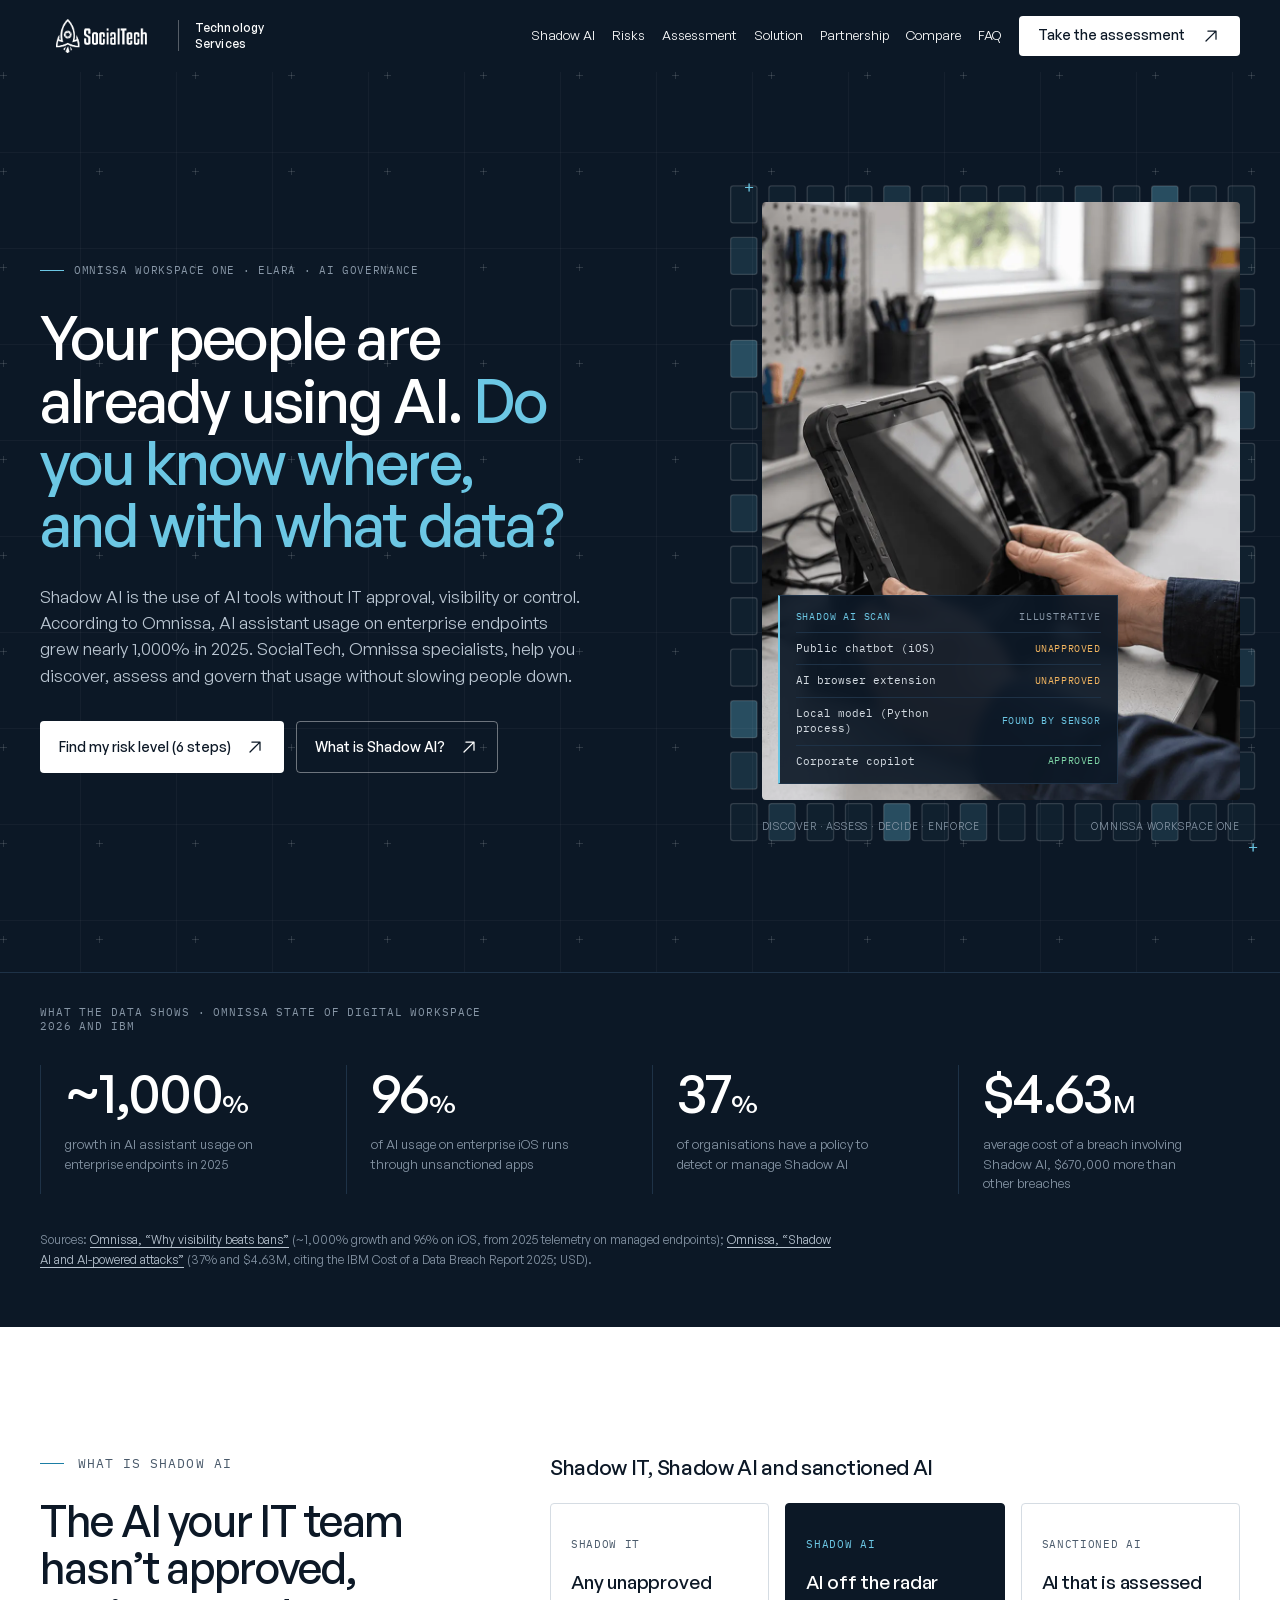
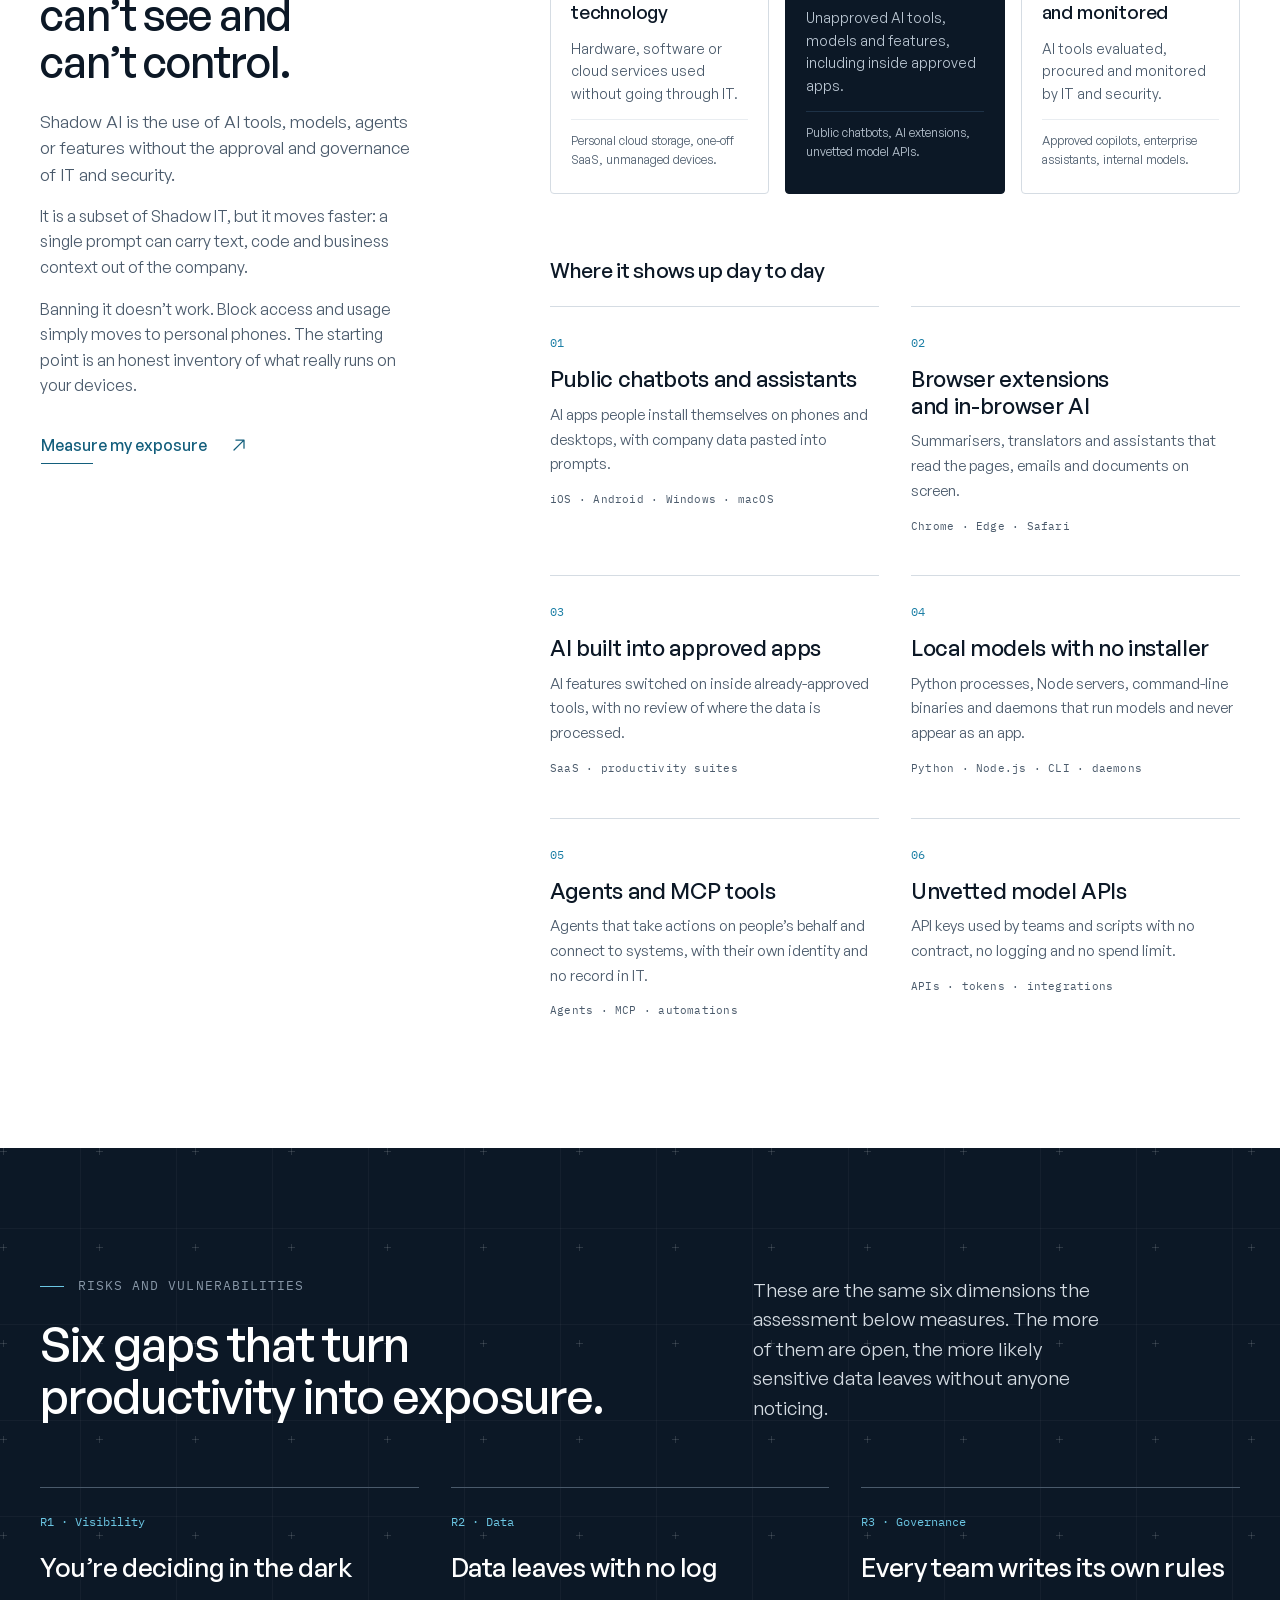
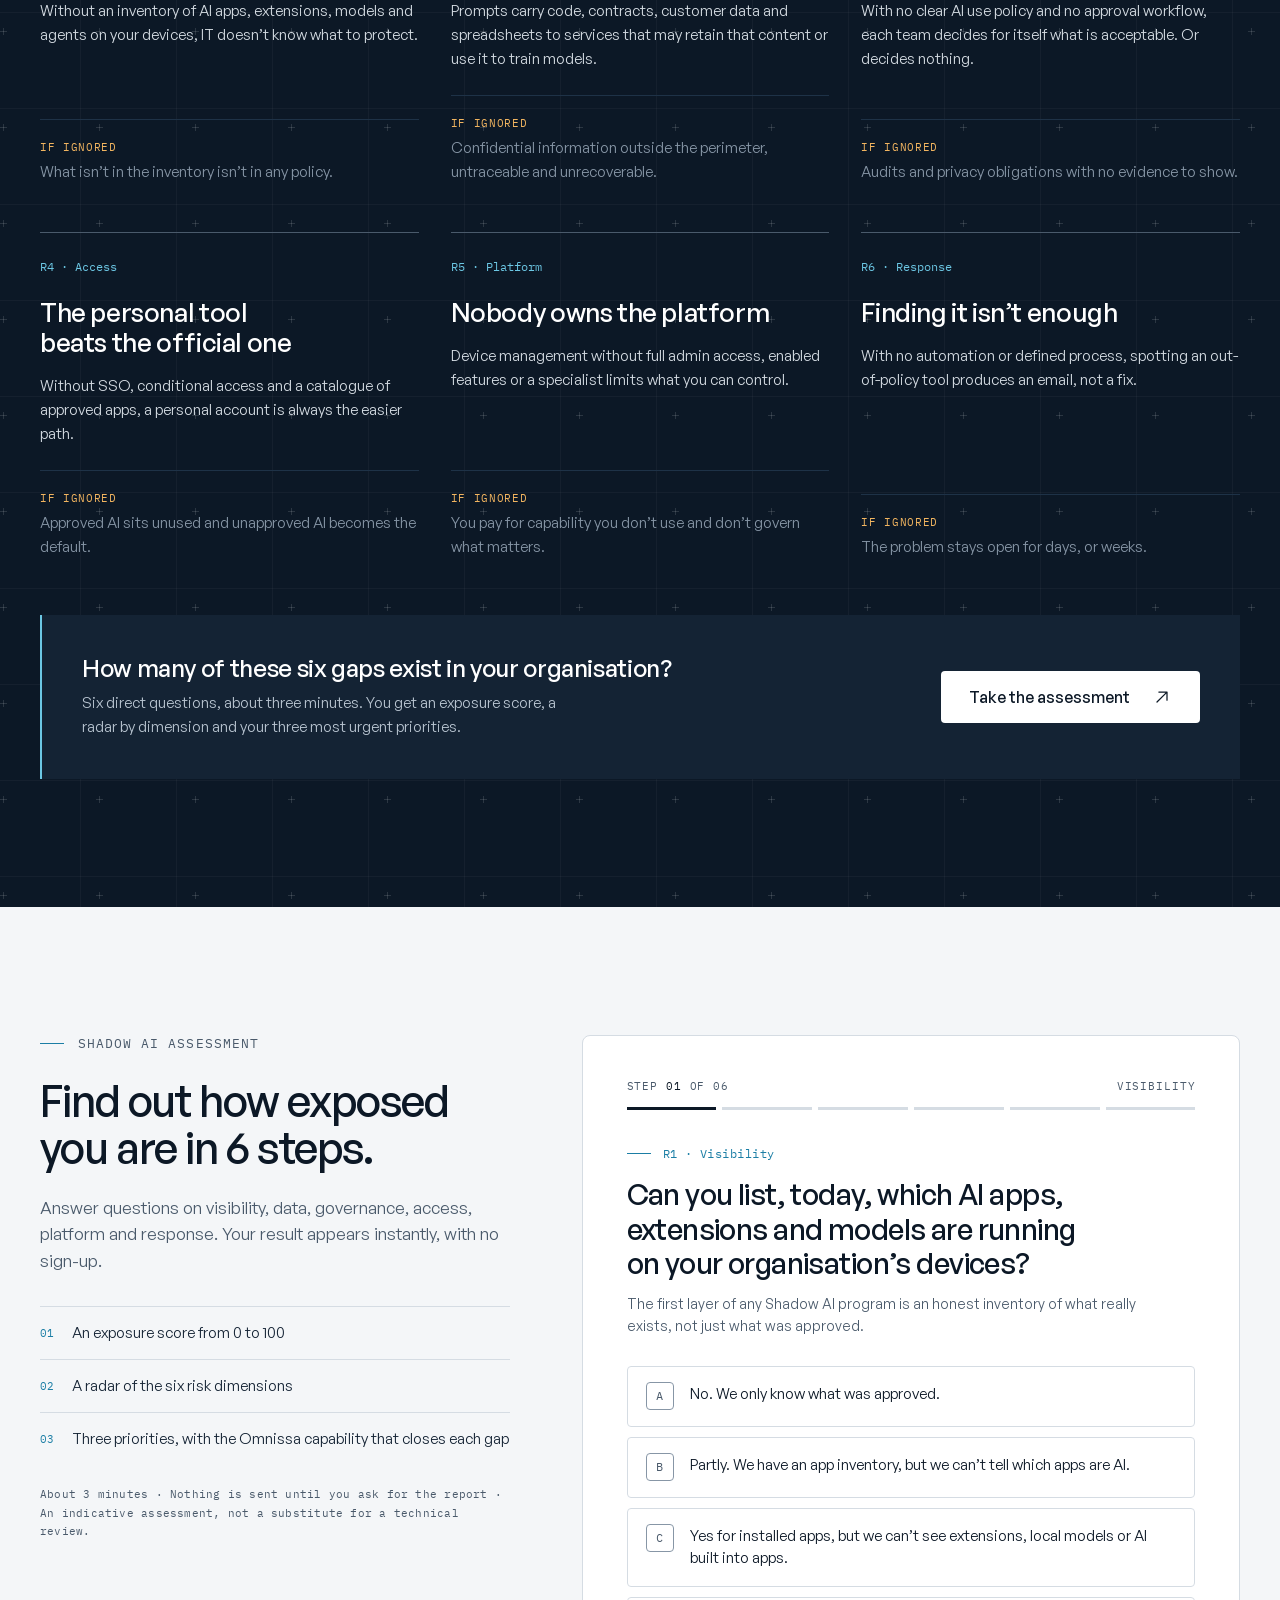
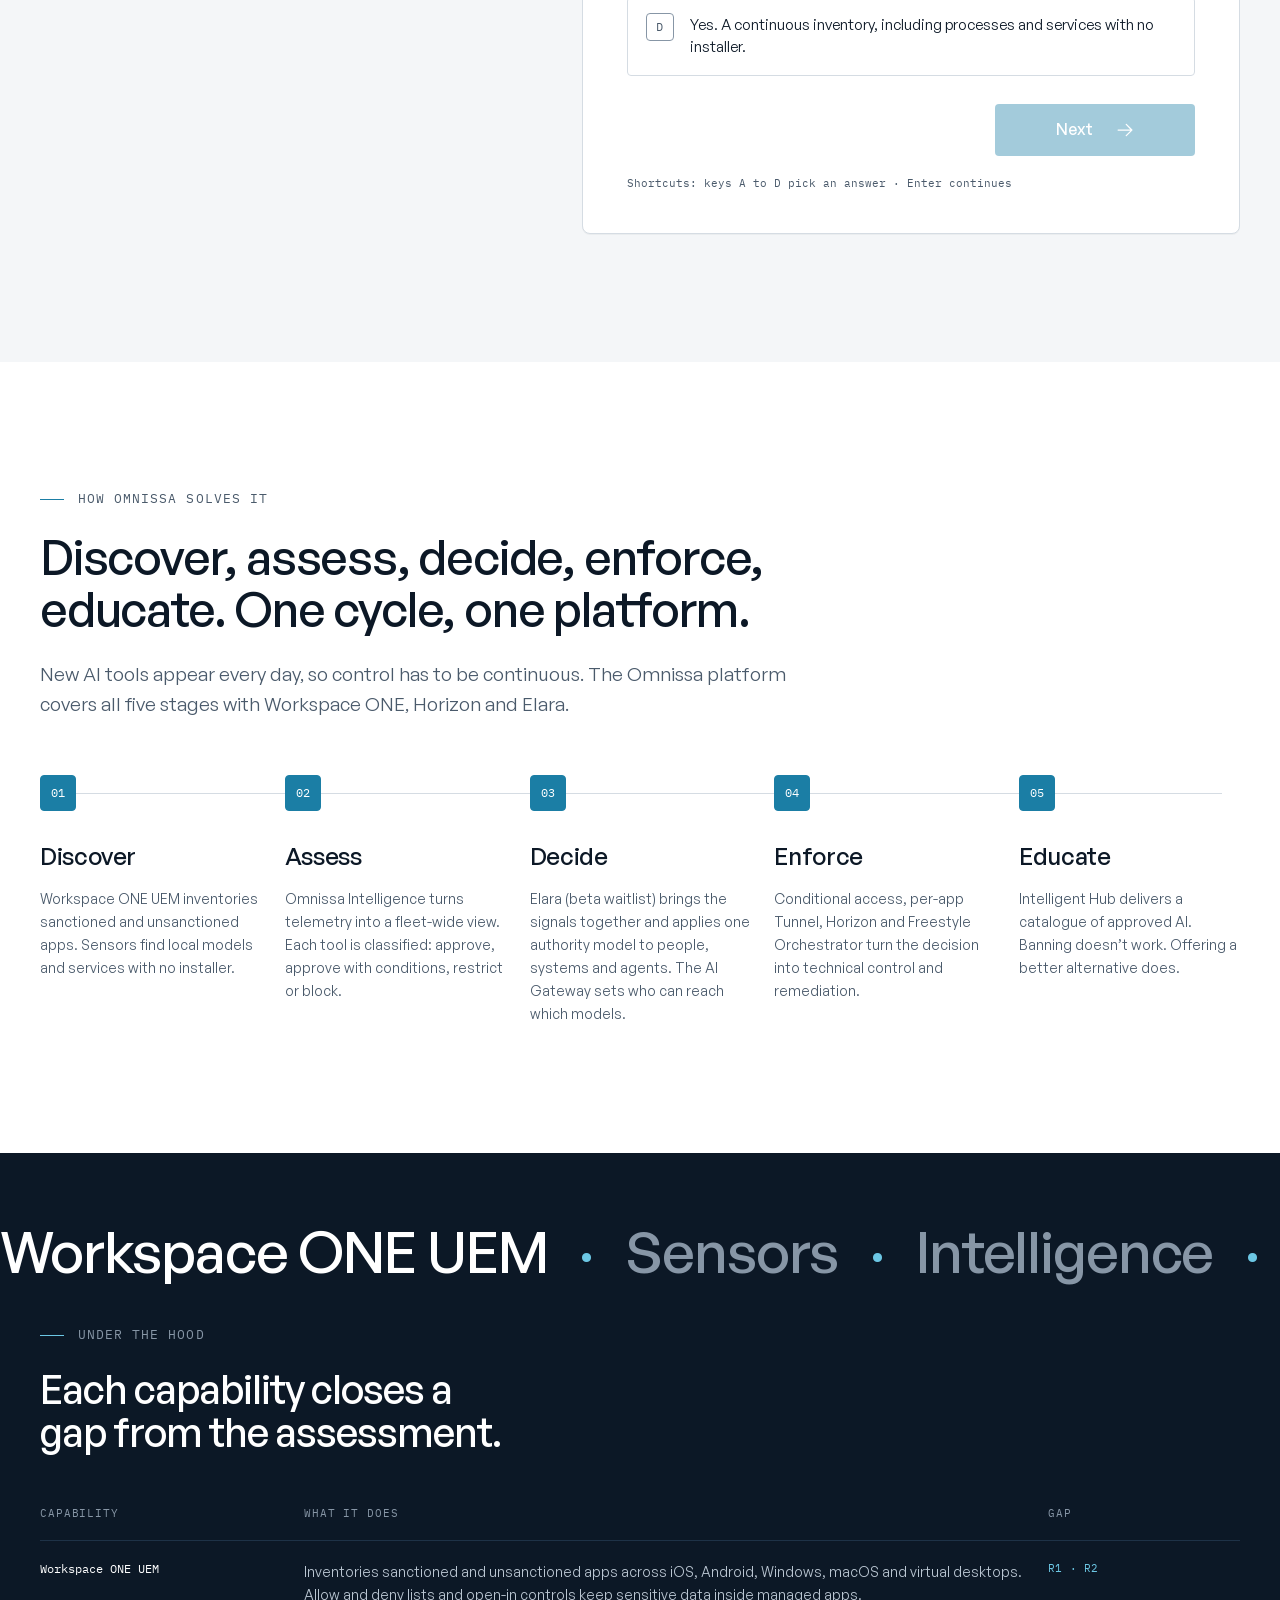
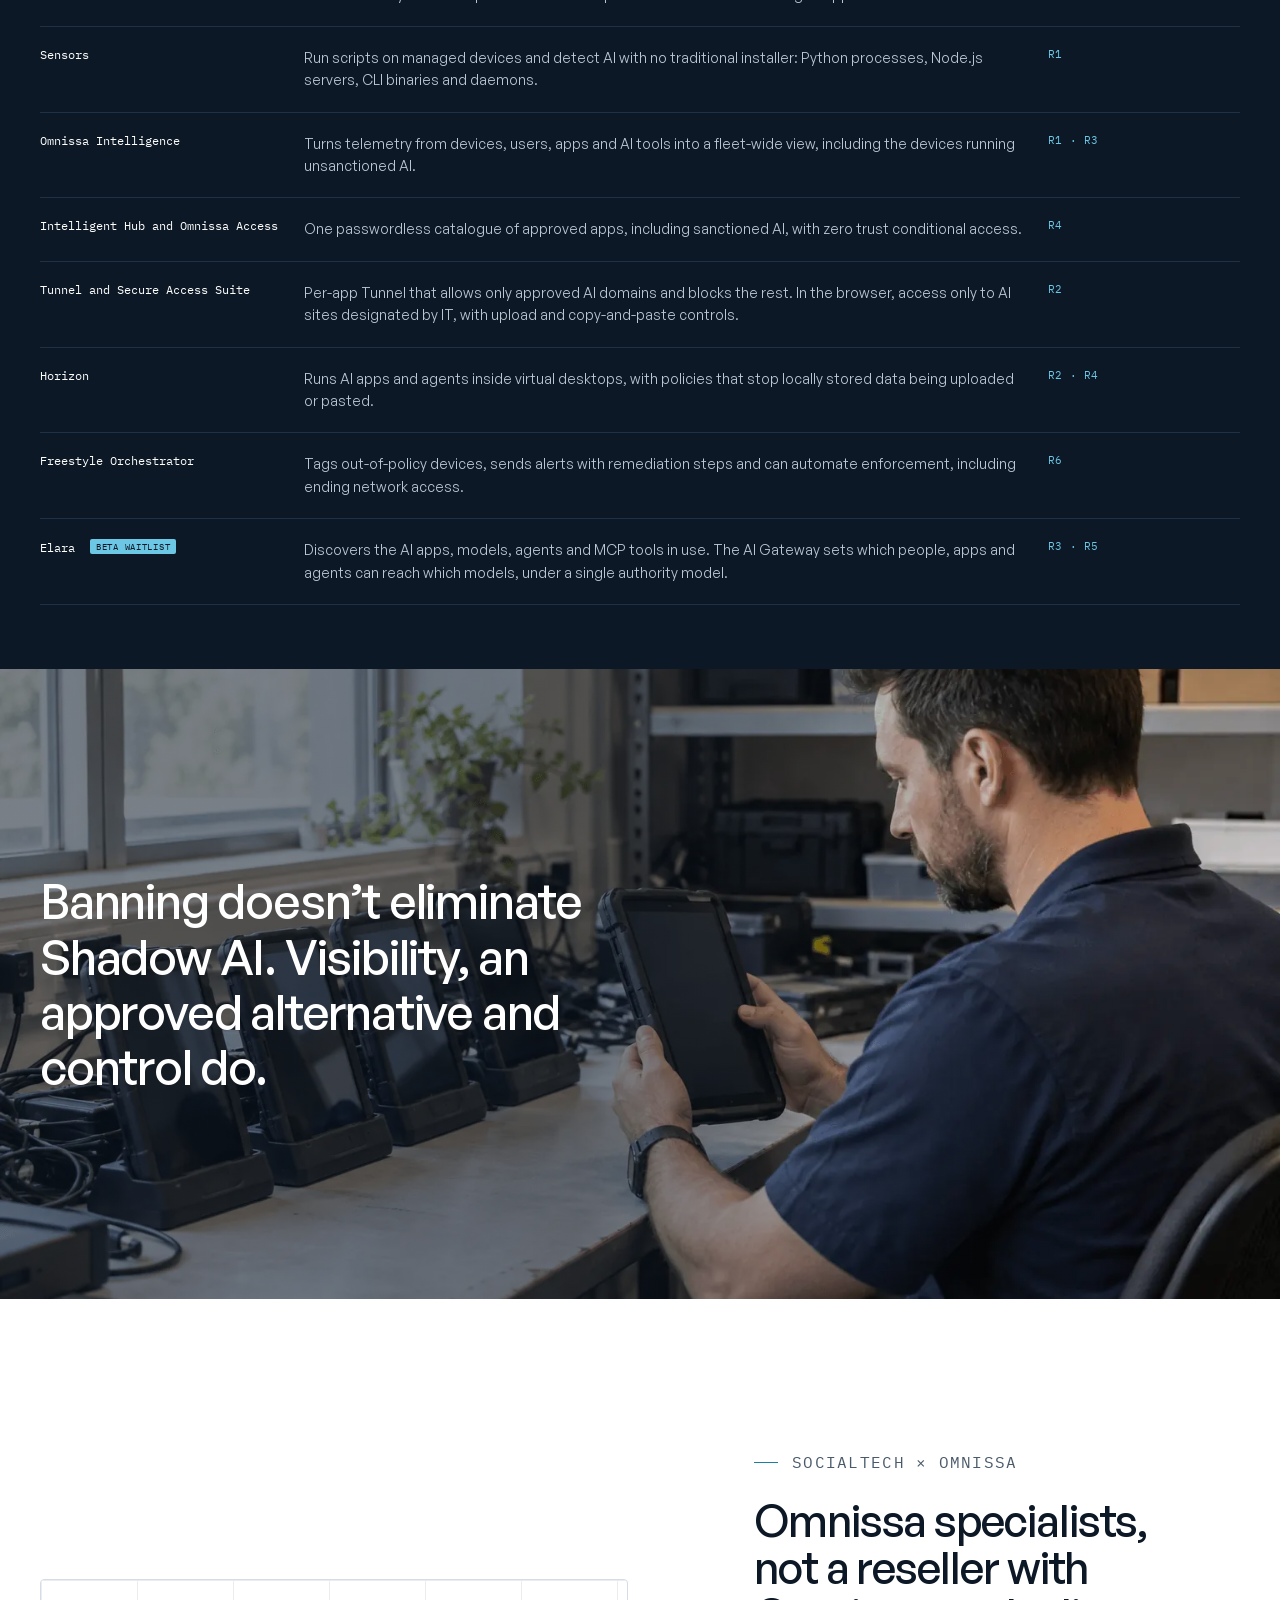
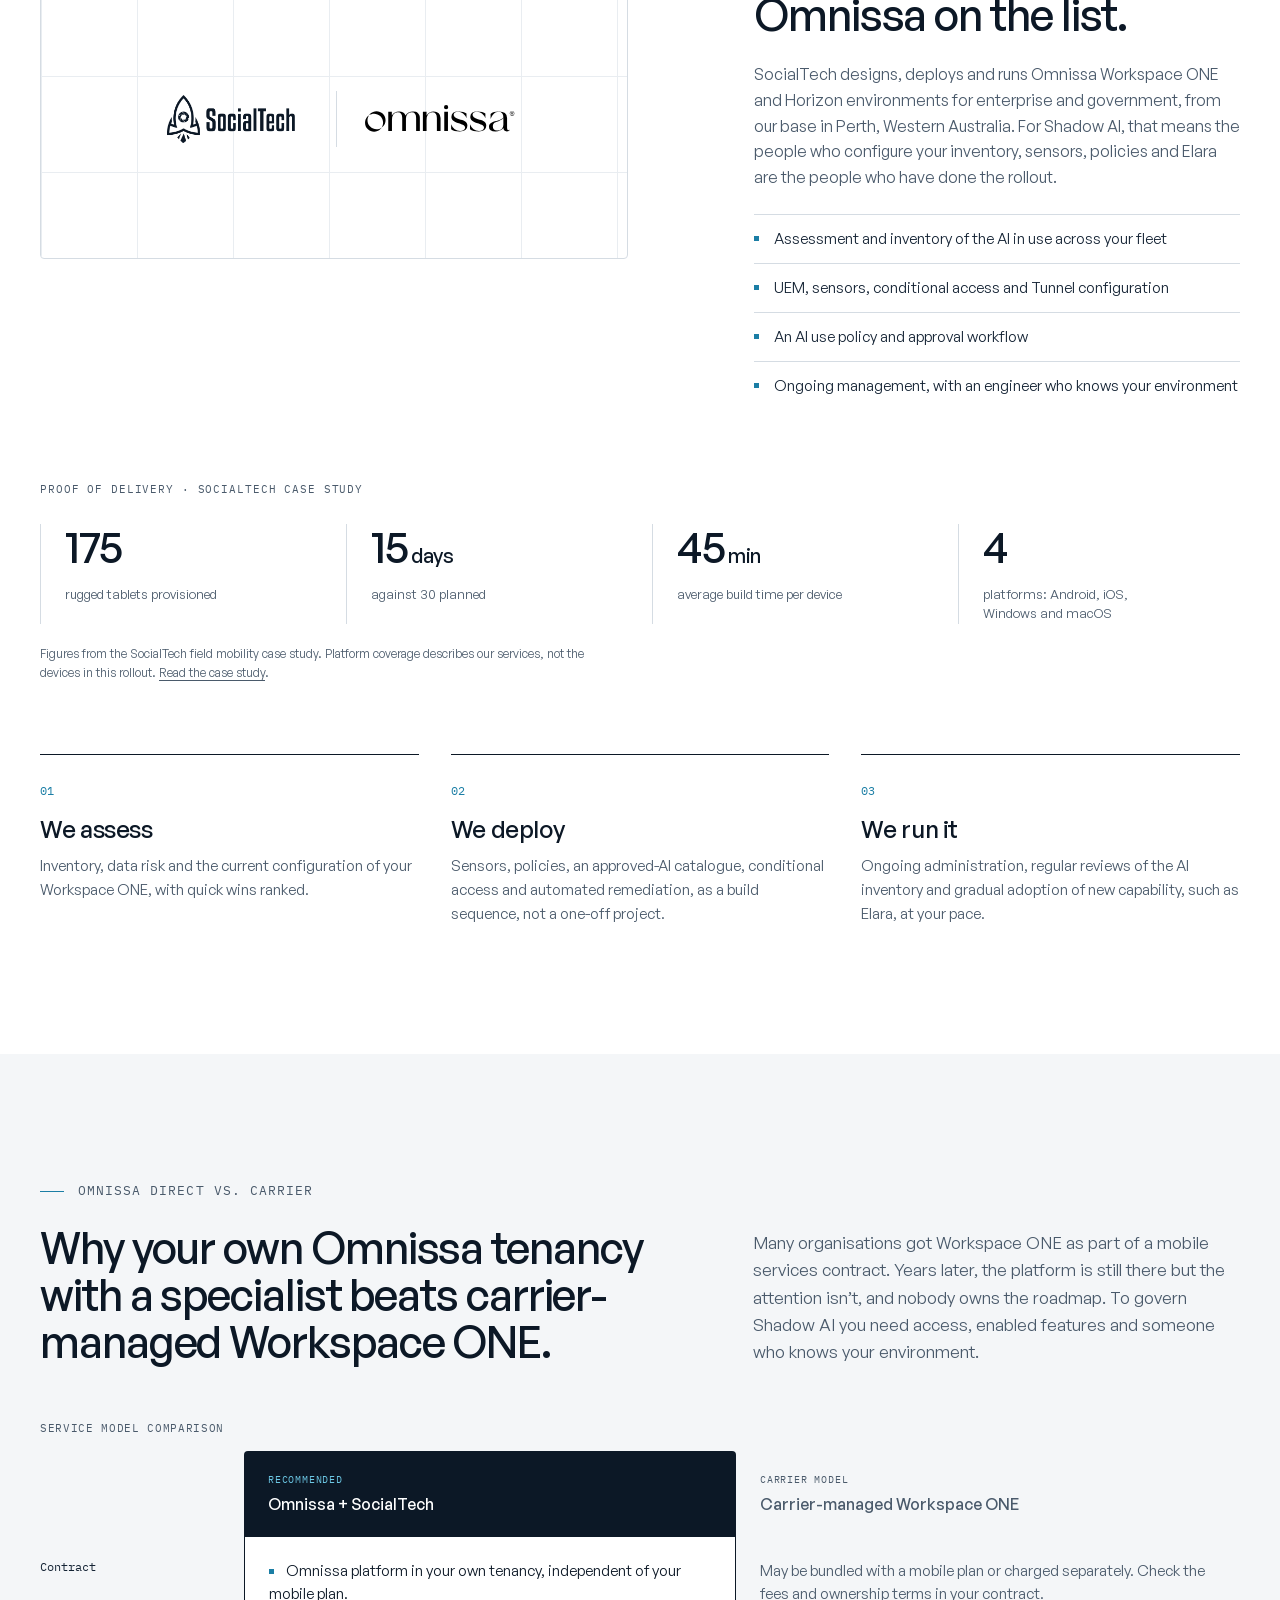
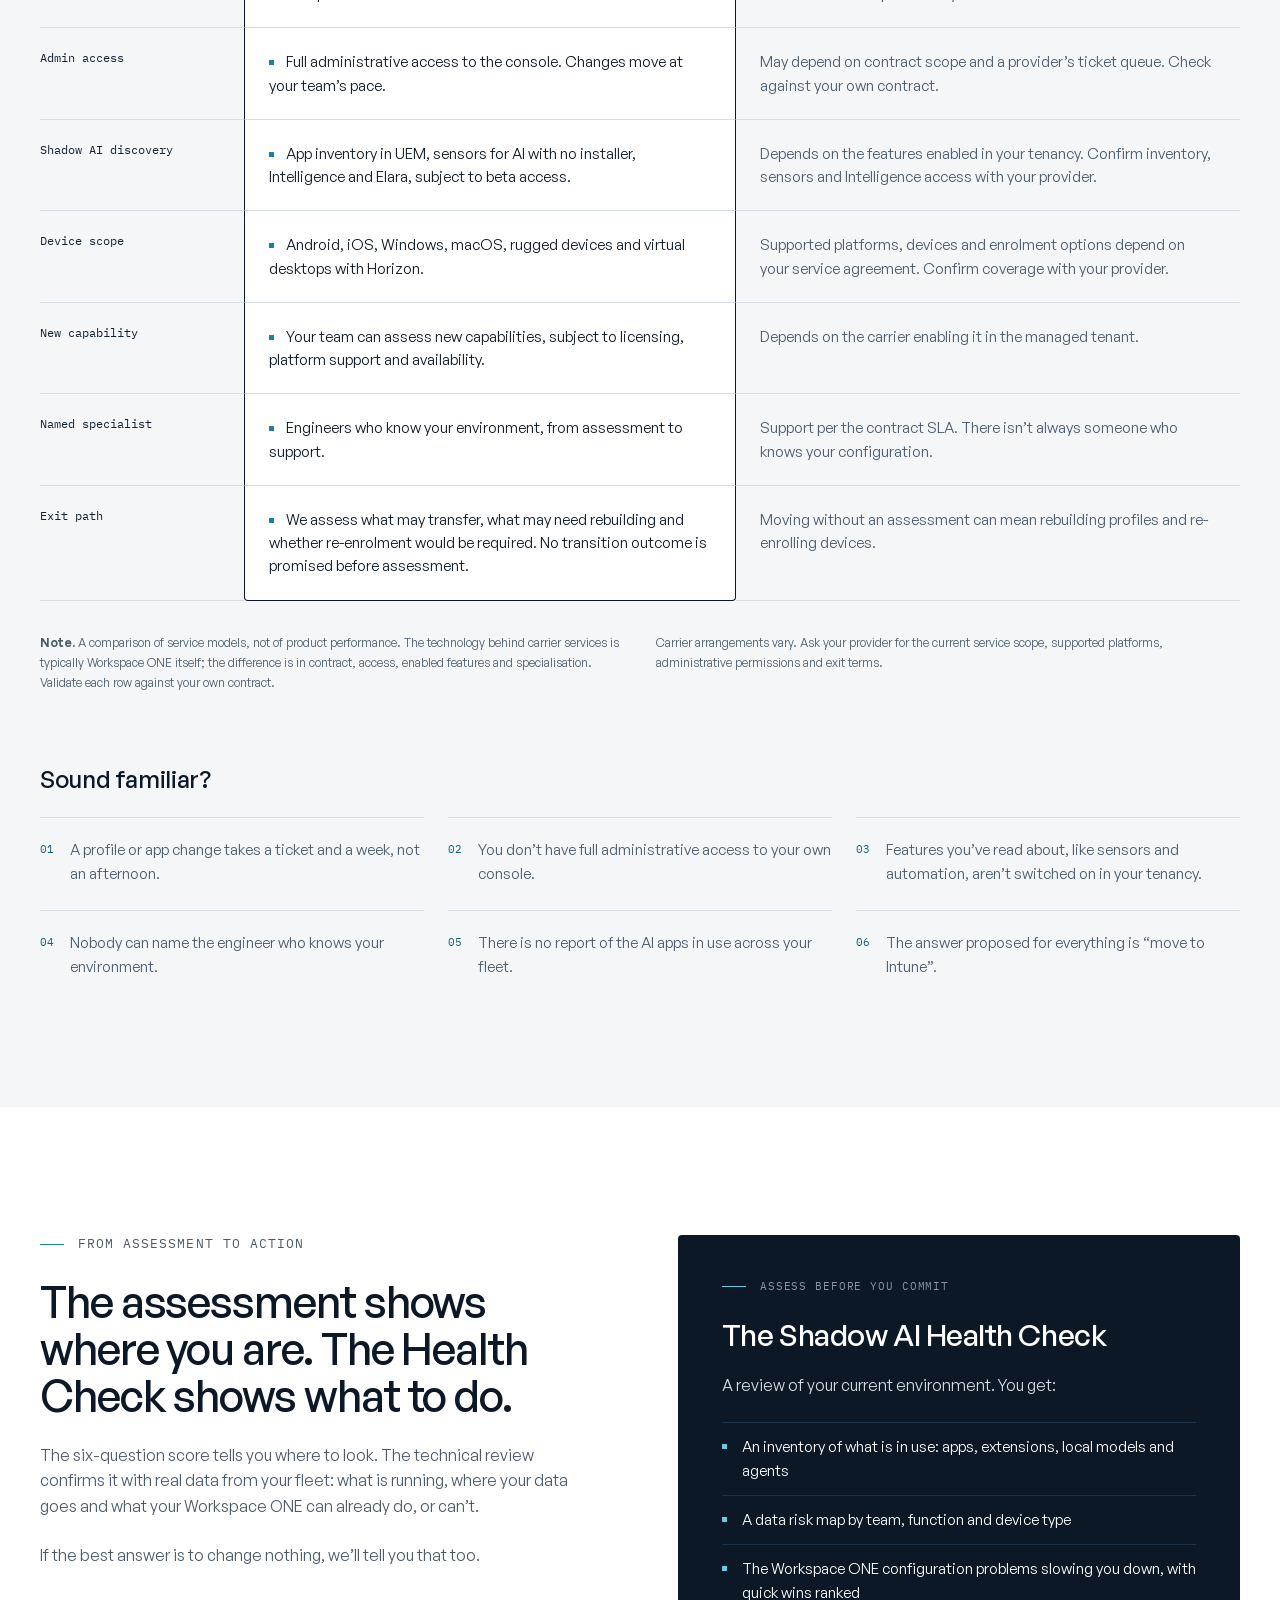
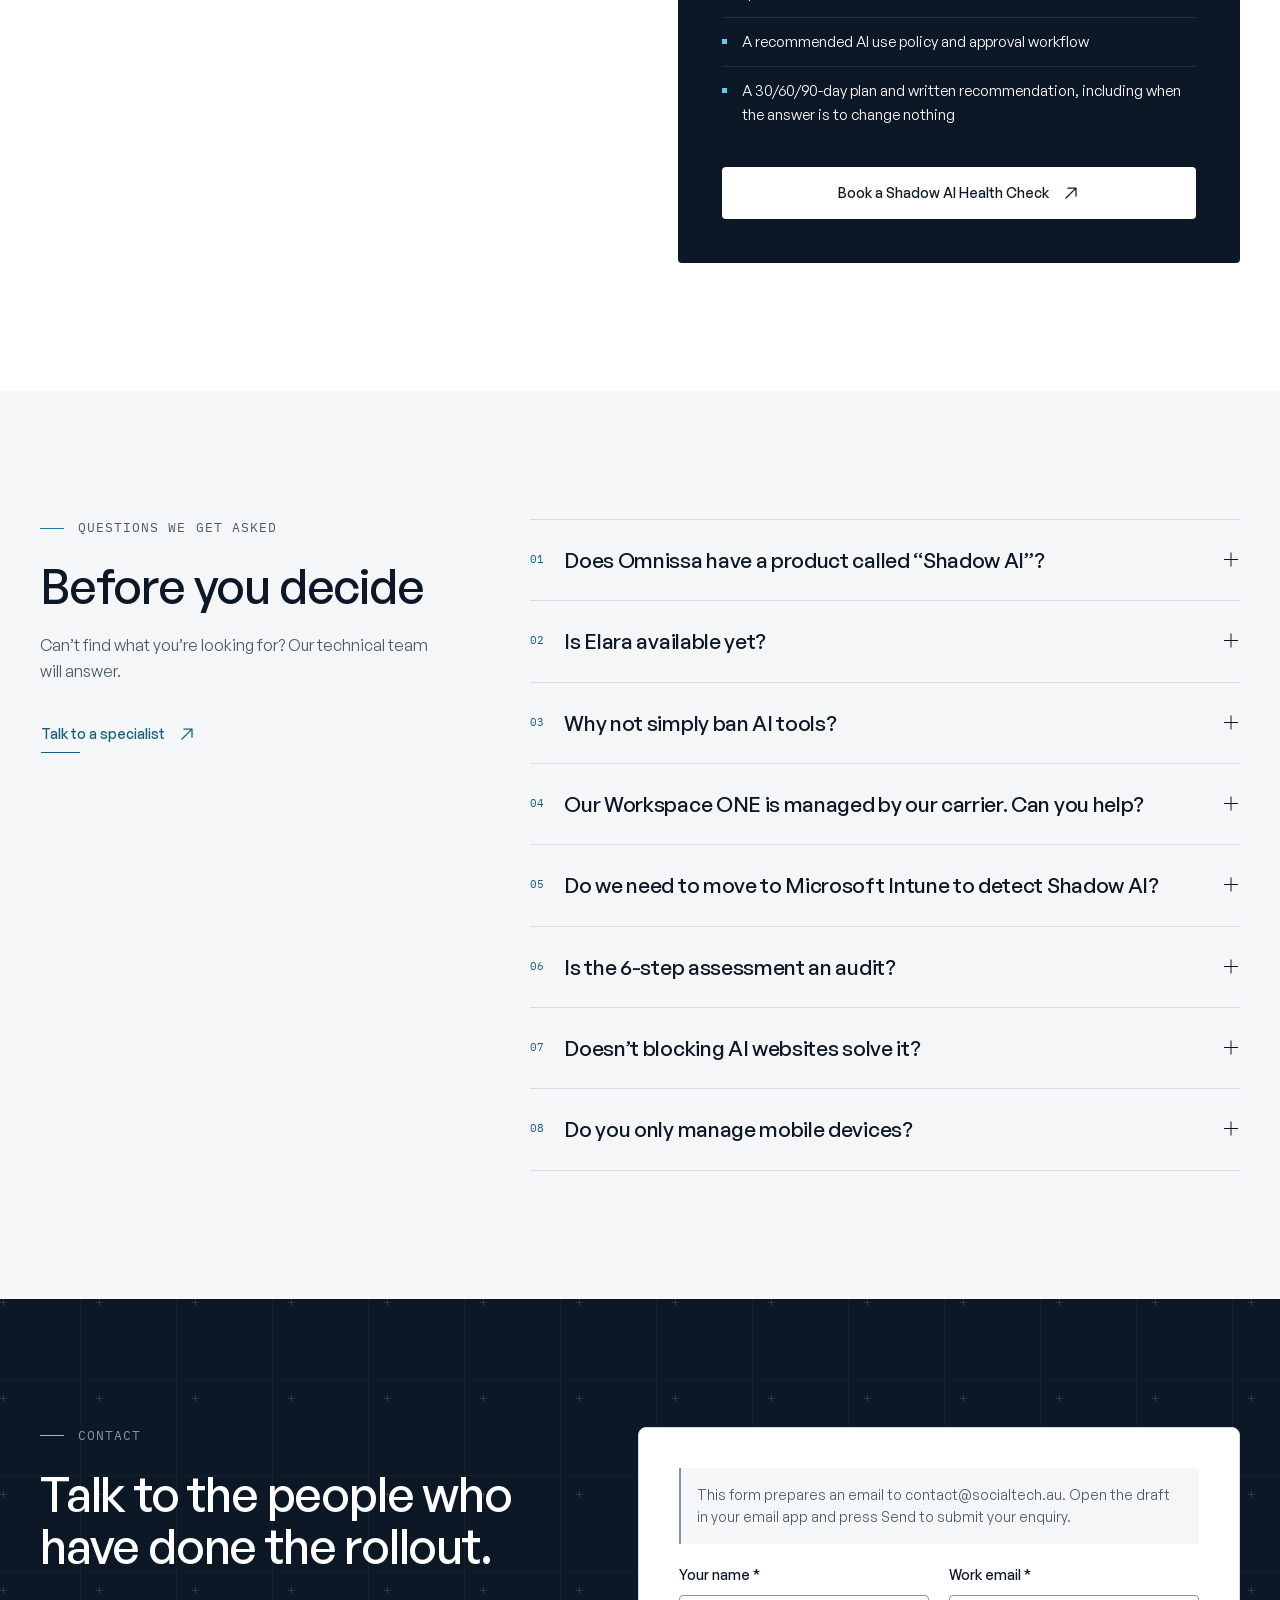
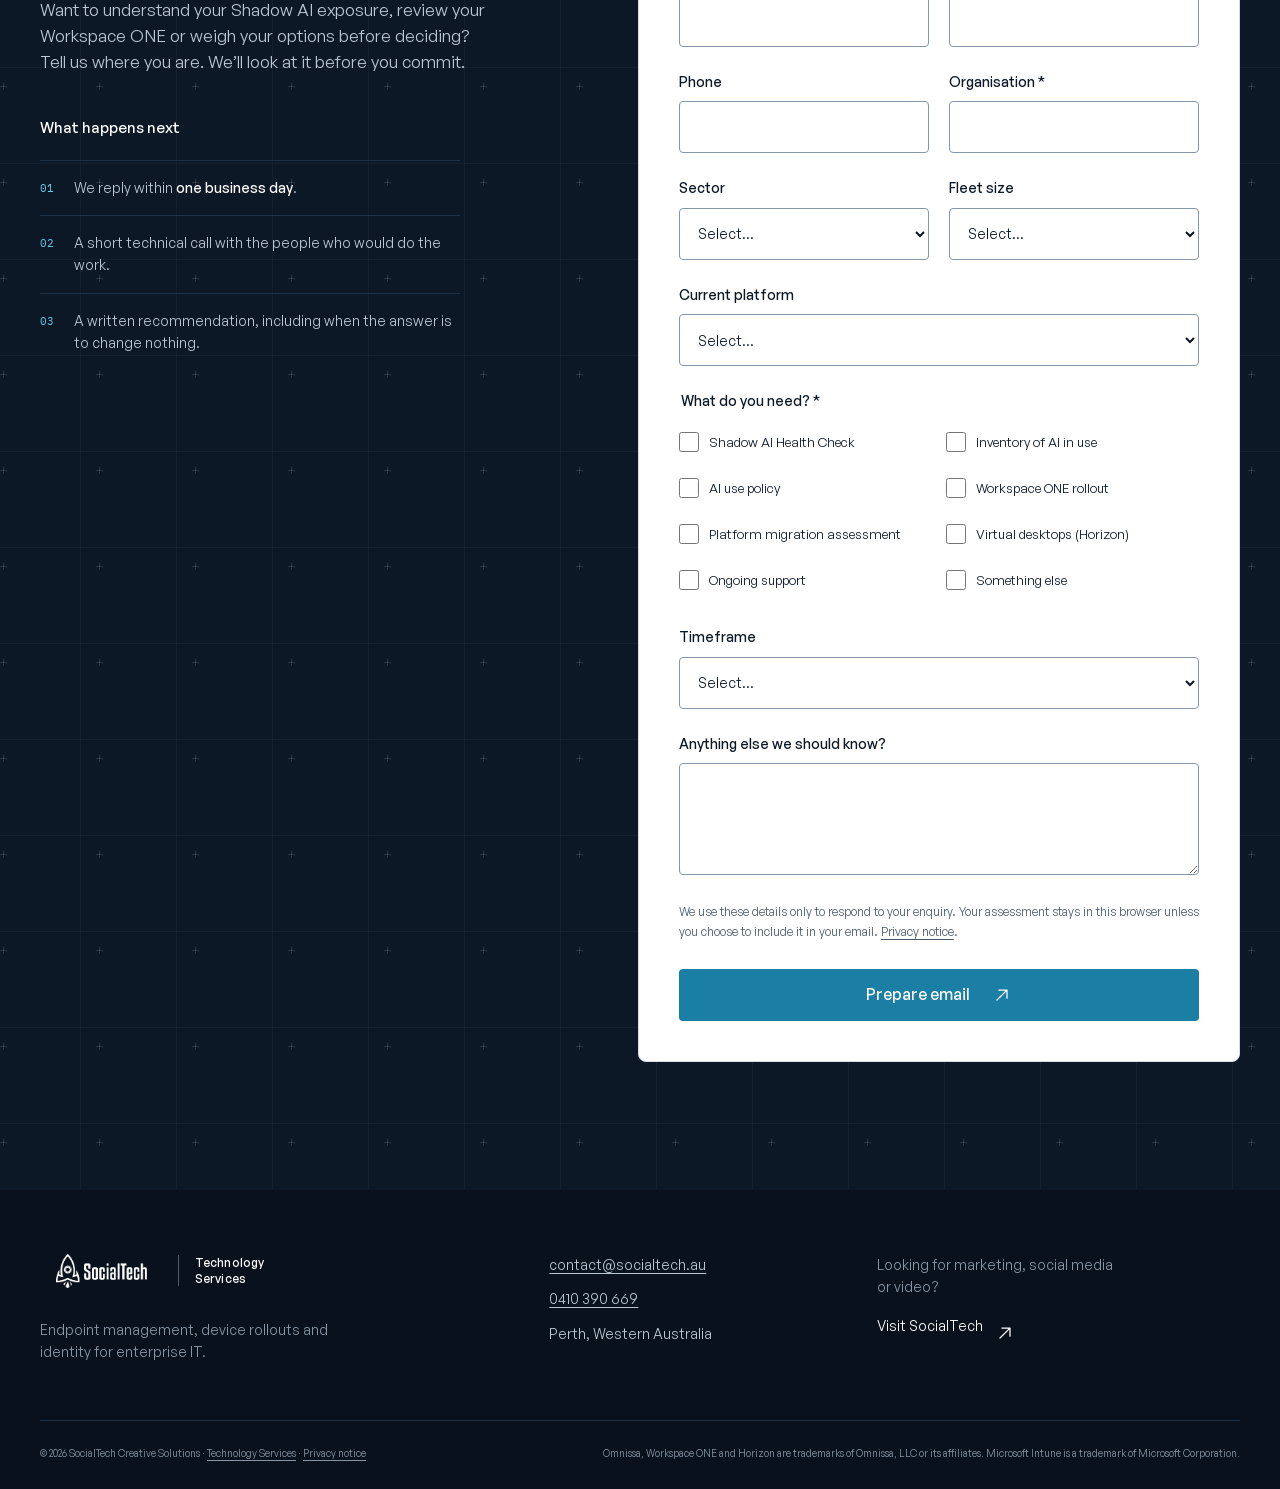
==== shadow-ai/index.html @ 85692ea5 "Add published Shadow AI campaign preview" ====
<!doctype html>
<html lang="en-AU">
<head>
<meta charset="utf-8">
<meta name="viewport" content="width=device-width, initial-scale=1, viewport-fit=cover">
<title>Shadow AI: find out how exposed you are | SocialTech Technology Services</title>
<meta name="description" content="Your people are already using AI without IT knowing. Learn what Shadow AI is, take the 6-step assessment, and see how Omnissa Workspace ONE and Elara, with SocialTech, bring visibility and control.">
<meta name="robots" content="noindex,follow,max-image-preview:large">
<meta name="theme-color" content="#0C1826">
<link rel="canonical" href="https://socialtech.au/shadow-ai/">
<link rel="icon" type="image/png" href="assets/favicon.png">
<meta property="og:url" content="https://socialtech.au/shadow-ai/">
<meta property="og:site_name" content="SocialTech Technology Services">
<meta property="og:image" content="https://socialtech.au/shadow-ai/assets/og-shadow-ai-v1.png">
<meta property="og:image:secure_url" content="https://socialtech.au/shadow-ai/assets/og-shadow-ai-v1.png">
<meta property="og:image:type" content="image/png">
<meta property="og:image:width" content="1200">
<meta property="og:image:height" content="630">
<meta property="og:image:alt" content="Shadow AI: find out how exposed you are. A six-step assessment from SocialTech Technology Services.">
<meta name="twitter:card" content="summary_large_image">
<meta name="twitter:title" content="Shadow AI: find out how exposed you are in 6 steps">
<meta name="twitter:description" content="Assess your organisation’s Shadow AI exposure across six risk dimensions. Instant results, with no sign-up.">
<meta name="twitter:image" content="https://socialtech.au/shadow-ai/assets/og-shadow-ai-v1.png">
<meta name="twitter:image:alt" content="Shadow AI: a six-step exposure assessment from SocialTech Technology Services.">
<meta property="og:type" content="website">
<meta property="og:locale" content="en_AU">
<meta property="og:title" content="Shadow AI: find out how exposed you are in 6 steps">
<meta property="og:description" content="A technical Shadow AI exposure assessment, from SocialTech, Omnissa specialists.">

<style>
@font-face{font-family:"General Sans";src:url(assets/asset-3ec2be771caf.woff2)format("woff2");font-style:normal;font-weight:400;font-display:swap}
@font-face{font-family:"General Sans";src:url(assets/asset-c30377df1de8.woff2)format("woff2");font-style:normal;font-weight:500;font-display:swap}
@font-face{font-family:"General Sans";src:url(assets/asset-94a2a0e1ef59.woff2)format("woff2");font-style:normal;font-weight:600;font-display:swap}
@font-face{font-family:"IBM Plex Mono";src:url(assets/asset-08949f728dc5.woff2)format("woff2");font-style:normal;font-weight:400;font-display:swap}

:root{--color-ink-950:#08111c;--color-ink-900:#0c1826;--color-ink-800:#142334;--color-ink-700:#1e3247;--color-slate-600:#4a5a6b;--color-slate-400:#8796a6;--color-slate-200:#d5dce3;--color-slate-100:#e9edf1;--color-slate-50:#f4f6f8;--color-white:#fff;--color-teal-700:#135e7c;--color-teal-600:#1b7ea5;--color-teal-300:#6cc7e4;--color-teal-100:#ddf1f8;--color-success:#1f7a4d;--color-error:#b3261e;--color-review-bg:#fff4d6;--color-review-border:#b26a00;--color-review-text:#5c3b00;--font-sans:"General Sans",Arial,sans-serif;--font-mono:"IBM Plex Mono",monospace;--text-display:clamp(2.5rem,1.6rem + 3.2vw,4.5rem);--text-h2:clamp(2rem,1.4rem + 2vw,3.25rem);--text-h3:clamp(1.5rem,1.2rem + 1vw,2rem);--text-stat:clamp(2.5rem,1.8rem + 2vw,4rem);--text-lead:1.1875rem;--text-body:1.0625rem;--text-small:.875rem;--text-eyebrow:.8125rem;--text-marquee:clamp(2rem,1.2rem + 3vw,4rem);--container:1240px;--header-height:72px;--section-space:128px;--focus:var(--color-teal-700)}*,:before,:after{box-sizing:border-box}html{scroll-padding-top:calc(var(--header-height) + 16px);color-scheme:light}body{font:400 var(--text-body)/1.6 var(--font-sans);color:var(--color-ink-900);background:var(--color-white);-webkit-font-smoothing:antialiased;margin:0}body:has(dialog[open]){overflow:hidden}main{outline:none}h1,h2,h3,h4,p,figure{margin:0}h1,h2,h3,h4{text-wrap:balance;font-weight:500}h1{font-size:var(--text-display);letter-spacing:-.03em;line-height:1.04}h2{font-size:var(--text-h2);letter-spacing:-.025em;line-height:1.08}h3{font-size:var(--text-h3);letter-spacing:-.015em;line-height:1.15}p{max-width:68ch}a{color:inherit;text-underline-offset:3px}button,input,select,textarea{font:inherit}button,a,input,select,textarea{-webkit-tap-highlight-color:transparent}button{cursor:pointer}button:disabled{cursor:wait;opacity:.65}a,button{touch-action:manipulation}a:focus-visible,button:focus-visible,input:focus-visible,textarea:focus-visible,select:focus-visible,summary:focus-visible,[tabindex="-1"]:focus-visible{outline:2px solid var(--focus);outline-offset:4px}img,svg{max-width:100%;display:block}img{height:auto}button{color:inherit}button .icon{pointer-events:none}picture{display:block}ul,ol{margin:0;padding:0}button{border-radius:4px}::selection{background:var(--color-teal-100);color:var(--color-ink-900)}[hidden]{display:none!important}.container{width:min(var(--container),calc(100% - 80px));margin-inline:auto}.section{padding-block:var(--section-space);position:relative}.dark{background:var(--color-ink-900);color:var(--color-white);--focus:var(--color-teal-300)}.soft{background:var(--color-slate-50)}.mono,.eyebrow{font-family:var(--font-mono);font-weight:400}.eyebrow{font-size:var(--text-eyebrow);letter-spacing:.08em;text-transform:uppercase;color:var(--color-slate-600);align-items:center;gap:14px;margin-bottom:24px;line-height:1.4;display:flex}.eyebrow:before{content:"";background:var(--color-teal-600);flex:none;width:24px;height:1px}.dark .eyebrow{color:var(--color-slate-400)}.dark .eyebrow:before{background:var(--color-teal-300)}.lead{font-size:var(--text-lead);line-height:1.55}.muted{color:var(--color-slate-600)}.dark .muted{color:var(--color-slate-400)}.section-heading{max-width:800px;margin-bottom:56px}.section-heading h2+p,.sticky-intro h2+p{margin-top:24px}.split{grid-template-columns:repeat(12,minmax(0,1fr));align-items:center;gap:24px;display:grid}.split__left{grid-column:1/7}.split__right{grid-column:8/13}.sticky-intro{top:calc(var(--header-height) + 48px);align-self:start;position:sticky}.icon{flex:none;width:20px;height:20px;display:inline-flex}.icon svg{width:100%;height:100%}.button{border:1px solid #0000;border-radius:4px;justify-content:center;align-items:center;gap:22px;max-width:100%;min-height:52px;padding:12px 27px;font-size:16px;font-weight:500;line-height:1.3;text-decoration:none;transition:background .2s,color .2s,border-color .2s;display:inline-flex}.button .icon{transition:transform .2s}.button:hover .icon{transform:translate(3px,-3px)}.button--primary{background:var(--color-teal-600);color:#fff}.button--primary:hover{background:var(--color-teal-700)}.dark .button--primary,.site-header .button--primary{color:var(--color-ink-900);background:#fff}.dark .button--primary:hover,.site-header .button--primary:hover{background:var(--color-teal-300)}.button--secondary{border-color:var(--color-slate-400);background:0 0}.button--secondary:hover{border-color:var(--color-ink-900)}.dark .button--secondary{color:#fff;border-color:#fff6}.dark .button--secondary:hover{border-color:var(--color-teal-300);color:var(--color-teal-300)}.button--link{color:var(--color-teal-700);justify-content:start;padding:10px 0;position:relative}.button--link:after{content:"";transform-origin:0;background:currentColor;height:1px;transition:transform .25s;position:absolute;bottom:6px;left:0;right:0;transform:scaleX(.25)}.button--link:hover:after{transform:scaleX(1)}.dark .button--link{color:var(--color-teal-300)}.button-row{flex-wrap:wrap;gap:16px;display:flex}.skip-link{z-index:300;color:var(--color-ink-900);background:#fff;padding:12px;position:fixed;top:8px;left:16px;transform:translateY(-160%)}.skip-link:focus{transform:none}.page-progress{background:var(--color-teal-300);transform-origin:0;z-index:200;width:100%;height:2px;position:fixed;top:0;left:0;transform:scaleX(0)}.site-header{height:var(--header-height);z-index:100;background:var(--color-ink-900);color:#fff;--focus:var(--color-teal-300);border-bottom:1px solid #0000;position:sticky;top:0}.site-header.is-scrolled{border-color:var(--color-ink-700)}.header-inner{justify-content:space-between;align-items:center;gap:24px;height:100%;display:flex}.lockup{color:inherit;flex:none;align-items:center;text-decoration:none;display:inline-flex}.socialtech-logo{background:currentColor;width:122px;height:34px;display:block;mask-position:50%;mask-size:contain;mask-repeat:no-repeat}.lockup__descriptor{letter-spacing:.01em;border-left:1px solid #ffffff4d;margin-left:16px;padding-left:16px;font-size:12px;font-weight:500;line-height:1.3}.desktop-nav{gap:26px;margin-left:auto;display:flex}.desktop-nav a{padding-block:14px;font-size:14px;text-decoration:none;position:relative}.desktop-nav a:hover{color:var(--color-teal-300)}.header-cta .button{gap:16px;min-height:40px;padding:9px 18px;font-size:14px}.menu-toggle,.menu-close{background:0 0;border:0;align-items:center;gap:12px;min-height:44px;font-size:14px;display:none}.menu-lines{border-block:1px solid;width:24px;height:10px}.mobile-menu{background:var(--color-ink-900);color:#fff;--focus:var(--color-teal-300);border:0;width:100%;max-width:none;height:100dvh;max-height:none;margin:0;padding:24px 20px}.mobile-menu::backdrop{background:var(--color-ink-900)}.mobile-menu__top{justify-content:space-between;align-items:center;margin-bottom:48px;display:flex}.mobile-menu .menu-close{display:flex}.mobile-menu nav{margin-bottom:40px}.mobile-menu nav a{border-bottom:1px solid var(--color-ink-700);align-items:center;gap:24px;padding:17px 0;font-size:32px;text-decoration:none;display:flex}.mobile-menu nav .mono{color:var(--color-slate-400);font-size:12px}.mobile-menu nav .icon{margin-left:auto}.noscript-nav{flex-wrap:wrap;gap:24px;padding:16px 0;display:flex}.blueprint{isolation:isolate;position:relative;overflow:clip}.blueprint:before{content:"";z-index:-1;pointer-events:none;background-image:linear-gradient(#ffffff09 1px,#0000 1px),linear-gradient(90deg,#ffffff09 1px,#0000 1px);background-size:96px 96px;position:absolute;inset:-16px}.blueprint-crosses{z-index:-1;pointer-events:none;background-image:url("data:image/svg+xml,%3Csvg xmlns='http://www.w3.org/2000/svg' width='96' height='96'%3E%3Cpath d='M0 3.5h7M3.5 0v7' stroke='white' stroke-opacity='.13'/%3E%3C/svg%3E");position:absolute;inset:0}.hero{align-items:center;min-height:max(680px,100svh);padding:72px 0 56px;display:flex}.hero-layout{grid-template-columns:1.3fr 1fr;align-items:center;gap:72px;display:grid}.hero-copy{z-index:2;position:relative}.hero .eyebrow{letter-spacing:.06em;white-space:nowrap;gap:10px;margin-bottom:28px;font-size:11px}.hero h1{max-width:680px;font-size:clamp(2.5rem,1.35rem + 3vw,4rem)}.hero h1 em{color:var(--color-teal-300);font-style:normal}.hero .lead{color:#bac6d2;max-width:540px;margin:28px 0 32px;font-size:17px}.hero .button-row{gap:12px}.hero .button{gap:14px;padding:14px 18px;font-size:14px}.hero-visual{min-width:0;margin:0 0 0 12px;position:relative}.hero-visual:before,.hero-visual:after{content:"+";font:400 17px var(--font-mono);color:var(--color-teal-300);z-index:3;position:absolute}.hero-visual:before{top:-26px;left:-18px}.hero-visual:after{bottom:-24px;right:-18px}.hero-photo{aspect-ratio:4/5;border-radius:4px;position:relative;overflow:hidden}.hero-photo img{object-fit:cover;object-position:63% center;width:100%;height:100%}.hero-photo picture{height:100%}.fleet-grid{z-index:-1;width:112%;max-width:none;height:118%;position:absolute;top:-9%;left:-7%;overflow:visible}.fleet-grid rect{fill:#6cc7e40b;stroke:#ffffff26;stroke-width:1px}.fleet-grid rect:nth-child(5n){fill:#6cc7e424}.photo-caption{letter-spacing:.08em;text-transform:uppercase;color:var(--color-slate-400);justify-content:space-between;gap:12px;margin-top:18px;font-size:10px;display:flex}.hero-scroll{color:var(--color-slate-400);font:11px var(--font-mono);align-items:center;gap:12px;text-decoration:none;display:flex;position:absolute;bottom:24px;left:40px}.hero-scroll .icon{width:14px;height:14px}.stats-section{border-top:1px solid var(--color-ink-700);padding:32px 0 56px}.stats-label{font:11px var(--font-mono);text-transform:uppercase;letter-spacing:.08em;color:var(--color-slate-400);margin-bottom:32px}.stats-grid{grid-template-columns:repeat(4,minmax(0,1fr));gap:24px;display:grid}.stat{border-left:1px solid var(--color-ink-700);padding-left:24px}.stat-value{font-size:var(--text-stat);letter-spacing:-.03em;font-variant-numeric:tabular-nums;font-weight:500;line-height:1}.stat-value small{letter-spacing:-.02em;font-size:.45em}.stat-label{color:var(--color-slate-400);max-width:25ch;margin-top:16px;font-size:13px;line-height:1.5}.case-feature{gap:24px}.case-visual{position:relative}.case-visual img{aspect-ratio:3/2;object-fit:cover;border-radius:4px;width:100%}.case-feature .split__left{grid-column:1/7}.case-feature .split__right{grid-column:8/13}.case-feature h2{font-size:clamp(2rem,1rem + 2vw,2.9rem)}.case-feature p{color:var(--color-slate-600);margin-top:24px;font-size:16px}.build-label{background:var(--color-ink-900);color:#fff;font:10px var(--font-mono);letter-spacing:.07em;padding:9px 12px;position:absolute;bottom:20px;left:20px}.case-facts{grid-template-columns:1fr 1fr;gap:24px;margin:32px 0;display:grid}.case-facts .stat{border-color:var(--color-slate-200);padding-left:16px}.case-facts .stat-value{font-size:36px}.case-facts .stat-label{color:var(--color-slate-600);margin-top:8px;font-size:12px}.interlude{background:var(--color-ink-900);color:#fff;height:70vh;min-height:480px;max-height:800px;position:relative;overflow:hidden}.interlude>picture{height:120%;position:absolute;inset:-10% 0}.interlude img{object-fit:cover;object-position:center;width:100%;height:100%}.interlude:after{content:"";background:linear-gradient(90deg,#0c18268c,#0c18268c 45%,#0000 90%);position:absolute;inset:0}.interlude .container{z-index:1;align-items:center;height:100%;display:flex;position:relative}.interlude blockquote{letter-spacing:-.025em;max-width:660px;margin:0;font-size:clamp(2rem,1.25rem + 2.2vw,3.5rem);font-weight:500;line-height:1.15}.identity-layout{grid-template-columns:5fr 6fr;align-items:start;gap:8%;display:grid}.identity-layout h2{max-width:500px}.identity-layout .lead{color:#bac6d2;margin-top:24px;font-size:17px}.identity-widget{min-width:0}.identity-tabs{border:1px solid var(--color-ink-700);border-radius:4px;gap:4px;width:fit-content;margin-bottom:24px;padding:4px;display:none}.identity-tabs button{color:var(--color-slate-400);background:0 0;border:0;min-height:44px;padding:11px 16px;font-size:13px}.identity-tabs button[aria-pressed=true]{background:var(--color-ink-800);color:#fff}.identity-state+.identity-state{margin-top:32px}.has-diagram-js:not(.reduced-motion) .identity-tabs{display:flex}.has-diagram-js:not(.reduced-motion) .identity-state+.identity-state{margin-top:0}.diagram-title{font:12px var(--font-mono);color:var(--color-teal-300);margin-bottom:16px}.identity-svg{color:#fff;width:100%;height:auto;overflow:visible}.identity-svg rect{fill:var(--color-ink-800);stroke:#526274;stroke-width:1px}.identity-svg text{font:12px var(--font-mono);fill:currentColor;text-anchor:middle}.identity-svg path{stroke:var(--color-teal-300);stroke-width:1px;fill:none}.identity-svg .signal{stroke-width:3px;stroke-dasharray:12 290;animation:3.2s linear infinite signal}.identity-svg .prompt{fill:var(--color-teal-300);font:16px var(--font-mono)}.identity-caption{color:#bac6d2;margin:24px 0;font-size:14px}.identity-meta{margin:0;font-size:12px}.identity-meta div{border-top:1px solid var(--color-ink-700);grid-template-columns:1fr 1.4fr;gap:20px;padding:12px 0;display:grid}.identity-meta dd{margin:0}.identity-closing{max-width:800px;margin-top:48px;font-size:19px}.identity-footnote{color:var(--color-slate-400);margin-top:12px;font-size:12px}.offer-box{background:var(--color-ink-800);border-left:2px solid var(--color-teal-300);justify-content:space-between;align-items:center;gap:40px;margin-top:56px;padding:40px;display:flex}.offer-box h3{font-size:24px}.offer-box p{color:#bac6d2;max-width:55ch;margin-top:8px;font-size:15px}.offer-box .button{flex:none}.steps{grid-template-columns:repeat(5,minmax(0,1fr));gap:24px;list-style:none;display:grid;position:relative}.steps:before{content:"";background:var(--color-slate-200);height:1px;position:absolute;top:18px;left:18px;right:18px}.steps-wrap{position:relative}.step-progress{background:var(--color-teal-600);transform-origin:0;height:1px;position:absolute;top:18px;left:18px;right:18px;transform:scaleX(0)}.step{position:relative}.step-number{border:1px solid var(--color-slate-200);width:36px;height:36px;font:12px var(--font-mono);background:#fff;border-radius:4px;place-items:center;margin-bottom:32px;display:grid;position:relative}.step.is-active .step-number{background:var(--color-teal-600);color:#fff;border-color:var(--color-teal-600)}.step h3{margin-bottom:16px;font-size:24px}.step p{color:var(--color-slate-600);max-width:26ch;font-size:14px;line-height:1.65}.technology-band{padding:64px 0;overflow:hidden}.marquee{margin-bottom:40px;position:relative;overflow:hidden}.marquee-track{align-items:center;gap:32px;width:max-content;display:flex}.marquee-set{flex:none;align-items:center;gap:32px;display:flex}.marquee-item{font-size:var(--text-marquee);letter-spacing:-.02em;color:var(--color-slate-400);white-space:nowrap;font-weight:500;line-height:1.2}.marquee-item:after{content:"·";color:var(--color-teal-300);margin-left:32px}.marquee-item:first-child{color:#fff}.capabilities summary{color:var(--color-teal-300);cursor:pointer;width:fit-content;min-height:44px;padding:8px 0;font-size:14px}.spec-table{border-collapse:collapse;text-align:left;width:100%;margin-top:32px;font-size:14px}.spec-table th,.spec-table td{border-bottom:1px solid var(--color-ink-700);vertical-align:top;padding:20px 24px 20px 0}.spec-table th{font-weight:500}.spec-table tbody th{font:12px var(--font-mono);width:20%}.spec-table td{color:#bac6d2;width:40%}.sector-mosaic{grid-template-rows:1fr 1fr;grid-template-columns:2fr 1fr 1fr;gap:20px;display:grid}.sector-tile{border-radius:4px;min-height:220px;position:relative;overflow:hidden}.sector-tile:first-child{grid-row:span 2}.sector-tile picture{height:100%}.sector-tile img{object-fit:cover;width:100%;height:100%;transition:transform .6s ease-out}.sector-tile:first-child img{aspect-ratio:4/5}.sector-tile:after{content:"";background:linear-gradient(#0000,#0c18268c);position:absolute;inset:40% 0 0}.sector-tile figcaption{z-index:1;font:12px var(--font-mono);color:#fff;justify-content:space-between;align-items:center;transition:transform .25s;display:flex;position:absolute;bottom:24px;left:24px;right:24px}.sector-tile:hover img{transform:scale(1.04)}.sector-tile:hover figcaption{transform:translateY(-4px)}.partner-panel{border:1px solid var(--color-slate-200);background:#fff;border-radius:4px;justify-content:center;align-items:center;min-height:280px;padding:72px 36px;display:flex;position:relative;overflow:hidden}.partner-panel:before{content:"";background-image:linear-gradient(var(--color-slate-100) 1px,transparent 1px),linear-gradient(90deg,var(--color-slate-100) 1px,transparent 1px);background-size:96px 96px;position:absolute;inset:0}.co-brand{justify-content:center;align-items:center;gap:28px;width:100%;display:flex;position:relative}.co-brand .socialtech-logo{width:154px;height:48px}.co-brand-divider{background:var(--color-slate-200);flex:none;width:1px;height:56px}.co-brand img{width:150px;height:auto}.partner-text p{color:var(--color-slate-600);margin-top:24px;font-size:16px}.contact-layout{grid-template-columns:5fr 6fr;align-items:start;gap:8%;display:grid}.contact-intro .lead{color:#bac6d2;max-width:450px;margin:24px 0 40px;font-size:17px}.next-title{margin-bottom:20px;font-size:15px;font-weight:500}.next-steps{counter-reset:next;max-width:420px;list-style:none}.next-steps li{counter-increment:next;color:#bac6d2;border-top:1px solid var(--color-ink-700);gap:20px;padding:16px 0;font-size:14px;display:flex}.next-steps li:before{content:"0" counter(next);font:11px var(--font-mono);color:var(--color-teal-300);flex:none;padding-top:4px}.form-panel{color:var(--color-ink-900);border:1px solid var(--color-slate-200);--focus:var(--color-teal-700);background:#fff;border-radius:8px;min-width:0;padding:40px}.form-grid{grid-template-columns:1fr 1fr;gap:24px 20px;display:grid}.field{min-width:0}.field--full{grid-column:1/-1}.field label,.field legend{margin-bottom:8px;font-size:14px;font-weight:500;display:block}.field input:not([type=checkbox]),.field select,.field textarea{border:1px solid var(--color-slate-400);width:100%;min-height:52px;color:var(--color-ink-900);background:#fff;border-radius:4px;padding:12px 14px;font-size:15px}.field textarea{resize:vertical;min-height:112px}.field select{padding-right:8px;font-size:14px}.field input[aria-invalid=true],.field select[aria-invalid=true],.field textarea[aria-invalid=true]{border-color:var(--color-error)}.field-error{color:var(--color-error);margin-top:8px;font-size:13px}.field-error:before{content:"× ";font-weight:600}.checkbox-group{border:0;min-width:0;margin:0;padding:0}.checkbox-options{grid-template-columns:1fr 1fr;gap:2px 14px;display:grid}.checkbox-options label{cursor:pointer;align-items:center;gap:10px;min-height:44px;margin:0;font-size:13px;font-weight:400;display:flex}.checkbox-options input{accent-color:var(--color-teal-700);flex:none;width:20px;height:20px;margin:0}.checkbox-options label:has(input:focus-visible){outline:2px solid var(--color-teal-700);outline-offset:2px}.privacy-note{color:var(--color-slate-600);margin-top:20px;font-size:12px}.form-submit{margin-top:28px}.form-panel .button--primary{background:var(--color-teal-600);color:#fff;width:100%}.form-panel .button--primary:hover{background:var(--color-teal-700)}.form-error,.form-setup-note{color:#8a1913;border-left:2px solid var(--color-error);background:#fdeceb;margin-bottom:20px;padding:16px;font-size:14px}.form-setup-note{background:var(--color-slate-50);color:var(--color-slate-600);border-color:var(--color-slate-400)}.form-success{padding-block:40px}.form-success h3{margin:24px 0 16px;font-size:32px}.form-success .icon{width:36px;height:36px;color:var(--color-success)}.honeypot{width:1px;height:1px;position:absolute;left:-10000px;overflow:hidden}.site-footer{background:var(--color-ink-950);padding:64px 0 28px}.footer-grid{grid-template-columns:5fr 3fr 4fr;gap:56px;display:grid}.footer-grid>div:first-child>p{color:var(--color-slate-400);max-width:32ch;margin-top:24px;font-size:14px}.footer-grid address{color:#bac6d2;flex-direction:column;gap:12px;font-size:14px;font-style:normal;display:flex}.footer-grid address a{width:fit-content}.footer-cross>a{color:var(--color-slate-400);max-width:27ch;font-size:14px;text-decoration:none;display:block}.footer-cross>a span{color:#fff;align-items:center;gap:12px;margin-top:12px;display:flex}.footer-bottom{border-top:1px solid var(--color-ink-700);color:var(--color-slate-400);justify-content:space-between;gap:24px;margin-top:56px;padding-top:24px;font-size:10px;display:flex}.motion-toggle{color:var(--color-slate-400);background:0 0;border:0;min-height:44px;margin-top:24px;padding:10px 0;font-size:12px;text-decoration:underline}.floating-cta{z-index:75;position:fixed;bottom:24px;right:24px}.floating-cta .button{background:var(--color-ink-900);color:#fff;min-height:48px;padding:12px 20px;font-size:13px;box-shadow:0 8px 24px #08111c40}.floating-cta.on-dark .button{color:var(--color-ink-900);background:#fff}.cursor-follower{z-index:250;pointer-events:none;mix-blend-mode:difference;visibility:hidden;border:1.5px solid #fff;border-radius:50%;width:28px;height:28px;position:fixed;top:0;left:0}.review__id{display:none}.is-review .review{background:var(--color-review-bg);outline:1px dashed var(--color-review-border);color:var(--color-review-text);-webkit-box-decoration-break:clone;box-decoration-break:clone;border-radius:2px}.is-review .review__id{font:400 10px/1 var(--font-mono);margin-left:4px;display:inline}.is-review .review-note{background:var(--color-review-bg);color:var(--color-review-text);border:1px dashed var(--color-review-border);font:400 11px/1.5 var(--font-mono);overflow-wrap:anywhere;max-width:100%;margin:8px 4px 8px 0;padding:6px 8px;display:inline-block!important}.review-tools{z-index:150;color:var(--color-review-text);font-size:13px;position:fixed;bottom:20px;left:20px}.review-tools>button{background:var(--color-review-bg);border:1px solid var(--color-review-border);min-height:44px;padding:12px 18px}.review-tools #review-panel{background:var(--color-review-bg);border:1px solid var(--color-review-border);border-radius:4px;width:min(400px,100vw - 40px);max-height:60vh;padding:16px;position:absolute;bottom:60px;left:0;overflow:auto}.review-panel-heading{justify-content:space-between;align-items:center;gap:16px;padding-bottom:12px;display:flex}.review-panel-heading button{background:0 0;border:0;padding:8px;font-size:12px;text-decoration:underline}.review-tools ul{list-style:none}.review-tools li button{text-align:left;border:0;background:0 0;border-top:1px solid #dac79c;width:100%;padding:12px 4px;font-size:12px;line-height:1.4}.sr-only{clip:rect(0,0,0,0);white-space:nowrap;border:0;width:1px;height:1px;margin:-1px;padding:0;position:absolute;overflow:hidden}.case-hero{padding:48px 0 0;overflow:visible}.breadcrumbs{color:var(--color-slate-400);flex-wrap:wrap;gap:12px;margin-bottom:56px;font-size:11px;display:flex}.breadcrumbs a{color:#bac6d2}.case-hero h1{max-width:970px;font-size:clamp(2.5rem,1.2rem + 3.8vw,4.5rem);line-height:1.08}.case-hero-facts{grid-template-columns:repeat(4,minmax(0,1fr));gap:32px;margin:48px 0 0;display:grid}.case-hero-facts dt{font:11px var(--font-mono);color:var(--color-slate-400);margin-bottom:12px}.case-hero-facts dd{max-width:24ch;margin:0;font-size:15px}.case-hero-image{z-index:1;border-radius:4px;margin-top:0;position:relative;overflow:hidden;transform:translateY(64px)}.case-hero-image img{aspect-ratio:21/9;object-fit:cover;width:100%}.case-body{grid-template-columns:minmax(0,8fr) 3fr;gap:8%;padding-top:160px;display:grid}.prose{min-width:0;max-width:68ch;font-size:17px;line-height:1.8}.prose h2{margin:64px 0 24px;scroll-margin-top:110px;font-size:34px;line-height:1.15}.prose h2:first-child{margin-top:0}.prose p{color:var(--color-slate-600);margin-bottom:24px}.prose strong{color:var(--color-ink-900);font-weight:500}.prose ul{padding-left:20px;font-size:15px}.prose li{margin-bottom:12px}.prose li::marker{color:var(--color-teal-700)}.article-image{border-radius:4px;margin-block:40px;overflow:hidden}.article-image img{aspect-ratio:3/2;object-fit:cover;object-position:60% center;width:100%}.finding{background:var(--color-slate-50);border-left:2px solid var(--color-teal-600);margin:64px -40px 0;padding:40px}.finding h2:first-child{margin-top:0}.article-aside{border-top:2px solid var(--color-teal-600);padding-top:24px}.article-aside h2{font-size:21px}.article-aside dl{margin:24px 0}.article-aside dl div{margin-bottom:24px}.article-aside dt{font:10px var(--font-mono);text-transform:uppercase;letter-spacing:.04em;color:var(--color-slate-600);margin-bottom:8px}.article-aside dd{margin:0;font-size:14px}.article-aside .button{text-align:left;gap:10px;padding-inline:16px;font-size:13px}.outcomes-grid{grid-template-columns:repeat(2,minmax(0,1fr));gap:24px;margin:32px 0;display:grid}.outcome{border-top:1px solid var(--color-slate-200);padding-top:16px}.outcome dt{color:var(--color-slate-600);margin-bottom:8px;font-size:12px}.outcome dd{margin:0;font-size:24px;font-weight:500;line-height:1.3}.bar-chart{border:1px solid var(--color-slate-200);border-radius:4px;margin-block:32px;padding:32px}.bar-chart h3{margin-bottom:28px;font-size:21px}.bar-row{margin-bottom:24px}.bar-label{justify-content:space-between;margin-bottom:8px;font-size:12px;display:flex}.bar{background:var(--color-teal-600);transform-origin:0;width:100%;height:24px}.bar--projected{border:1px solid var(--color-teal-700);background:0 0;width:22.222%}.bar-chart figcaption{color:var(--color-slate-600);margin-top:24px;font-size:12px;line-height:1.6}.case-final .container{justify-content:space-between;align-items:center;gap:64px;display:flex}.case-final h2{max-width:740px;font-size:36px}.case-final .button{flex:none}@keyframes signal{to{stroke-dashoffset:-302px}}.is-paused *,.reduced-motion *{animation-play-state:paused!important}.is-paused .cursor-follower,.reduced-motion .cursor-follower{display:none!important}.reduced-motion .marquee-track{width:auto;display:block}.reduced-motion .marquee-set{flex-wrap:wrap;gap:16px 24px;padding:0 40px;display:flex}.reduced-motion .marquee-item{white-space:normal;font-size:24px}.reduced-motion .marquee-item:after{margin-left:24px}.reduced-motion .marquee-set[aria-hidden=true]{display:none}@media (width>=1024px){.hero .container{padding-bottom:24px}}@media (width>=1440px){.hero h1{font-size:64px}.hero-layout{grid-template-columns:1.4fr 1fr;gap:80px}.hero-visual{margin-left:0}.hero .button{font-size:15px}}@media (width<=1199px){.desktop-nav{gap:16px}.lockup__descriptor{margin-left:12px;padding-left:12px;font-size:10px}.socialtech-logo{width:108px}.header-inner{gap:16px}.hero-layout{gap:40px}.hero .eyebrow{white-space:normal;font-size:10px}.hero .button{gap:10px;padding:14px;font-size:12px}.footer-grid{gap:32px}.co-brand{gap:20px}.co-brand .socialtech-logo{width:130px}.co-brand img{width:120px}}@media (width<=1023px){:root{--section-space:96px}.container{width:calc(100% - 64px)}.desktop-nav,.header-cta{display:none}.menu-toggle{display:flex}.lockup__descriptor{font-size:12px}.hero{min-height:760px;padding-top:64px}.hero-layout{grid-template-columns:1.2fr 1fr;gap:32px}.hero h1{font-size:44px}.hero .button-row{flex-direction:column;align-items:start}.hero-photo{aspect-ratio:3/4}.hero .lead{font-size:16px}.hero .eyebrow{font-size:10px}.hero .button{padding:14px 20px;font-size:14px}.stats-grid{gap:16px}.stat{padding-left:16px}.stat-label{font-size:12px}.case-feature .split__right{grid-column:7/13}.case-feature .split__left{grid-column:1/7}.case-feature h2{font-size:32px}.case-feature .case-facts{gap:16px}.case-facts .stat-value{font-size:30px}.identity-layout{gap:6%}.offer-box{gap:24px;padding:32px}.offer-box .button{padding-inline:18px;font-size:13px}.steps{gap:16px}.step h3{font-size:20px}.step p{font-size:12px}.sector-mosaic{gap:16px}.sector-tile{min-height:180px}.sector-tile figcaption{font-size:10px;bottom:16px;left:16px}.contact-layout{grid-template-columns:4fr 6fr;gap:6%}.form-panel{padding:28px}.form-grid{gap:20px 16px}.checkbox-options{grid-template-columns:1fr}.co-brand{gap:16px}.partner-panel{padding:48px 20px}.co-brand .socialtech-logo{width:110px}.co-brand img{width:100px}.footer-grid{grid-template-columns:1.3fr 1fr 1fr;gap:24px}.footer-grid .lockup__descriptor{display:none}.footer-bottom{font-size:10px}.case-body{grid-template-columns:minmax(0,7fr) 3fr;gap:7%}.finding{margin-inline:-24px;padding:24px}.article-aside .button{padding:12px;font-size:12px}.case-hero-facts{gap:20px}}@media (width<=767px){:root{--header-height:64px;--section-space:72px}.container{width:calc(100% - 40px)}.socialtech-logo{width:112px;height:32px}.lockup__descriptor{margin-left:12px;padding-left:12px;font-size:10px}.header-inner{gap:12px}.hero{min-height:100svh;padding:48px 0}.hero-layout{grid-template-columns:1fr;gap:48px}.hero .eyebrow{letter-spacing:.05em;margin-bottom:24px;font-size:9px}.hero .eyebrow:before{width:16px}.hero h1{max-width:570px;font-size:clamp(36px,9.7vw,58px);line-height:1.06}.hero .lead{margin:24px 0 28px;font-size:16px}.hero .button-row{flex-direction:row;align-items:stretch;gap:12px}.hero .button{gap:10px;min-height:48px;padding:12px 14px;font-size:12px}.hero .button--primary,.hero .button--secondary{flex:1}.hero-visual{margin:0 12px}.hero-photo{aspect-ratio:4/3}.hero-photo img{object-position:62% 40%}.photo-caption{margin-top:12px;font-size:9px}.fleet-grid{width:100%;height:110%;top:-5%;left:0}.fleet-grid rect:nth-child(n+41),.hero-scroll{display:none}.stats-section{padding:28px 0 40px}.stats-label{margin-bottom:28px;font-size:10px}.stats-grid{grid-template-columns:1fr 1fr;gap:32px 20px}.stat-value{font-size:40px}.stat-label{max-width:23ch;margin-top:10px;font-size:12px}.sticky-intro{position:static}.eyebrow{margin-bottom:20px;font-size:11px}.split{grid-template-columns:1fr;gap:40px}.split .split__left,.split .split__right,.case-feature .split__left,.case-feature .split__right{grid-column:1/-1}.case-feature h2{font-size:34px}.case-feature p{font-size:15px}.case-facts{gap:24px;margin-block:28px}.case-facts .stat-value{font-size:34px}.case-facts .stat-label{font-size:11px}.case-feature .button--link{font-size:14px}.interlude{height:60vh;min-height:500px}.interlude img{object-position:60% center}.interlude:after{background:#0c18268c}.interlude blockquote{max-width:20ch;font-size:34px;line-height:1.2}.identity-layout{grid-template-columns:1fr;gap:40px}.identity-layout .lead{font-size:16px}.identity-widget{max-width:100%}.identity-tabs{width:100%}.identity-tabs button{flex:1;padding:10px 8px;font-size:12px}.identity-meta{font-size:11px}.identity-meta div{gap:16px}.identity-closing{margin-top:40px;font-size:18px}.identity-footnote{font-size:11px}.offer-box{flex-direction:column;align-items:start;gap:24px;margin-top:40px;padding:24px}.offer-box h3{font-size:23px}.offer-box p{font-size:14px}.offer-box .button{font-size:13px}.section-heading{margin-bottom:40px}.steps{grid-template-columns:1fr;gap:32px}.steps:before{width:1px;height:auto;inset:18px auto 18px 18px}.step-progress{transform-origin:top;width:1px;height:auto;inset:18px auto 18px 18px;transform:scaleY(0)}.step{grid-template-columns:36px 1fr;align-items:start;gap:8px 24px;display:grid}.step-number{grid-area:1/1/3;margin-bottom:0}.step h3{grid-column:2;padding-top:4px;font-size:24px}.step p{grid-column:2;max-width:38ch;font-size:14px}.technology-band{padding:48px 0}.marquee{margin-bottom:28px}.marquee-item{font-size:36px}.capabilities summary{font-size:13px}.spec-table,.spec-table tbody,.spec-table tr,.spec-table th,.spec-table td{display:block;width:100%!important}.spec-table thead{display:none}.spec-table tbody tr{border-bottom:1px solid var(--color-ink-700);padding:20px 0}.spec-table th,.spec-table td{border:0;padding:0 0 12px}.spec-table td{font-size:13px}.sector-mosaic{scroll-snap-type:x mandatory;gap:16px;margin-right:-20px;padding-bottom:16px;padding-right:20px;display:flex;overflow-x:auto}.sector-tile{scroll-snap-align:start;aspect-ratio:4/5;flex:0 0 78%;min-height:360px}.sector-tile img{aspect-ratio:4/5;height:100%}.sector-tile figcaption{font-size:12px;bottom:24px;left:24px}.partner-panel{min-height:240px;padding:48px 32px}.co-brand{gap:24px}.co-brand .socialtech-logo{width:132px}.co-brand img{width:120px}.partner-text h2{font-size:32px}.partner-text p{font-size:15px}.contact-layout{grid-template-columns:1fr;gap:40px}.contact-intro .lead{margin-bottom:32px;font-size:16px}.next-steps li{font-size:13px}.form-panel{padding:24px}.form-grid{grid-template-columns:1fr;gap:20px}.field label,.field legend{font-size:13px}.field input:not([type=checkbox]),.field select,.field textarea{font-size:16px}.checkbox-options{grid-template-columns:1fr}.checkbox-options label{font-size:13px}.form-submit{margin-top:24px}.privacy-note{font-size:11px}.site-footer{padding-top:48px}.footer-grid{grid-template-columns:1fr;gap:40px}.footer-grid .lockup__descriptor{display:block}.footer-grid>div:first-child>p{max-width:34ch}.footer-grid address{font-size:14px}.footer-cross>a{max-width:35ch}.footer-bottom{flex-direction:column;gap:16px;margin-top:40px;line-height:1.7}.floating-cta{bottom:16px;right:16px}.floating-cta .button{gap:12px;min-height:44px;padding:12px 14px;font-size:11px}.review-tools{bottom:12px;left:12px}.review-tools>button{padding:10px 12px;font-size:11px}.case-hero{padding-top:32px}.breadcrumbs{gap:8px;margin-bottom:36px;font-size:10px}.case-hero h1{font-size:38px;line-height:1.1}.case-hero-facts{grid-template-columns:1fr 1fr;gap:28px 24px;margin-top:32px}.case-hero-facts dt{margin-bottom:8px;font-size:10px}.case-hero-facts dd{font-size:13px}.case-hero-image{margin-top:0;transform:translateY(40px)}.case-hero-image img{aspect-ratio:4/3;object-position:65% center}.case-body{padding-top:112px;display:block}.article-aside{display:none}.prose{font-size:16px;line-height:1.8}.prose h2{margin-top:48px;font-size:29px}.prose p{margin-bottom:24px}.finding{margin:48px -20px 0;padding:24px 20px}.outcomes-grid{gap:24px 20px}.outcome dd{font-size:21px}.bar-chart{padding:24px 20px}.bar-chart h3{font-size:20px}.bar-label{gap:16px;font-size:11px}.case-final .container{display:block}.case-final h2{font-size:30px}.case-final .button{margin-top:32px;font-size:14px}.reduced-motion .marquee-set{padding-inline:20px}.reduced-motion .marquee-item{font-size:20px}}@media (prefers-reduced-motion:reduce){*,:before,:after{scroll-behavior:auto!important;transition:none!important;animation:none!important}.cursor-follower{display:none!important}.marquee-track{width:auto;display:block}.marquee-set{flex-wrap:wrap;padding-inline:20px}.marquee-item{white-space:normal;font-size:22px}}@media (width<=359px){.hero .button-row{flex-direction:column}.hero .eyebrow{font-size:8px}.hero h1{font-size:33px}.co-brand{gap:16px}.co-brand .socialtech-logo{width:100px}.co-brand img{width:90px}.lockup__descriptor{font-size:9px}.socialtech-logo{width:96px}.case-hero h1{font-size:34px}}.prose>p:has(img){margin-block:40px}.prose>p>img{aspect-ratio:3/2;object-fit:cover;border-radius:4px;width:100%;height:auto}.prose>ul:last-child{columns:2;column-gap:32px}.prose>ul:last-child li{break-inside:avoid}.form-success:target{display:block!important}.form-panel:has(.form-success:target)>form{display:none}.reveal-line-mask{margin-bottom:-.08em;padding-bottom:.08em}@media (width<=767px){.prose>ul:last-child{columns:1}}.diagram-mobile{display:none}@media (width<=767px){.diagram-desktop{display:none}.diagram-mobile{width:100%;max-height:370px;display:block}}.case-hero:before{inset:0}[data-needs-group]{display:block}.native-nav{display:none}@media (width<=767px){.native-nav{flex-wrap:wrap;gap:16px;padding-block:16px;font-size:13px;display:flex}.has-ui-js .native-nav{display:none}}.blueprint:before,.blueprint-crosses{background-position:var(--blueprint-shift,0px) var(--blueprint-shift,0px)}.identity-state{animation:.4s ease-out identity-switch}@keyframes identity-switch{0%{opacity:.7;transform:translateY(4px)}to{opacity:1;transform:none}}.hero-photo img{object-position:center}#sectors{padding-block:48px}#sectors .section-heading{margin-bottom:32px}#sectors .sector-mosaic{grid-template-rows:repeat(2,minmax(0,1fr));height:clamp(220px,100svh - 400px,440px)}#sectors .sector-tile{height:100%;min-height:0}#sectors .sector-tile img{aspect-ratio:auto;height:100%}#sectors .sector-tile:nth-child(3) img{object-position:center 78%}#sectors .sector-tile:nth-child(4) img{object-position:center 35%}@media (width<=767px){.hero-photo img{object-position:center 65%}#sectors .section-heading{margin-bottom:24px}#sectors .sector-mosaic{height:clamp(220px,100svh - 360px,360px)}#sectors .sector-tile{aspect-ratio:auto}}.draft-banner{color:#563300;font:400 12px/1.5 var(--font-mono);text-align:center;background:#fff4d6;border-bottom:1px solid #d3b674;padding:12px 24px}.draft-banner a{margin-left:12px}.review-proposal{display:none}.is-review .review-proposal{background:var(--color-review-bg);color:var(--color-review-text);border:1px dashed var(--color-review-border);margin-top:24px;padding:20px;display:block}.review-proposal>strong{font:400 11px/1.6 var(--font-mono);margin-bottom:12px;display:block}.review-proposal p{font-size:15px}.carrier-layout{grid-template-columns:1fr 1fr;align-items:start;gap:clamp(40px,6vw,96px);display:grid}.carrier-copy h2{font-size:clamp(32px,3.2vw,44px)}.carrier-copy>p:not(.eyebrow){color:var(--color-slate-600);margin-top:24px;font-size:16px}.health-check{border-radius:4px;padding:clamp(28px,3.4vw,48px)}.health-check .eyebrow{font-size:11px}.health-check h3{font-size:30px}.health-check>p:not(.eyebrow){color:var(--color-slate-200);margin-top:20px;font-size:16px}.health-check ul{margin:24px 0 28px;list-style:none}.health-check li{border-top:1px solid var(--color-ink-700);padding:12px 0 12px 20px;font-size:15px;line-height:1.6;position:relative}.health-check li:before{content:"";background:var(--color-teal-300);width:5px;height:5px;position:absolute;top:21px;left:0}.health-check .button{gap:12px;width:100%;padding-inline:16px;font-size:14px}.carrier-symptoms{margin-top:56px}.carrier-symptoms h3{margin-bottom:24px;font-size:24px}.carrier-symptoms ul{grid-template-columns:repeat(3,minmax(0,1fr));gap:24px;list-style:none;display:grid}.carrier-symptoms li{border-top:1px solid var(--color-slate-200);gap:16px;padding-top:20px;display:flex}.carrier-symptoms .mono{color:var(--color-teal-600);padding-top:3px;font-size:11px}.carrier-symptoms p{color:var(--color-slate-600);font-size:15px}.euc-heading{grid-template-columns:1.3fr 1fr;align-items:end;gap:80px;margin-bottom:64px;display:grid}.euc-heading .lead{color:var(--color-slate-200);max-width:32ch}.euc-comparison-title{margin-bottom:28px;font-size:20px}.euc-options{grid-template-columns:repeat(3,minmax(0,1fr));gap:32px;list-style:none;display:grid}.euc-options li{border-top:1px solid var(--color-slate-600);min-width:0;padding-top:24px}.euc-number{color:var(--color-teal-300);font-size:12px}.euc-options h3{min-height:2.3em;margin-top:22px;font-size:28px}.euc-options p{color:var(--color-slate-200);margin-top:24px;font-size:16px}.euc-options .euc-result{color:var(--color-slate-400);border-top:1px solid var(--color-ink-700);min-height:6.5em;padding-top:20px;font-size:15px}.euc-next{border-top:1px solid var(--color-ink-700);margin-top:64px;padding-top:40px}.euc-next>h3{margin-bottom:28px;font-size:24px}.euc-next ul{grid-template-columns:repeat(3,minmax(0,1fr));gap:32px;list-style:none;display:grid}.euc-next h4{font-size:18px}.euc-next p{color:var(--color-slate-400);margin-top:12px;font-size:15px}.euc-closing{justify-content:space-between;align-items:center;gap:40px;margin-top:48px;display:flex}.euc-closing p{max-width:52ch;color:var(--color-slate-200);font-size:16px}.euc-closing .button{flex-shrink:0;gap:12px;font-size:14px}.partner-closing{border-top:1px solid var(--color-slate-200);margin-top:28px;padding-top:24px}.faq-layout{grid-template-columns:1fr 1.8fr;align-items:start;gap:96px;display:grid}.faq-intro{top:calc(var(--header-height) + 32px);position:sticky}.faq-intro .button{gap:12px;margin-top:24px;font-size:14px}.faq-list details{border-top:1px solid var(--color-slate-200)}.faq-list details:last-child{border-bottom:1px solid var(--color-slate-200)}.faq-list summary{cursor:pointer;align-items:start;gap:20px;padding:26px 0;list-style:none;display:flex}.faq-list summary::-webkit-details-marker{display:none}.faq-number{color:var(--color-teal-600);padding-top:5px;font-size:11px}.faq-list h3{flex:1;font-size:21px;line-height:1.35}.faq-toggle{flex:none;width:18px;height:18px;margin-top:5px;position:relative}.faq-toggle:before,.faq-toggle:after{content:"";background:currentColor;width:14px;height:1px;position:absolute;top:8px;left:2px}.faq-toggle:after{transition:transform .2s;transform:rotate(90deg)}details[open] .faq-toggle:after{transform:rotate(0)}.faq-answer{color:var(--color-slate-600);padding:0 38px 28px;font-size:16px;line-height:1.7}.faq-list details[open] .faq-answer{animation:.25s faq-reveal}@keyframes faq-reveal{0%{opacity:0;transform:translateY(5px)}to{opacity:1;transform:none}}.form-draft-note{border:1px solid var(--color-slate-600);color:var(--color-slate-200);margin-bottom:24px;padding:16px 20px;font-size:14px;line-height:1.6}.form-submit .button:disabled{opacity:.55;cursor:not-allowed}#sectors .sector-mosaic{grid-template-rows:repeat(2,minmax(0,1fr));grid-template-columns:repeat(3,minmax(0,1fr));height:clamp(320px,100svh - 340px,440px);display:grid}#sectors .sector-tile:first-child{grid-area:auto}#sectors .sector-tile figcaption{padding:20px;font-size:14px}#sectors .sector-tile--partner figcaption{display:block}.sector-partner-description{font:400 12px/1.5 var(--font-sans);max-width:40ch;margin-top:8px;display:block}@media (width>=1024px) and (width<=1199px){.desktop-nav,.header-cta{display:none}.menu-toggle{margin-left:auto;display:flex}}@media (width>=1200px) and (width<=1399px){.desktop-nav{gap:17px}.desktop-nav a{font-size:13px}.header-inner{gap:18px}}@media (width<=1023px){.carrier-layout,.euc-heading{gap:32px}.faq-layout{grid-template-columns:1fr 1.6fr;gap:40px}.health-check{padding:28px}.euc-closing{flex-direction:column;align-items:start;gap:24px}}@media (width<=767px){.draft-banner{text-align:left;padding:12px 20px;font-size:10px}.draft-banner a{margin-left:0;display:inline-block}.carrier-layout,.euc-heading,.faq-layout{grid-template-columns:minmax(0,1fr);gap:36px}.carrier-copy h2{font-size:32px}.carrier-symptoms{margin-top:40px}.carrier-symptoms ul{grid-template-columns:1fr 1fr;gap:20px}.carrier-symptoms li{display:block}.carrier-symptoms p{margin-top:8px;font-size:14px}.euc-heading{margin-bottom:40px}.euc-options,.euc-next ul{grid-template-columns:1fr;gap:32px}.euc-options h3{min-height:0;margin-top:12px;font-size:26px}.euc-options p{margin-top:16px}.euc-options .euc-result{min-height:0}.euc-next{margin-top:40px;padding-top:32px}.euc-closing{margin-top:36px}.euc-closing .button{width:100%}.faq-intro{position:static}.faq-list summary{gap:12px;padding:22px 0}.faq-list h3{font-size:18px}.faq-answer{padding:0 24px 24px;font-size:15px}#sectors .sector-mosaic{scroll-snap-type:x mandatory;height:320px;padding-bottom:4px;display:flex;overflow-x:auto}#sectors .sector-tile{scroll-snap-align:start;flex:0 0 84%}.sector-partner-description{font-size:14px}}@media (prefers-reduced-motion:reduce){.faq-list details[open] .faq-answer{animation:none}.faq-toggle:after{transition:none}}@media (width>=768px){.euc-options article>p:first-of-type{min-height:3.2em}}.identity-meta dt{color:var(--color-slate-200)}

/* ==========================================================================
   Shadow AI landing page: new components.
   Uses the same design tokens as the SocialTech Technology Services site
   (defined in base.css). Nothing here redefines colours, fonts or spacing.
   ========================================================================== */

:root{
  --color-warn:#b26a00;
  --color-warn-on-dark:#f2b560;
  --color-ok-on-dark:#7fd6a7;
}

/* ---------- Reveal on scroll ------------------------------------------ */
.has-ui-js [data-animate]{opacity:0;transform:translateY(14px);transition:opacity .7s cubic-bezier(.22,1,.36,1),transform .7s cubic-bezier(.22,1,.36,1)}
.has-ui-js [data-animate].is-in{opacity:1;transform:none}
@media (prefers-reduced-motion:reduce){.has-ui-js [data-animate]{opacity:1;transform:none;transition:none}}

/* ---------- Icons (sprite) --------------------------------------------- */
.icon svg{fill:currentColor}
.sr-only-sprite{position:absolute;width:0;height:0;overflow:hidden}

/* ---------- Hero -------------------------------------------------------- */
.hero h1 em{font-style:normal}
.fleet-grid rect{transition:fill .9s ease}
.fleet-grid rect.on{fill:#6cc7e44d}
.ai-scan{position:absolute;left:16px;right:16px;bottom:16px;max-width:340px;z-index:4;background:#0c1826eb;border:1px solid var(--color-ink-700);border-left:2px solid var(--color-teal-300);padding:14px 16px 6px;color:#fff;font:11px/1.4 var(--font-mono);backdrop-filter:blur(6px)}
.ai-scan__title{display:flex;justify-content:space-between;gap:12px;letter-spacing:.08em;text-transform:uppercase;color:var(--color-teal-300);margin-bottom:8px;font-size:10px}
.ai-scan__title span:last-child{color:var(--color-slate-400)}
.ai-scan ul{list-style:none}
.ai-scan li{display:flex;justify-content:space-between;align-items:center;gap:12px;border-top:1px solid var(--color-ink-700);padding:8px 0}
.ai-scan li span:first-child{color:#d5dce3}
.tag{flex:none;font-size:10px;letter-spacing:.06em;text-transform:uppercase}
.tag--bad{color:var(--color-warn-on-dark)}
.tag--ok{color:var(--color-ok-on-dark)}
.tag--info{color:var(--color-teal-300)}
@media (width<=767px){.ai-scan{font-size:10px;left:12px;right:12px;bottom:12px;padding:10px 12px 2px}.ai-scan li{padding:6px 0}}

/* ---------- Stats strip -------------------------------------------- */
.stats-section.dark{background:var(--color-ink-900)}
.stats-sources{margin-top:36px;color:var(--color-slate-400);font-size:12px;line-height:1.7;max-width:100ch}
.stats-sources a{color:#bac6d2}
.stat-value small{font-weight:500}

/* ---------- What is Shadow AI ------------------------------------------- */
.what-layout{display:grid;grid-template-columns:repeat(12,minmax(0,1fr));gap:24px;align-items:start}
.what-intro{grid-column:1/5;position:sticky;top:calc(var(--header-height) + 32px)}
.what-intro h2{font-size:clamp(2rem,1.2rem + 1.9vw,3rem)}
.what-intro .lead{margin-top:24px;color:var(--color-slate-600);font-size:17px}
.what-intro p+p{margin-top:16px;color:var(--color-slate-600);font-size:16px}
.what-intro .button--link{margin-top:20px}
.what-body{grid-column:6/13;min-width:0}
.mini-title{font-size:21px;margin-bottom:24px;letter-spacing:-.015em}
.def-grid{display:grid;grid-template-columns:repeat(3,minmax(0,1fr));gap:16px;margin-bottom:64px}
.def{border:1px solid var(--color-slate-200);border-radius:4px;padding:24px 20px;background:#fff}
.def .mono{font-size:11px;color:var(--color-slate-600);letter-spacing:.06em;text-transform:uppercase}
.def h4{font-size:19px;font-weight:500;margin:12px 0 10px;letter-spacing:-.01em}
.def p{font-size:14px;color:var(--color-slate-600);line-height:1.6}
.def small{display:block;margin-top:14px;padding-top:12px;border-top:1px solid var(--color-slate-100);font-size:12px;color:var(--color-slate-600);line-height:1.55}
.def--focus{background:var(--color-ink-900);color:#fff;border-color:var(--color-ink-900)}
.def--focus .mono{color:var(--color-teal-300)}
.def--focus p,.def--focus small{color:#bac6d2}
.def--focus small{border-color:var(--color-ink-700)}
.shadow-grid{list-style:none;display:grid;grid-template-columns:repeat(2,minmax(0,1fr));gap:40px 32px}
.shadow-card{border-top:1px solid var(--color-slate-200);padding-top:20px}
.shadow-card .mono{font-size:12px;color:var(--color-teal-600)}
.shadow-card h4{font-size:22px;font-weight:500;letter-spacing:-.015em;line-height:1.2;margin:12px 0 10px}
.shadow-card p{font-size:15px;color:var(--color-slate-600);line-height:1.65}
.shadow-card .mono.tags{display:block;margin-top:14px;font-size:11px;color:var(--color-slate-600);letter-spacing:.02em}
@media (width<=1023px){
  .what-layout{display:block}
  .what-intro{position:static;max-width:720px;margin-bottom:48px}
}
@media (width<=767px){
  .def-grid{grid-template-columns:1fr;margin-bottom:48px}
  .shadow-grid{grid-template-columns:1fr;gap:32px}
}

/* ---------- Risks ------------------------------------------------------ */
.risk-section .euc-options{row-gap:48px}
.risk-section .euc-options h3{min-height:0;font-size:26px}
.risk-section .euc-options p{margin-top:16px;font-size:15px;min-height:0}
.risk-section .euc-options .euc-result{min-height:0;margin-top:20px}
.risk-section .euc-options .euc-result b{display:block;font:11px var(--font-mono);letter-spacing:.06em;text-transform:uppercase;color:var(--color-warn-on-dark);font-weight:400;margin-bottom:6px}
.risk-section .euc-options li{display:flex;flex-direction:column}
.risk-section .euc-options article{display:flex;flex-direction:column;height:100%}
.risk-section .euc-options .euc-result{margin-top:auto;padding-top:20px}
.risk-section .euc-options article>p:not(.euc-result){margin-bottom:24px}
@media (width>=768px){.risk-section .euc-options article>p:first-of-type{min-height:0}}

/* ---------- Assessment (quiz) ------------------------------------------ */
.quiz-section{scroll-margin-top:var(--header-height)}
.quiz-layout{display:grid;grid-template-columns:5fr 7fr;gap:6%;align-items:start}
.quiz-intro{position:sticky;top:calc(var(--header-height) + 40px)}
.quiz-intro h2{font-size:clamp(2rem,1.2rem + 1.9vw,3rem)}
.quiz-intro .lead{margin-top:24px;color:var(--color-slate-600);font-size:17px}
.quiz-benefits{list-style:none;margin:32px 0 0;counter-reset:b}
.quiz-benefits li{counter-increment:b;display:flex;gap:18px;border-top:1px solid var(--color-slate-200);padding:14px 0;font-size:15px;color:var(--color-ink-800)}
.quiz-benefits li:before{content:"0" counter(b);font:11px var(--font-mono);color:var(--color-teal-600);padding-top:5px;flex:none}
.quiz-meta{margin-top:20px;font:11px/1.7 var(--font-mono);color:var(--color-slate-600);letter-spacing:.02em}

.quiz{background:#fff;border:1px solid var(--color-slate-200);border-radius:8px;padding:clamp(24px,3.4vw,44px);min-width:0;box-shadow:0 1px 0 #0c18260a}
.quiz-head{display:flex;justify-content:space-between;align-items:center;gap:16px;font:11px var(--font-mono);letter-spacing:.08em;text-transform:uppercase;color:var(--color-slate-600);margin-bottom:14px}
.quiz-head b{font-weight:400;color:var(--color-ink-900)}
.quiz-progress{display:grid;grid-template-columns:repeat(6,minmax(0,1fr));gap:6px;margin-bottom:36px}
.quiz-progress span{height:3px;background:var(--color-slate-200);transition:background .3s}
.quiz-progress span.is-done{background:var(--color-teal-600)}
.quiz-progress span.is-current{background:var(--color-ink-900)}
.quiz-dim{display:flex;align-items:center;gap:12px;font:12px var(--font-mono);color:var(--color-teal-600);letter-spacing:.04em}
.quiz-dim:before{content:"";width:24px;height:1px;background:var(--color-teal-600)}
.quiz-q{font-size:clamp(1.35rem,1.05rem + 1vw,1.8rem);letter-spacing:-.02em;line-height:1.2;margin:16px 0 12px;font-weight:500;outline:none;text-wrap:balance}
.quiz-why{color:var(--color-slate-600);font-size:14px;line-height:1.6;margin-bottom:28px;max-width:60ch}
.quiz-options{display:grid;gap:10px;list-style:none;border:0;margin:0;padding:0}
.quiz-option{position:relative}
.quiz-option input{position:absolute;opacity:0;width:1px;height:1px}
.quiz-option label{display:flex;gap:16px;align-items:flex-start;border:1px solid var(--color-slate-200);border-radius:4px;padding:16px 18px;cursor:pointer;min-height:60px;font-size:15px;line-height:1.5;transition:border-color .2s,background .2s,box-shadow .2s}
.quiz-option .key{flex:none;width:28px;height:28px;border:1px solid var(--color-slate-400);border-radius:4px;display:grid;place-items:center;font:12px var(--font-mono);color:var(--color-slate-600);transition:background .2s,color .2s,border-color .2s;margin-top:-1px}
.quiz-option label:hover{border-color:var(--color-teal-600);background:var(--color-slate-50)}
.quiz-option input:checked+label{border-color:var(--color-teal-600);background:#f2f9fc;box-shadow:inset 3px 0 0 var(--color-teal-600)}
.quiz-option input:checked+label .key{background:var(--color-teal-600);border-color:var(--color-teal-600);color:#fff}
.quiz-option input:focus-visible+label{outline:2px solid var(--focus);outline-offset:3px}
.quiz-nav{display:flex;justify-content:space-between;align-items:center;gap:16px;margin-top:28px}
.quiz-nav .button--link .icon{transform:none}
.quiz-nav .button--link:hover .icon{transform:translateX(-3px)}
.quiz-nav .button--link[hidden]{visibility:hidden;display:inline-flex!important}
.quiz-nav .button--primary{background:var(--color-teal-600);color:#fff;min-width:200px}
.quiz-nav .button--primary:hover:not(:disabled){background:var(--color-teal-700)}
.quiz-nav .button:disabled{opacity:.4;cursor:not-allowed}
.quiz-kbd{margin-top:20px;font:11px var(--font-mono);color:var(--color-slate-400)}

/* Result */
.quiz-result{animation:identity-switch .5s ease-out}
.result-top{display:grid;grid-template-columns:auto 1fr;gap:32px;align-items:center;padding-bottom:32px;border-bottom:1px solid var(--color-slate-200)}
.gauge{position:relative;width:148px;height:148px}
.gauge svg{width:100%;height:100%;transform:rotate(-90deg)}
.gauge circle{fill:none;stroke-width:8}
.gauge .track{stroke:var(--color-slate-100)}
.gauge .fill{stroke:var(--color-teal-600);stroke-linecap:butt;transition:stroke-dashoffset 1.2s cubic-bezier(.22,1,.36,1),stroke .3s}
.gauge-num{position:absolute;inset:0;display:grid;place-content:center;text-align:center}
.gauge-num strong{font-size:44px;font-weight:500;letter-spacing:-.03em;line-height:1;font-variant-numeric:tabular-nums}
.gauge-num span{font:10px var(--font-mono);letter-spacing:.08em;text-transform:uppercase;color:var(--color-slate-600);margin-top:6px}
.level-badge{display:inline-flex;align-items:center;gap:10px;font:11px var(--font-mono);letter-spacing:.08em;text-transform:uppercase;padding:6px 10px;border:1px solid currentColor;border-radius:2px}
.level-badge:before{content:"";width:6px;height:6px;background:currentColor}
.level--low{color:var(--color-success)}
.level--moderate{color:var(--color-teal-700)}
.level--high{color:var(--color-warn)}
.level--critical{color:var(--color-error)}
.result-top h3{font-size:clamp(1.5rem,1.2rem + .9vw,2rem);margin:14px 0 10px}
.result-top p{color:var(--color-slate-600);font-size:15px;line-height:1.65}
.result-block{padding:32px 0;border-bottom:1px solid var(--color-slate-200)}
.result-block>h4{font-size:19px;font-weight:500;letter-spacing:-.01em;margin-bottom:6px}
.result-block>.muted{font-size:14px;margin-bottom:20px}
.radar-wrap{display:grid;grid-template-columns:minmax(0,300px) 1fr;gap:24px;align-items:center}
.radar{width:100%;height:auto;overflow:visible}
.radar .ring{fill:none;stroke:var(--color-slate-200);stroke-width:1}
.radar .axis{stroke:var(--color-slate-100);stroke-width:1}
.radar .area{fill:#1b7ea52e;stroke:var(--color-teal-600);stroke-width:1.5;stroke-linejoin:round}
.radar .dot{fill:var(--color-teal-600)}
.radar text{font:9.5px var(--font-mono);fill:var(--color-slate-600);text-anchor:middle}
.radar-legend{font:11px/1.8 var(--font-mono);color:var(--color-slate-600)}
.radar-legend i{display:inline-block;width:10px;height:10px;background:#1b7ea52e;border:1px solid var(--color-teal-600);margin-right:8px;vertical-align:-1px}
.radar-legend p{max-width:none}
.dim-list{list-style:none}
.dim-row{display:grid;grid-template-columns:150px 66px 1fr;gap:16px;align-items:start;border-top:1px solid var(--color-slate-100);padding:14px 0;font-size:14px}
.dim-row:first-child{border-top:0}
.dim-row .name{font-weight:500}
.dim-row .name small{display:block;font:10px var(--font-mono);color:var(--color-slate-400);letter-spacing:.04em;margin-bottom:2px}
.pips{display:flex;gap:3px;padding-top:6px}
.pips i{width:18px;height:6px;background:var(--color-slate-200)}
.pips[data-level="1"] i:nth-child(-n+1){background:var(--color-teal-300)}
.pips[data-level="2"] i:nth-child(-n+2){background:var(--color-warn)}
.pips[data-level="3"] i:nth-child(-n+3){background:var(--color-error)}
.dim-row p{color:var(--color-slate-600);line-height:1.55}
.priority{border-left:2px solid var(--color-teal-600);background:var(--color-slate-50);padding:20px 22px;margin-top:12px}
.priority:first-of-type{margin-top:0}
.priority .mono{font-size:11px;color:var(--color-teal-700);letter-spacing:.06em;text-transform:uppercase}
.priority h5{font-size:18px;font-weight:500;margin:6px 0 6px;letter-spacing:-.01em}
.priority p{font-size:14px;color:var(--color-slate-600);line-height:1.6;max-width:none}
.priority .fix{margin-top:12px;padding-top:12px;border-top:1px solid var(--color-slate-200);color:var(--color-ink-800)}
.priority .fix b{display:block;font:10px var(--font-mono);letter-spacing:.08em;text-transform:uppercase;color:var(--color-teal-700);font-weight:400;margin-bottom:4px}
.result-cta{padding-top:32px}
.result-cta p{color:var(--color-slate-600);font-size:15px;margin-bottom:20px}
.result-cta .button-row .button{font-size:14px;gap:14px}
.result-cta .button--primary{background:var(--color-teal-600);color:#fff}
.result-cta .button--primary:hover{background:var(--color-teal-700)}
.result-fine{margin-top:20px;font-size:12px;color:var(--color-slate-600);line-height:1.6}
@media (width<=1023px){.quiz-layout{display:block}.quiz-intro{position:static;margin-bottom:40px;max-width:720px}}
@media (width<=767px){
  .quiz{padding:22px 18px}
  .quiz-nav .button--primary{min-width:0;flex:1}
  .result-top{grid-template-columns:1fr;justify-items:start;gap:20px}
  .radar-wrap{grid-template-columns:1fr}
  .dim-row{grid-template-columns:1fr auto;gap:6px 12px}
  .dim-row p{grid-column:1/-1}
  .quiz-kbd{display:none}
}

/* ---------- Solution steps + technology band ---------------------------- */
.step-progress{transition:transform 1.8s cubic-bezier(.22,1,.36,1)}
.step-progress.is-run{transform:scaleX(1)}
.step .step-number{transition:background .4s,color .4s,border-color .4s}
.step p{max-width:30ch}
@media (width<=767px){.step-progress.is-run{transform:scaleY(1)}}
.marquee-track{gap:0;animation:marquee 46s linear infinite}
.marquee-set{padding-right:32px}
.marquee:hover .marquee-track{animation-play-state:paused}
@keyframes marquee{to{transform:translateX(-50%)}}
.band-intro{max-width:760px;margin-bottom:8px}
.band-intro h2{font-size:clamp(1.75rem,1.2rem + 1.6vw,2.5rem)}
.spec-table .dim{font:11px var(--font-mono);color:var(--color-teal-300);letter-spacing:.02em}
.spec-table th:first-child,.spec-table td:first-child{padding-right:24px}
.spec-table tbody th{width:22%}
.spec-table td{width:auto}
.spec-table td:last-child{width:16%}
.spec-table thead th{font:11px var(--font-mono);letter-spacing:.08em;text-transform:uppercase;color:var(--color-slate-400);font-weight:400}
.beta{display:inline-block;margin-left:8px;font:9px var(--font-mono);letter-spacing:.08em;text-transform:uppercase;color:var(--color-ink-900);background:var(--color-teal-300);padding:2px 6px;border-radius:2px;vertical-align:2px}
@media (width<=767px){.spec-table td:last-child{width:100%!important;padding-bottom:0}.spec-table .dim{display:block}}

/* ---------- Partnership ---------------------------------------------------- */
.partner-text h2{font-size:clamp(2rem,1.2rem + 1.9vw,3rem)}
.partner-text .check-list{list-style:none;margin-top:24px}
.partner-text .check-list li{border-top:1px solid var(--color-slate-200);padding:12px 0 12px 20px;font-size:15px;color:var(--color-ink-800);position:relative}
.partner-text .check-list li:before{content:"";background:var(--color-teal-600);width:5px;height:5px;position:absolute;top:21px;left:0}
.proof{margin-top:72px}
.proof-label{font:11px var(--font-mono);letter-spacing:.08em;text-transform:uppercase;color:var(--color-slate-600);margin-bottom:28px}
.proof-grid{display:grid;grid-template-columns:repeat(4,minmax(0,1fr));gap:24px}
.proof .stat{border-color:var(--color-slate-200)}
.proof .stat-value{font-size:clamp(2rem,1.5rem + 1.6vw,3rem)}
.proof .stat-label{color:var(--color-slate-600)}
.proof-note{margin-top:20px;font-size:12px;color:var(--color-slate-600)}
.deliver{display:grid;grid-template-columns:repeat(3,minmax(0,1fr));gap:32px;list-style:none;margin-top:72px}
.deliver li{border-top:1px solid var(--color-ink-900);padding-top:20px}
.deliver .mono{font-size:12px;color:var(--color-teal-600)}
.deliver h3{font-size:24px;margin:14px 0 10px}
.deliver p{color:var(--color-slate-600);font-size:15px}
@media (width<=1023px){.proof-grid{gap:16px}}
@media (width<=767px){.proof{margin-top:48px}.proof-grid{grid-template-columns:1fr 1fr;gap:28px 20px}.deliver{grid-template-columns:1fr;margin-top:48px;gap:28px}}

/* ---------- Comparison ------------------------------------------------- */
.compare-heading{display:grid;grid-template-columns:1.3fr 1fr;gap:80px;align-items:end;margin-bottom:56px}
.compare-heading h2{font-size:clamp(2rem,1.2rem + 1.9vw,3rem)}
.compare-heading p:not(.eyebrow){color:var(--color-slate-600);font-size:17px}
.compare{width:100%;border-collapse:separate;border-spacing:0;font-size:15px;text-align:left}
.compare caption{text-align:left;font:11px var(--font-mono);letter-spacing:.06em;text-transform:uppercase;color:var(--color-slate-600);padding-bottom:16px}
.compare th,.compare td{padding:22px 24px;vertical-align:top;border-bottom:1px solid var(--color-slate-200);line-height:1.55}
.compare thead th{border-bottom:0;padding-bottom:20px;font-weight:500;font-size:16px;vertical-align:bottom}
.compare thead th.is-us{background:var(--color-ink-900);color:#fff;border-radius:4px 4px 0 0;position:relative}
.compare thead th.is-us small,.compare thead th.is-them small{display:block;font:10px var(--font-mono);letter-spacing:.08em;text-transform:uppercase;font-weight:400;margin-bottom:6px}
.compare thead th.is-us small{color:var(--color-teal-300)}
.compare thead th.is-them{color:var(--color-slate-600)}
.compare thead th.is-them small{color:var(--color-slate-400)}
.compare tbody th{font:12px var(--font-mono);width:17%;padding-left:0;color:var(--color-ink-800)}
.compare td.is-us{background:#fff;border-inline:1px solid var(--color-ink-900);color:var(--color-ink-900);width:41%}
.compare tbody tr:last-child td.is-us{border-bottom:1px solid var(--color-ink-900);border-radius:0 0 4px 4px}
.compare td.is-them{color:var(--color-slate-600);width:42%}
.compare td.is-us:before{content:"";display:inline-block;width:5px;height:5px;background:var(--color-teal-600);margin-right:12px;vertical-align:2px}
.compare-notes{margin-top:32px;display:grid;grid-template-columns:1fr 1fr;gap:32px;font-size:12px;line-height:1.7;color:var(--color-slate-600)}
.compare-notes a{color:var(--color-teal-700)}
.compare-notes p{max-width:none}
.symptoms-wrap{margin-top:72px}
.symptoms-wrap .carrier-symptoms{margin-top:0}
@media (width<=1023px){.compare-heading{gap:32px;grid-template-columns:1fr}.compare th,.compare td{padding:18px 16px}.compare tbody th{width:20%}}
@media (width<=767px){
  .compare-heading{margin-bottom:36px}
  .compare,.compare tbody,.compare tr,.compare th,.compare td{display:block;width:100%!important}
  .compare thead{display:none}
  .compare tbody tr{border:1px solid var(--color-slate-200);border-radius:4px;background:#fff;margin-bottom:16px;overflow:hidden}
  .compare tbody th{padding:14px 18px;background:var(--color-slate-100);border:0;font-size:11px;letter-spacing:.06em;text-transform:uppercase}
  .compare td{border:0!important;padding:16px 18px;border-radius:0!important}
  .compare td:before,.compare td.is-us:before{display:block!important;font:10px var(--font-mono);letter-spacing:.08em;text-transform:uppercase;color:var(--color-slate-400);margin-bottom:6px;content:attr(data-label)!important;width:auto!important;height:auto!important;background:none!important;margin-right:0!important}
  .compare td.is-us:before{color:var(--color-teal-700)}
  .compare td.is-us{border-top:1px solid var(--color-slate-100)!important;box-shadow:inset 3px 0 0 var(--color-teal-600)}
  .compare-notes{grid-template-columns:1fr;gap:16px}
  .symptoms-wrap{margin-top:48px}
}

/* ---------- Health Check / FAQ / Contact -------------------------------- */
.hc-section .carrier-copy h2{font-size:clamp(2rem,1.2rem + 1.9vw,3rem)}
.faq-intro p:not(.eyebrow){color:var(--color-slate-600);margin-top:20px;font-size:16px}
.faq-answer p+p{margin-top:12px}
.faq-answer a{color:var(--color-teal-700)}
.result-chip{display:none;align-items:center;gap:12px;border:1px solid var(--color-teal-600);border-left-width:3px;background:#f2f9fc;padding:12px 16px;margin-bottom:24px;font-size:14px}
.result-chip.is-on{display:flex}
.result-chip .mono{font-size:11px;color:var(--color-teal-700);letter-spacing:.06em;text-transform:uppercase}
.field-note{font-size:12px;color:var(--color-slate-600);margin-top:6px}
.attach-field label{display:flex;gap:10px;align-items:flex-start;font-weight:400;font-size:13px;cursor:pointer}
.attach-field input{accent-color:var(--color-teal-700);width:20px;height:20px;margin:0;flex:none}
.form-success{display:none}
.form-success.is-on{display:block}
.form-success p{color:var(--color-slate-600);margin-top:12px}
.form-success .button{margin-top:24px}
.form-panel form[hidden]{display:none}
.form-panel .field-error[hidden]{display:none}
.next-steps li strong{color:#fff;font-weight:500}

/* ---------- Footer ------------------------------------------------------ */
.footer-disclaimer{max-width:none;margin-top:12px;font-size:10px;line-height:1.7;color:var(--color-slate-400)}

button.button--link{background:none;border:0;border-radius:0}
.radar text{font-size:10px}
.radar-wrap{grid-template-columns:minmax(0,380px) 1fr}
@media (width<=767px){.radar-wrap{grid-template-columns:1fr}.radar text{font-size:11px}}


/* ==========================================================================
   Responsive refinements (mobile · tablet · desktop)
   ========================================================================== */
html{-webkit-text-size-adjust:100%;text-size-adjust:100%}
body{overflow-x:hidden}
.floating-cta{bottom:max(24px,env(safe-area-inset-bottom))}
@media (hover:none){.quiz-option label:hover{border-color:var(--color-slate-200);background:#fff}}

/* Tablet and below (≤1023px) */
@media (width<=1023px){
  .euc-heading{grid-template-columns:1fr;gap:20px}
  .euc-options{grid-template-columns:repeat(2,minmax(0,1fr));gap:40px 32px}
  .risk-section .euc-options h3{font-size:24px}
  .offer-box .button{align-self:flex-start}

  .steps{grid-template-columns:1fr;gap:32px}
  .steps:before{width:1px;height:auto;inset:18px auto 18px 18px}
  .step-progress{transform-origin:top;width:1px;height:auto;inset:18px auto 18px 18px;transform:scaleY(0)}
  .step-progress.is-run{transform:scaleY(1)}
  .step{display:grid;grid-template-columns:36px 1fr;align-items:start;gap:8px 24px}
  .step-number{grid-area:1/1/3;margin-bottom:0}
  .step h3{grid-column:2;padding-top:4px;font-size:24px}
  .step p{grid-column:2;max-width:60ch;font-size:15px}

  #partnership .split{grid-template-columns:1fr;gap:40px;align-items:start}
  #partnership .split .split__left,#partnership .split .split__right{grid-column:1/-1}
  #partnership .partner-panel{min-height:240px;padding:48px 32px}
  .partner-text p{max-width:60ch}

  .contact-layout{grid-template-columns:1fr;gap:48px}
  .contact-intro .lead{max-width:60ch}
  .next-steps{max-width:520px}
}

/* Tablet portrait and landscape (768 to 1023px) */
@media (width>=768px) and (width<=1023px){
  .hero{min-height:0;padding:72px 0 64px}
  .hero-layout{grid-template-columns:1fr;gap:56px}
  .hero h1{max-width:18ch;font-size:clamp(2.75rem,7.4vw,4rem)}
  .hero .lead{max-width:56ch;font-size:18px}
  .hero .button-row{flex-direction:row;align-items:stretch;gap:12px}
  .hero .button{font-size:15px;padding:14px 22px}
  .hero-visual{margin:0 0 0 12px}
  .hero-photo{aspect-ratio:16/10}
  .hero-photo img{object-position:center 58%}
  .ai-scan{max-width:360px;font-size:12px}
  .photo-caption{font-size:11px}
  .checkbox-options{grid-template-columns:1fr 1fr}
}
@media (width<=900px){
  .stats-grid{grid-template-columns:1fr 1fr;gap:32px 24px}
  .stat-value{font-size:clamp(2.25rem,6vw,3rem)}
  .stat-label{max-width:32ch;font-size:13px}
}

/* Phones (≤767px) */
@media (width<=767px){
  .euc-options{grid-template-columns:1fr;gap:36px}
  .risk-section .euc-options h3{font-size:24px}
  .hero .button-row{flex-direction:column;align-items:stretch}
  .hero .button--primary,.hero .button--secondary{flex:none;width:100%;justify-content:space-between;font-size:14px;padding:14px 18px}
  .quiz-nav{position:sticky;bottom:0;z-index:5;margin:20px -18px -22px;padding:12px 18px calc(12px + env(safe-area-inset-bottom));background:#fff;border-top:1px solid var(--color-slate-100);border-radius:0 0 8px 8px}
  .quiz-option label{padding:14px 14px;min-height:56px;font-size:15px}
  .result-cta .button-row{flex-direction:column;align-items:stretch}
  .result-cta .button-row .button{width:100%}
  .result-cta .button--link{justify-content:center}
  .proof-label,.stats-label{line-height:1.6}
  .faq-answer{padding-inline:0 8px}
  .floating-cta .button{min-height:48px;padding:12px 18px;font-size:13px}
  .compare caption{padding-bottom:12px}
}
@media (width<=380px){
  .hero h1{font-size:34px}
  .quiz{padding:20px 14px}
  .quiz-nav{margin-inline:-14px;padding-inline:14px}
  .gauge{width:128px;height:128px}
  .gauge-num strong{font-size:38px}
}

/* Large screens (≥1600px) */
@media (width>=1600px){
  :root{--container:1360px}
  .hero h1{font-size:68px}
}

/* Landscape phones and short viewports */
@media (max-height:520px) and (orientation:landscape){
  .hero{min-height:0;padding:56px 0 48px}
  .interlude{height:auto;min-height:360px}
}

/* Small desktops and tablet landscape (1024 to 1199px) */
@media (width>=1024px) and (width<=1199px){
  .hero .button{font-size:14px;padding:14px 18px}
}

/* Quirks-mode safety (e.g. Google Sites embeds): tables must not rely on inherited colour or font */
table{color:inherit;font-family:inherit;font-size:inherit;line-height:inherit;text-align:left}
.spec-table,.spec-table th,.spec-table tbody th{color:#fff}
.spec-table td{color:#bac6d2}
.spec-table td.dim{color:var(--color-teal-300)}
.spec-table thead th{color:var(--color-slate-400)}

.socialtech-logo{-webkit-mask-image:url(assets/asset-cf7053c67423.webp);mask-image:url(assets/asset-cf7053c67423.webp)}



/* Publishing refinements */
.draft-banner{display:none}.is-review .draft-banner{display:block}
html:not(.has-ui-js) #quiz-play{display:none}
.soft .carrier-symptoms .mono,.soft .faq-number{color:var(--color-teal-700)}
.quiz-kbd,#compare .compare th.is-them small{color:var(--color-slate-600)}
.form-success .button{margin-right:12px;margin-bottom:16px}
@media (min-width:1024px) and (max-width:1279px){.desktop-nav,.header-cta{display:none}.menu-toggle{display:flex}}
@media (prefers-reduced-motion:reduce){.marquee-set[aria-hidden="true"]{display:none}}
</style>
</head>
<body>

<!-- Icon sprite (Phosphor, same set as the main site) -->
<svg class="sr-only-sprite" aria-hidden="true" focusable="false" xmlns="http://www.w3.org/2000/svg">
  <symbol id="i-arrow-ur" viewBox="0 0 256 256"><path d="M200,64V168a8,8,0,0,1-16,0V83.31L69.66,197.66a8,8,0,0,1-11.32-11.32L172.69,72H88a8,8,0,0,1,0-16H192A8,8,0,0,1,200,64Z"/></symbol>
  <symbol id="i-arrow-r" viewBox="0 0 256 256"><path d="M221.66,133.66l-72,72a8,8,0,0,1-11.32-11.32L196.69,136H40a8,8,0,0,1,0-16H196.69L138.34,61.66a8,8,0,0,1,11.32-11.32l72,72A8,8,0,0,1,221.66,133.66Z"/></symbol>
  <symbol id="i-arrow-l" viewBox="0 0 256 256"><path d="M224,128a8,8,0,0,1-8,8H59.31l58.35,58.34a8,8,0,0,1-11.32,11.32l-72-72a8,8,0,0,1,0-11.32l72-72a8,8,0,0,1,11.32,11.32L59.31,120H216A8,8,0,0,1,224,128Z"/></symbol>
  <symbol id="i-close" viewBox="0 0 256 256"><path d="M205.66,194.34a8,8,0,0,1-11.32,11.32L128,139.31,61.66,205.66a8,8,0,0,1-11.32-11.32L116.69,128,50.34,61.66A8,8,0,0,1,61.66,50.34L128,116.69l66.34-66.35a8,8,0,0,1,11.32,11.32L139.31,128Z"/></symbol>
  <symbol id="i-check" viewBox="0 0 256 256"><path d="M229.66,77.66l-128,128a8,8,0,0,1-11.32,0l-56-56a8,8,0,0,1,11.32-11.32L96,188.69,218.34,66.34a8,8,0,0,1,11.32,11.32Z"/></symbol>
</svg>

<aside class="draft-banner" aria-label="Draft status">Review notes. Shadow AI Health Check scope and Elara availability require confirmation. <a href="#" id="review-link">View review notes</a></aside>
<a href="#main" class="skip-link">Skip to content</a>
<div class="page-progress" aria-hidden="true"></div>

<!-- ============================ HEADER ============================ -->
<header class="site-header">
  <div class="container header-inner">
    <a href="#main" class="lockup" aria-label="SocialTech Technology Services home">
      <span class="socialtech-logo" role="img" aria-label="SocialTech"></span>
      <span class="lockup__descriptor">Technology<br>Services</span>
    </a>
    <nav class="desktop-nav" aria-label="Primary">
      <a href="#shadow-ai">Shadow AI</a>
      <a href="#risks">Risks</a>
      <a href="#assessment">Assessment</a>
      <a href="#solution">Solution</a>
      <a href="#partnership">Partnership</a>
      <a href="#compare">Compare</a>
      <a href="#faq">FAQ</a>
    </nav>
    <div class="header-cta">
      <a class="button button--primary" href="#assessment" data-cta="header"><span>Take the assessment</span><span class="icon"><svg aria-hidden="true" focusable="false"><use href="#i-arrow-ur"/></svg></span></a>
    </div>
    <button type="button" class="menu-toggle" aria-expanded="false" aria-controls="mobile-menu"><span data-menu-label>Menu</span><span class="menu-lines" aria-hidden="true"></span></button>
  </div>
</header>

<dialog id="mobile-menu" class="mobile-menu" aria-label="Navigation menu">
  <div class="mobile-menu__top">
    <a href="#main" class="lockup" aria-label="SocialTech Technology Services home"><span class="socialtech-logo" role="img" aria-label="SocialTech"></span><span class="lockup__descriptor">Technology<br>Services</span></a>
    <button type="button" class="menu-close" aria-label="Close menu">Close <span class="icon"><svg aria-hidden="true" focusable="false"><use href="#i-close"/></svg></span></button>
  </div>
  <nav aria-label="Mobile">
    <a href="#shadow-ai"><span class="mono">01</span>Shadow AI<span class="icon"><svg aria-hidden="true" focusable="false"><use href="#i-arrow-ur"/></svg></span></a>
    <a href="#risks"><span class="mono">02</span>Risks<span class="icon"><svg aria-hidden="true" focusable="false"><use href="#i-arrow-ur"/></svg></span></a>
    <a href="#assessment"><span class="mono">03</span>Assessment<span class="icon"><svg aria-hidden="true" focusable="false"><use href="#i-arrow-ur"/></svg></span></a>
    <a href="#solution"><span class="mono">04</span>Solution<span class="icon"><svg aria-hidden="true" focusable="false"><use href="#i-arrow-ur"/></svg></span></a>
    <a href="#partnership"><span class="mono">05</span>Partnership<span class="icon"><svg aria-hidden="true" focusable="false"><use href="#i-arrow-ur"/></svg></span></a>
    <a href="#compare"><span class="mono">06</span>Compare<span class="icon"><svg aria-hidden="true" focusable="false"><use href="#i-arrow-ur"/></svg></span></a>
    <a href="#faq"><span class="mono">07</span>FAQ<span class="icon"><svg aria-hidden="true" focusable="false"><use href="#i-arrow-ur"/></svg></span></a>
  </nav>
  <a class="button button--primary" href="#assessment" data-cta="mobile-menu"><span>Take the Shadow AI assessment</span><span class="icon"><svg aria-hidden="true" focusable="false"><use href="#i-arrow-ur"/></svg></span></a>
</dialog>

<main id="main" tabindex="-1">

<!-- ============================== HERO ============================== -->
<section class="hero dark blueprint">
  <div class="blueprint-crosses" aria-hidden="true"></div>
  <div class="container hero-layout">
    <div class="hero-copy">
      <p class="eyebrow">Omnissa Workspace ONE · Elara · AI governance</p>
      <h1>Your people are already using AI. <em>Do you know where, and with what data?</em></h1>
      <p class="lead">Shadow AI is the use of AI tools without IT approval, visibility or control. According to Omnissa, AI assistant usage on enterprise endpoints grew nearly 1,000% in 2025. SocialTech, Omnissa specialists, help you discover, assess and govern that usage without slowing people down.</p>
      <div class="button-row">
        <a class="button button--primary" href="#assessment" data-cta="hero"><span>Find my risk level (6 steps)</span><span class="icon"><svg aria-hidden="true" focusable="false"><use href="#i-arrow-ur"/></svg></span></a>
        <a class="button button--secondary" href="#shadow-ai" data-cta="hero-learn"><span>What is Shadow AI?</span><span class="icon"><svg aria-hidden="true" focusable="false"><use href="#i-arrow-ur"/></svg></span></a>
      </div>
    </div>
    <figure class="hero-visual">
      <svg class="fleet-grid" viewBox="0 0 406 507" aria-hidden="true" focusable="false" id="fleet-grid"></svg>
      <div class="hero-photo">
        <picture><img src="assets/asset-7be5ab2360f7.webp" width="1000" height="1250" alt="Technician configuring rugged tablets on a provisioning bench" fetchpriority="high"></picture>
        <div class="ai-scan" role="img" aria-label="Illustrative example of a Shadow AI scan">
          <div class="ai-scan__title"><span>Shadow AI scan</span><span>Illustrative</span></div>
          <ul>
            <li><span>Public chatbot (iOS)</span><span class="tag tag--bad">Unapproved</span></li>
            <li><span>AI browser extension</span><span class="tag tag--bad">Unapproved</span></li>
            <li><span>Local model (Python process)</span><span class="tag tag--info">Found by sensor</span></li>
            <li><span>Corporate copilot</span><span class="tag tag--ok">Approved</span></li>
          </ul>
        </div>
      </div>
      <figcaption class="photo-caption"><span>Discover · Assess · Decide · Enforce</span><span>Omnissa Workspace ONE</span></figcaption>
    </figure>
  </div>
</section>

<!-- ============================== NUMBERS ============================== -->
<section class="dark stats-section" aria-labelledby="stats-label">
  <div class="container">
    <p class="stats-label" id="stats-label">What the data shows · Omnissa State of Digital Workspace 2026 and IBM</p>
    <div class="stats-grid">
      <div class="stat" data-animate><div class="stat-value">~1,000<small>%</small></div><p class="stat-label">growth in AI assistant usage on enterprise endpoints in 2025</p></div>
      <div class="stat" data-animate><div class="stat-value">96<small>%</small></div><p class="stat-label">of AI usage on enterprise iOS runs through unsanctioned apps</p></div>
      <div class="stat" data-animate><div class="stat-value">37<small>%</small></div><p class="stat-label">of organisations have a policy to detect or manage Shadow AI</p></div>
      <div class="stat" data-animate><div class="stat-value">$4.63<small>M</small></div><p class="stat-label">average cost of a breach involving Shadow AI, $670,000 more than other breaches</p></div>
    </div>
    <p class="stats-sources">Sources: <a href="https://www.omnissa.com/newsroom/blog/why-visibility-beats-bans/" target="_blank" rel="noopener noreferrer">Omnissa, “Why visibility beats bans”</a> (~1,000% growth and 96% on iOS, from 2025 telemetry on managed endpoints); <a href="https://www.omnissa.com/newsroom/blog/shadow-ai-and-ai-powered-attacks-know-your-enterprise-risk/" target="_blank" rel="noopener noreferrer">Omnissa, “Shadow AI and AI-powered attacks”</a> (37% and $4.63M, citing the IBM Cost of a Data Breach Report 2025; USD).</p>
  </div>
</section>

<!-- ======================== WHAT IS SHADOW AI ======================== -->
<section id="shadow-ai" class="section">
  <div class="container what-layout">
    <div class="what-intro">
      <p class="eyebrow">What is Shadow AI</p>
      <h2>The AI your IT team hasn’t approved, can’t see and can’t control.</h2>
      <p class="lead">Shadow AI is the use of AI tools, models, agents or features without the approval and governance of IT and security.</p>
      <p>It is a subset of Shadow IT, but it moves faster: a single prompt can carry text, code and business context out of the company.</p>
      <p>Banning it doesn’t work. Block access and usage simply moves to personal phones. The starting point is an honest inventory of what really runs on your devices.</p>
      <a class="button button--link" href="#assessment"><span>Measure my exposure</span><span class="icon"><svg aria-hidden="true" focusable="false"><use href="#i-arrow-ur"/></svg></span></a>
    </div>
    <div class="what-body">
      <h3 class="mini-title">Shadow IT, Shadow AI and sanctioned AI</h3>
      <div class="def-grid">
        <article class="def" data-animate>
          <span class="mono">Shadow IT</span>
          <h4>Any unapproved technology</h4>
          <p>Hardware, software or cloud services used without going through IT.</p>
          <small>Personal cloud storage, one-off SaaS, unmanaged devices.</small>
        </article>
        <article class="def def--focus" data-animate>
          <span class="mono">Shadow AI</span>
          <h4>AI off the radar</h4>
          <p>Unapproved AI tools, models and features, including inside approved apps.</p>
          <small>Public chatbots, AI extensions, unvetted model APIs.</small>
        </article>
        <article class="def" data-animate>
          <span class="mono">Sanctioned AI</span>
          <h4>AI that is assessed and monitored</h4>
          <p>AI tools evaluated, procured and monitored by IT and security.</p>
          <small>Approved copilots, enterprise assistants, internal models.</small>
        </article>
      </div>

      <h3 class="mini-title">Where it shows up day to day</h3>
      <ul class="shadow-grid">
        <li class="shadow-card" data-animate><span class="mono">01</span><h4>Public chatbots and assistants</h4><p>AI apps people install themselves on phones and desktops, with company data pasted into prompts.</p><span class="mono tags">iOS · Android · Windows · macOS</span></li>
        <li class="shadow-card" data-animate><span class="mono">02</span><h4>Browser extensions and in-browser AI</h4><p>Summarisers, translators and assistants that read the pages, emails and documents on screen.</p><span class="mono tags">Chrome · Edge · Safari</span></li>
        <li class="shadow-card" data-animate><span class="mono">03</span><h4>AI built into approved apps</h4><p>AI features switched on inside already-approved tools, with no review of where the data is processed.</p><span class="mono tags">SaaS · productivity suites</span></li>
        <li class="shadow-card" data-animate><span class="mono">04</span><h4>Local models with no installer</h4><p>Python processes, Node servers, command-line binaries and daemons that run models and never appear as an app.</p><span class="mono tags">Python · Node.js · CLI · daemons</span></li>
        <li class="shadow-card" data-animate><span class="mono">05</span><h4>Agents and MCP tools</h4><p>Agents that take actions on people’s behalf and connect to systems, with their own identity and no record in IT.</p><span class="mono tags">Agents · MCP · automations</span></li>
        <li class="shadow-card" data-animate><span class="mono">06</span><h4>Unvetted model APIs</h4><p>API keys used by teams and scripts with no contract, no logging and no spend limit.</p><span class="mono tags">APIs · tokens · integrations</span></li>
      </ul>
    </div>
  </div>
</section>

<!-- ============================== RISKS ============================== -->
<section id="risks" class="section dark blueprint risk-section">
  <div class="blueprint-crosses" aria-hidden="true"></div>
  <div class="container">
    <div class="euc-heading">
      <div>
        <p class="eyebrow">Risks and vulnerabilities</p>
        <h2>Six gaps that turn productivity into exposure.</h2>
      </div>
      <div>
        <p class="lead">These are the same six dimensions the assessment below measures. The more of them are open, the more likely sensitive data leaves without anyone noticing.</p>
      </div>
    </div>
    <ul class="euc-options" style="list-style:none">
      <li data-animate><article>
        <span class="mono euc-number">R1 · Visibility</span>
        <h3>You’re deciding in the dark</h3>
        <p>Without an inventory of AI apps, extensions, models and agents on your devices, IT doesn’t know what to protect.</p>
        <p class="euc-result"><b>If ignored</b>What isn’t in the inventory isn’t in any policy.</p>
      </article></li>
      <li data-animate><article>
        <span class="mono euc-number">R2 · Data</span>
        <h3>Data leaves with no log</h3>
        <p>Prompts carry code, contracts, customer data and spreadsheets to services that may retain that content or use it to train models.</p>
        <p class="euc-result"><b>If ignored</b>Confidential information outside the perimeter, untraceable and unrecoverable.</p>
      </article></li>
      <li data-animate><article>
        <span class="mono euc-number">R3 · Governance</span>
        <h3>Every team writes its own rules</h3>
        <p>With no clear AI use policy and no approval workflow, each team decides for itself what is acceptable. Or decides nothing.</p>
        <p class="euc-result"><b>If ignored</b>Audits and privacy obligations with no evidence to show.</p>
      </article></li>
      <li data-animate><article>
        <span class="mono euc-number">R4 · Access</span>
        <h3>The personal tool beats the official one</h3>
        <p>Without SSO, conditional access and a catalogue of approved apps, a personal account is always the easier path.</p>
        <p class="euc-result"><b>If ignored</b>Approved AI sits unused and unapproved AI becomes the default.</p>
      </article></li>
      <li data-animate><article>
        <span class="mono euc-number">R5 · Platform</span>
        <h3>Nobody owns the platform</h3>
        <p>Device management without full admin access, enabled features or a specialist limits what you can control.</p>
        <p class="euc-result"><b>If ignored</b>You pay for capability you don’t use and don’t govern what matters.</p>
      </article></li>
      <li data-animate><article>
        <span class="mono euc-number">R6 · Response</span>
        <h3>Finding it isn’t enough</h3>
        <p>With no automation or defined process, spotting an out-of-policy tool produces an email, not a fix.</p>
        <p class="euc-result"><b>If ignored</b>The problem stays open for days, or weeks.</p>
      </article></li>
    </ul>
    <div class="offer-box" data-animate>
      <div>
        <h3>How many of these six gaps exist in your organisation?</h3>
        <p>Six direct questions, about three minutes. You get an exposure score, a radar by dimension and your three most urgent priorities.</p>
      </div>
      <a class="button button--primary" href="#assessment" data-cta="risk-offer"><span>Take the assessment</span><span class="icon"><svg aria-hidden="true" focusable="false"><use href="#i-arrow-ur"/></svg></span></a>
    </div>
  </div>
</section>

<!-- ============================ ASSESSMENT ============================ -->
<section id="assessment" class="section soft quiz-section" aria-labelledby="quiz-title">
  <div class="container quiz-layout">
    <div class="quiz-intro">
      <p class="eyebrow">Shadow AI assessment</p>
      <h2 id="quiz-title">Find out how exposed you are in 6 steps.</h2>
      <p class="lead">Answer questions on visibility, data, governance, access, platform and response. Your result appears instantly, with no sign-up.</p>
      <ul class="quiz-benefits">
        <li>An exposure score from 0 to 100</li>
        <li>A radar of the six risk dimensions</li>
        <li>Three priorities, with the Omnissa capability that closes each gap</li>
      </ul>
      <p class="quiz-meta">About 3 minutes · Nothing is sent until you ask for the report · An indicative assessment, not a substitute for a technical review.</p>
    </div>

    <div class="quiz" id="quiz" aria-live="polite">
      <noscript><p>The assessment needs JavaScript. Please contact our team using the form below.</p></noscript>

      <div id="quiz-play">
        <div class="quiz-head"><span>Step <b id="quiz-step">01</b> of 06</span><span id="quiz-dimname">Visibility</span></div>
        <div class="quiz-progress" id="quiz-progress" aria-hidden="true"><span></span><span></span><span></span><span></span><span></span><span></span></div>
        <div class="quiz-dim" id="quiz-dim">R1</div>
        <h3 class="quiz-q" id="quiz-q" tabindex="-1"></h3>
        <p class="quiz-why" id="quiz-why"></p>
        <fieldset class="quiz-options" id="quiz-options" aria-labelledby="quiz-q"></fieldset>
        <div class="quiz-nav">
          <button type="button" class="button button--link" id="quiz-back" hidden><span class="icon"><svg aria-hidden="true" focusable="false"><use href="#i-arrow-l"/></svg></span><span>Back</span></button>
          <button type="button" class="button button--primary" id="quiz-next" disabled><span id="quiz-next-label">Next</span><span class="icon"><svg aria-hidden="true" focusable="false"><use href="#i-arrow-r"/></svg></span></button>
        </div>
        <p class="quiz-kbd">Shortcuts: keys A to D pick an answer · Enter continues</p>
      </div>

      <div id="quiz-result" class="quiz-result" hidden>
        <div class="result-top">
          <div class="gauge" aria-hidden="true">
            <svg viewBox="0 0 120 120"><circle class="track" cx="60" cy="60" r="54"/><circle class="fill" id="gauge-fill" cx="60" cy="60" r="54" stroke-dasharray="339.29" stroke-dashoffset="339.29"/></svg>
            <div class="gauge-num"><strong id="gauge-num">0</strong><span>out of 100</span></div>
          </div>
          <div>
            <span class="level-badge" id="level-badge">Exposure</span>
            <h3 id="level-title" tabindex="-1"></h3>
            <p id="level-text"></p>
          </div>
        </div>

        <div class="result-block">
          <h4>Exposure radar by dimension</h4>
          <p class="muted">The further from the centre, the higher the risk.</p>
          <div class="radar-wrap">
            <svg class="radar" id="radar" viewBox="0 0 420 320" role="img" aria-label="Radar chart of your exposure across six dimensions"></svg>
            <div class="radar-legend"><p><i></i>Your exposure</p><p id="radar-summary"></p></div>
          </div>
        </div>

        <div class="result-block">
          <h4>Dimension by dimension</h4>
          <p class="muted">From most critical to best controlled.</p>
          <ul class="dim-list" id="dim-list"></ul>
        </div>

        <div class="result-block">
          <h4>Your priorities and how Omnissa closes each gap</h4>
          <p class="muted" id="prio-intro"></p>
          <div id="prio-list"></div>
        </div>

        <div class="result-cta">
          <p><strong>Next step:</strong> the Shadow AI Health Check turns this score into a real inventory, a policy and a 30/60/90-day plan.</p>
          <div class="button-row">
            <a class="button button--primary" href="#contact" id="result-book" data-cta="quiz-result"><span>Book a Shadow AI Health Check</span><span class="icon"><svg aria-hidden="true" focusable="false"><use href="#i-arrow-ur"/></svg></span></a>
            <button type="button" class="button button--secondary" id="result-copy"><span>Copy summary</span></button>
            <button type="button" class="button button--link" id="result-restart"><span>Retake assessment</span></button>
          </div>
          <p class="result-fine">The score is based only on your answers. It is not an audit, doesn’t access your systems and doesn’t assess legal compliance. Your answers never left this browser.</p>
        </div>
      </div>
    </div>
  </div>
</section>

<!-- ========================= OMNISSA SOLUTION ========================= -->
<section id="solution" class="section">
  <div class="container">
    <div class="section-heading">
      <p class="eyebrow">How Omnissa solves it</p>
      <h2>Discover, assess, decide, enforce, educate. One cycle, one platform.</h2>
      <p class="lead muted">New AI tools appear every day, so control has to be continuous. The Omnissa platform covers all five stages with Workspace ONE, Horizon and Elara.</p>
    </div>
    <div class="steps-wrap">
      <div class="step-progress" id="steps-progress" aria-hidden="true"></div>
      <ol class="steps" id="steps">
        <li class="step"><span class="step-number">01</span><h3>Discover</h3><p>Workspace ONE UEM inventories sanctioned and unsanctioned apps. Sensors find local models and services with no installer.</p></li>
        <li class="step"><span class="step-number">02</span><h3>Assess</h3><p>Omnissa Intelligence turns telemetry into a fleet-wide view. Each tool is classified: approve, approve with conditions, restrict or block.</p></li>
        <li class="step"><span class="step-number">03</span><h3>Decide</h3><p>Elara (beta waitlist) brings the signals together and applies one authority model to people, systems and agents. The AI Gateway sets who can reach which models.</p></li>
        <li class="step"><span class="step-number">04</span><h3>Enforce</h3><p>Conditional access, per-app Tunnel, Horizon and Freestyle Orchestrator turn the decision into technical control and remediation.</p></li>
        <li class="step"><span class="step-number">05</span><h3>Educate</h3><p>Intelligent Hub delivers a catalogue of approved AI. Banning doesn’t work. Offering a better alternative does.</p></li>
      </ol>
    </div>
  </div>
</section>

<section class="technology-band dark" aria-label="Omnissa capabilities for Shadow AI">
  <div class="marquee" aria-hidden="true">
    <div class="marquee-track">
      <div class="marquee-set"><span class="marquee-item">Workspace ONE UEM</span><span class="marquee-item">Sensors</span><span class="marquee-item">Intelligence</span><span class="marquee-item">Freestyle Orchestrator</span><span class="marquee-item">Intelligent Hub</span><span class="marquee-item">Omnissa Access</span><span class="marquee-item">Tunnel</span><span class="marquee-item">Horizon</span><span class="marquee-item">Elara</span></div>
      <div class="marquee-set" aria-hidden="true"><span class="marquee-item">Workspace ONE UEM</span><span class="marquee-item">Sensors</span><span class="marquee-item">Intelligence</span><span class="marquee-item">Freestyle Orchestrator</span><span class="marquee-item">Intelligent Hub</span><span class="marquee-item">Omnissa Access</span><span class="marquee-item">Tunnel</span><span class="marquee-item">Horizon</span><span class="marquee-item">Elara</span></div>
    </div>
  </div>
  <div class="container">
    <div class="band-intro"><p class="eyebrow">Under the hood</p><h2>Each capability closes a gap from the assessment.</h2></div>
    <table class="spec-table">
      <thead><tr><th scope="col">Capability</th><th scope="col">What it does</th><th scope="col">Gap</th></tr></thead>
      <tbody>
        <tr><th scope="row">Workspace ONE UEM</th><td>Inventories sanctioned and unsanctioned apps across iOS, Android, Windows, macOS and virtual desktops. Allow and deny lists and open-in controls keep sensitive data inside managed apps.</td><td class="dim">R1 · R2</td></tr>
        <tr><th scope="row">Sensors</th><td>Run scripts on managed devices and detect AI with no traditional installer: Python processes, Node.js servers, CLI binaries and daemons.</td><td class="dim">R1</td></tr>
        <tr><th scope="row">Omnissa Intelligence</th><td>Turns telemetry from devices, users, apps and AI tools into a fleet-wide view, including the devices running unsanctioned AI.</td><td class="dim">R1 · R3</td></tr>
        <tr><th scope="row">Intelligent Hub and Omnissa Access</th><td>One passwordless catalogue of approved apps, including sanctioned AI, with zero trust conditional access.</td><td class="dim">R4</td></tr>
        <tr><th scope="row">Tunnel and Secure Access Suite</th><td>Per-app Tunnel that allows only approved AI domains and blocks the rest. In the browser, access only to AI sites designated by IT, with upload and copy-and-paste controls.</td><td class="dim">R2</td></tr>
        <tr><th scope="row">Horizon</th><td>Runs AI apps and agents inside virtual desktops, with policies that stop locally stored data being uploaded or pasted.</td><td class="dim">R2 · R4</td></tr>
        <tr><th scope="row">Freestyle Orchestrator</th><td>Tags out-of-policy devices, sends alerts with remediation steps and can automate enforcement, including ending network access.</td><td class="dim">R6</td></tr>
        <tr><th scope="row">Elara <span class="beta">Beta waitlist</span></th><td>Discovers the AI apps, models, agents and MCP tools in use. The AI Gateway sets which people, apps and agents can reach which models, under a single authority model.</td><td class="dim">R3 · R5</td></tr>
      </tbody>
    </table>
    <span class="review-note" data-review="P30" hidden>P30: Elara was announced on 29 September 2026. Omnissa currently lists a beta waitlist. Confirm regional and commercial availability with Omnissa before promising timelines.</span>
  </div>
</section>

<section class="interlude" aria-label="Principle">
  <picture><img src="assets/asset-458b31f12fc2.webp" width="1600" height="1067" alt="Provisioning bench with dozens of devices being configured"></picture>
  <div class="container"><blockquote>Banning doesn’t eliminate Shadow AI. Visibility, an approved alternative and control do.</blockquote></div>
</section>

<!-- ============================== PARTNERSHIP ============================== -->
<section id="partnership" class="section">
  <div class="container">
    <div class="split">
      <div class="split__left">
        <div class="partner-panel">
          <div class="co-brand">
            <span class="socialtech-logo" role="img" aria-label="SocialTech"></span>
            <span class="co-brand-divider" aria-hidden="true"></span>
            <img src="assets/asset-aab8f6d063e8.svg" alt="Omnissa" width="150" height="40">
          </div>
        </div>
      </div>
      <div class="split__right partner-text">
        <p class="eyebrow">SocialTech × Omnissa</p>
        <h2>Omnissa specialists, not a reseller with Omnissa on the list.</h2>
        <p>SocialTech designs, deploys and runs Omnissa Workspace ONE and Horizon environments for enterprise and government, from our base in Perth, Western Australia. For Shadow AI, that means the people who configure your inventory, sensors, policies and Elara are the people who have done the rollout.</p>
        <ul class="check-list">
          <li>Assessment and inventory of the AI in use across your fleet</li>
          <li>UEM, sensors, conditional access and Tunnel configuration</li>
          <li>An AI use policy and approval workflow</li>
          <li>Ongoing management, with an engineer who knows your environment</li>
        </ul>
      </div>
    </div>

    <div class="proof" data-animate>
      <p class="proof-label">Proof of delivery · SocialTech case study</p>
      <div class="proof-grid">
        <div class="stat"><div class="stat-value">175</div><p class="stat-label">rugged tablets provisioned</p></div>
        <div class="stat"><div class="stat-value">15<small> days</small></div><p class="stat-label">against 30 planned</p></div>
        <div class="stat"><div class="stat-value">45<small> min</small></div><p class="stat-label">average build time per device</p></div>
        <div class="stat"><div class="stat-value">4</div><p class="stat-label">platforms: Android, iOS, Windows and macOS</p></div>
      </div>
      <p class="proof-note">Figures from the SocialTech field mobility case study. Platform coverage describes our services, not the devices in this rollout. <a href="https://socialtech.au/tech/case-studies/field-mobility-rollout/" target="_blank" rel="noopener noreferrer">Read the case study</a>.</p>
    </div>

    <ul class="deliver">
      <li data-animate><span class="mono">01</span><h3>We assess</h3><p>Inventory, data risk and the current configuration of your Workspace ONE, with quick wins ranked.</p></li>
      <li data-animate><span class="mono">02</span><h3>We deploy</h3><p>Sensors, policies, an approved-AI catalogue, conditional access and automated remediation, as a build sequence, not a one-off project.</p></li>
      <li data-animate><span class="mono">03</span><h3>We run it</h3><p>Ongoing administration, regular reviews of the AI inventory and gradual adoption of new capability, such as Elara, at your pace.</p></li>
    </ul>
  </div>
</section>

<!-- ============================== COMPARISON ============================== -->
<section id="compare" class="section soft">
  <div class="container">
    <div class="compare-heading">
      <div>
        <p class="eyebrow">Omnissa direct vs. carrier</p>
        <h2>Why your own Omnissa tenancy with a specialist beats carrier-managed Workspace ONE.</h2>
      </div>
      <p>Many organisations got Workspace ONE as part of a mobile services contract. Years later, the platform is still there but the attention isn’t, and nobody owns the roadmap. To govern Shadow AI you need access, enabled features and someone who knows your environment.</p>
    </div>

    <table class="compare">
      <caption>Service model comparison</caption>
      <thead>
        <tr>
          <th scope="col"><span class="sr-only">Criterion</span></th>
          <th scope="col" class="is-us"><small>Recommended</small>Omnissa + SocialTech</th>
          <th scope="col" class="is-them"><small>Carrier model</small>Carrier-managed Workspace ONE</th>
        </tr>
      </thead>
      <tbody>
        <tr><th scope="row">Contract</th><td class="is-us" data-label="Omnissa + SocialTech">Omnissa platform in your own tenancy, independent of your mobile plan.</td><td class="is-them" data-label="Carrier">May be bundled with a mobile plan or charged separately. Check the fees and ownership terms in your contract.</td></tr>
        <tr><th scope="row">Admin access</th><td class="is-us" data-label="Omnissa + SocialTech">Full administrative access to the console. Changes move at your team’s pace.</td><td class="is-them" data-label="Carrier">May depend on contract scope and a provider’s ticket queue. Check against your own contract.</td></tr>
        <tr><th scope="row">Shadow AI discovery</th><td class="is-us" data-label="Omnissa + SocialTech">App inventory in UEM, sensors for AI with no installer, Intelligence and Elara, subject to beta access.</td><td class="is-them" data-label="Carrier">Depends on the features enabled in your tenancy. Confirm inventory, sensors and Intelligence access with your provider.</td></tr>
        <tr><th scope="row">Device scope</th><td class="is-us" data-label="Omnissa + SocialTech">Android, iOS, Windows, macOS, rugged devices and virtual desktops with Horizon.</td><td class="is-them" data-label="Carrier">Supported platforms, devices and enrolment options depend on your service agreement. Confirm coverage with your provider.</td></tr>
        <tr><th scope="row">New capability</th><td class="is-us" data-label="Omnissa + SocialTech">Your team can assess new capabilities, subject to licensing, platform support and availability.</td><td class="is-them" data-label="Carrier">Depends on the carrier enabling it in the managed tenant.</td></tr>
        <tr><th scope="row">Named specialist</th><td class="is-us" data-label="Omnissa + SocialTech">Engineers who know your environment, from assessment to support.</td><td class="is-them" data-label="Carrier">Support per the contract SLA. There isn’t always someone who knows your configuration.</td></tr>
        <tr><th scope="row">Exit path</th><td class="is-us" data-label="Omnissa + SocialTech">We assess what may transfer, what may need rebuilding and whether re-enrolment would be required. No transition outcome is promised before assessment.</td><td class="is-them" data-label="Carrier">Moving without an assessment can mean rebuilding profiles and re-enrolling devices.</td></tr>
      </tbody>
    </table>

    <span class="review-note" data-review="P25" hidden>P25: Carrier-neutral wording follows Felipe’s confirmation. Transition outcomes remain subject to assessment.</span>

    <div class="compare-notes">
      <p><strong>Note.</strong> A comparison of service models, not of product performance. The technology behind carrier services is typically Workspace ONE itself; the difference is in contract, access, enabled features and specialisation. Validate each row against your own contract.</p>
      <p>Carrier arrangements vary. Ask your provider for the current service scope, supported platforms, administrative permissions and exit terms.</p>
    </div>

    <div class="symptoms-wrap">
      <div class="carrier-symptoms">
        <h3>Sound familiar?</h3>
        <ul>
          <li data-animate><span class="mono" aria-hidden="true">01</span><p>A profile or app change takes a ticket and a week, not an afternoon.</p></li>
          <li data-animate><span class="mono" aria-hidden="true">02</span><p>You don’t have full administrative access to your own console.</p></li>
          <li data-animate><span class="mono" aria-hidden="true">03</span><p>Features you’ve read about, like sensors and automation, aren’t switched on in your tenancy.</p></li>
          <li data-animate><span class="mono" aria-hidden="true">04</span><p>Nobody can name the engineer who knows your environment.</p></li>
          <li data-animate><span class="mono" aria-hidden="true">05</span><p>There is no report of the AI apps in use across your fleet.</p></li>
          <li data-animate><span class="mono" aria-hidden="true">06</span><p>The answer proposed for everything is “move to Intune”.</p></li>
        </ul>
      </div>
    </div>
  </div>
</section>

<!-- ============================ HEALTH CHECK ============================ -->
<section id="health-check" class="section carrier-section hc-section">
  <div class="container">
    <div class="carrier-layout">
      <div class="carrier-copy">
        <p class="eyebrow">From assessment to action</p>
        <h2>The assessment shows where you are. The Health Check shows what to do.</h2>
        <p>The six-question score tells you where to look. The technical review confirms it with real data from your fleet: what is running, where your data goes and what your Workspace ONE can already do, or can’t.</p>
        <p>If the best answer is to change nothing, we’ll tell you that too.</p>
      </div>
      <article class="health-check dark" data-animate>
        <p class="eyebrow">Assess before you commit</p>
        <h3>The Shadow AI Health Check</h3>
        <p>A review of your current environment. You get:</p>
        <ul>
          <li>An inventory of what is in use: apps, extensions, local models and agents</li>
          <li>A data risk map by team, function and device type</li>
          <li>The Workspace ONE configuration problems slowing you down, with quick wins ranked</li>
          <li>A recommended AI use policy and approval workflow</li>
          <li>A 30/60/90-day plan and written recommendation, including when the answer is to change nothing</li>
        </ul>
        <span class="review-note" data-review="P21" hidden>P21: Confirm fixed-price offer, currency and GST, delivery days, start conditions and scope limits. Price and deadline remain outside the normal page.</span>
        <a class="button button--primary" href="#contact" data-cta="health-check"><span>Book a Shadow AI Health Check</span><span class="icon"><svg aria-hidden="true" focusable="false"><use href="#i-arrow-ur"/></svg></span></a>
      </article>
    </div>
  </div>
</section>

<!-- ================================ FAQ ================================ -->
<section id="faq" class="section soft faq-section">
  <div class="container faq-layout">
    <div class="faq-intro">
      <p class="eyebrow">Questions we get asked</p>
      <h2>Before you decide</h2>
      <p>Can’t find what you’re looking for? Our technical team will answer.</p>
      <a class="button button--link" href="#contact"><span>Talk to a specialist</span><span class="icon"><svg aria-hidden="true" focusable="false"><use href="#i-arrow-ur"/></svg></span></a>
    </div>
    <div class="faq-list">
      <details><summary><span class="mono faq-number">01</span><h3>Does Omnissa have a product called “Shadow AI”?</h3><span class="faq-toggle" aria-hidden="true"></span></summary><div class="faq-answer"><p>Shadow AI is the problem, not a product. Omnissa addresses it with several capabilities: Workspace ONE UEM (inventory, sensors and conditional access), Intelligence, Horizon, Tunnel, Freestyle Orchestrator and Elara, the AI governance layer announced on 29 September 2026.</p></div></details>
      <details><summary><span class="mono faq-number">02</span><h3>Is Elara available yet?</h3><span class="faq-toggle" aria-hidden="true"></span></summary><div class="faq-answer"><p>Omnissa is accepting registrations for the Elara beta waitlist. Availability must be confirmed with Omnissa. You can start today with inventory, sensors, conditional access, Tunnel and remediation already exist in Workspace ONE. We assess how Elara could fit your environment when access and requirements are confirmed.</p></div></details>
      <details><summary><span class="mono faq-number">03</span><h3>Why not simply ban AI tools?</h3><span class="faq-toggle" aria-hidden="true"></span></summary><div class="faq-answer"><p>Because the usage doesn’t disappear, it moves. In Omnissa’s data, the great majority of AI use on enterprise iOS happens in unsanctioned apps, even where an official assistant has been provisioned. What works combines visibility, a better approved alternative and technical control over data.</p></div></details>
      <details><summary><span class="mono faq-number">04</span><h3>Our Workspace ONE is managed by our carrier. Can you help?</h3><span class="faq-toggle" aria-hidden="true"></span></summary><div class="faq-answer"><p>Yes. We’ll assess what you have, what is enabled and what moving to your own tenancy involves, side by side with an Intune migration. We can also work with your current provider through a transition, or take over administration.</p></div></details>
      <details><summary><span class="mono faq-number">05</span><h3>Do we need to move to Microsoft Intune to detect Shadow AI?</h3><span class="faq-toggle" aria-hidden="true"></span></summary><div class="faq-answer"><p>Not necessarily. According to Microsoft’s documentation, Shadow AI detection and blocking in Microsoft 365 is in public preview and, for now, applies only to Windows devices managed with Intune. For mixed fleets with iOS, Android, macOS, rugged and kiosk devices, Workspace ONE already covers the scenario. Sometimes moving is the right call, and we’ll tell you if it is.</p><p><a href="https://learn.microsoft.com/en-us/microsoft-365/admin/manage/agent-shadow-ai" target="_blank" rel="noopener noreferrer">Microsoft documentation on Shadow AI</a>.</p></div></details>
      <details><summary><span class="mono faq-number">06</span><h3>Is the 6-step assessment an audit?</h3><span class="faq-toggle" aria-hidden="true"></span></summary><div class="faq-answer"><p>No. It is an indicative score calculated only from your answers, in your browser. It doesn’t access your systems or data. The Shadow AI Health Check is the step that confirms everything with real information from your fleet.</p></div></details>
      <details><summary><span class="mono faq-number">07</span><h3>Doesn’t blocking AI websites solve it?</h3><span class="faq-toggle" aria-hidden="true"></span></summary><div class="faq-answer"><p>Only partly. Network blocks can’t see local models, extensions, AI features built into approved apps or personal devices. That is why the cycle starts with discovery on the device itself and ends with education and an approved alternative.</p></div></details>
      <details><summary><span class="mono faq-number">08</span><h3>Do you only manage mobile devices?</h3><span class="faq-toggle" aria-hidden="true"></span></summary><div class="faq-answer"><p>No. We work across Android, Apple and Windows with Workspace ONE, and with Omnissa Horizon for virtual desktops and apps, including extending the life of hardware you already own.</p></div></details>
    </div>
  </div>
</section>

<!-- ============================== CONTACT ============================== -->
<section id="contact" class="section dark blueprint" data-panel>
  <div class="blueprint-crosses" aria-hidden="true"></div>
  <div class="container contact-layout">
    <div class="contact-intro">
      <p class="eyebrow">Contact</p>
      <h2>Talk to the people who have done the rollout.</h2>
      <p class="lead">Want to understand your Shadow AI exposure, review your Workspace ONE or weigh your options before deciding? Tell us where you are. We’ll look at it before you commit.</p>
      <p class="next-title">What happens next</p>
      <ol class="next-steps">
        <li><span>We reply within <strong>one business day</strong>.</span></li>
        <li>A short technical call with the people who would do the work.</li>
        <li>A written recommendation, including when the answer is to change nothing.</li>
      </ol>
    </div>

    <div class="form-panel">
      <div class="form-success" id="form-success" role="status" tabindex="-1">
        <span class="icon"><svg aria-hidden="true" focusable="false"><use href="#i-check"/></svg></span>
        <h3 id="form-success-title">Your email draft is ready.</h3>
        <p id="form-success-text"></p>
        <a class="button button--primary" id="email-draft" href="mailto:contact@socialtech.au">Open email draft</a>
        <a class="button button--secondary" href="#assessment" style="color:var(--color-ink-900)"><span>Back to the assessment</span></a>
      </div>

      <noscript><p>Please email <a href="mailto:contact@socialtech.au">contact@socialtech.au</a> to discuss your requirements. The assessment runs in your browser and needs JavaScript.</p></noscript>
      <form id="contact-form" hidden novalidate>
        <div class="form-setup-note" id="form-setup-note">This form prepares an email to contact@socialtech.au. Open the draft in your email app and press Send to submit your enquiry.</div>
        <div class="result-chip" id="result-chip"><span class="mono">Result attached</span><span id="result-chip-text"></span></div>
        <div class="form-error" id="form-error" role="alert" hidden>Your enquiry was not sent. Please try again, or email us at <a href="mailto:contact@socialtech.au">contact@socialtech.au</a>.</div>
        <div class="form-grid">
          <div class="field"><label for="f-name">Your name *</label><input id="f-name" name="name" autocomplete="name" required><p class="field-error" hidden></p></div>
          <div class="field"><label for="f-email">Work email *</label><input id="f-email" name="email" type="email" autocomplete="email" inputmode="email" required><p class="field-error" hidden></p></div>
          <div class="field"><label for="f-phone">Phone</label><input id="f-phone" name="phone" type="tel" autocomplete="tel"></div>
          <div class="field"><label for="f-org">Organisation *</label><input id="f-org" name="organisation" autocomplete="organization" required><p class="field-error" hidden></p></div>
          <div class="field"><label for="f-sector">Sector</label>
            <select id="f-sector" name="sector"><option value="">Select…</option><option>Utilities</option><option>Government</option><option>Resources and mining</option><option>Healthcare</option><option>Logistics and transport</option><option>Construction</option><option>Education</option><option>Partner or service provider</option><option>Other</option></select></div>
          <div class="field"><label for="f-fleet">Fleet size</label>
            <select id="f-fleet" name="fleet"><option value="">Select…</option><option>Under 50 devices</option><option>50 to 250</option><option>250 to 1,000</option><option>1,000 to 5,000</option><option>More than 5,000</option></select></div>
          <div class="field field--full"><label for="f-platform">Current platform</label>
            <select id="f-platform" name="platform"><option value="">Select…</option><option>Omnissa Workspace ONE (own tenancy)</option><option>Workspace ONE, managed by our carrier or reseller</option><option>Omnissa Horizon</option><option>Microsoft Intune</option><option>Other</option><option>None yet</option><option>Not sure</option></select></div>
          <fieldset class="field field--full checkbox-group" id="needs-group"><legend>What do you need? *</legend>
            <div class="checkbox-options">
              <label><input type="checkbox" name="need" value="Shadow AI Health Check" id="need-hc"> Shadow AI Health Check</label>
              <label><input type="checkbox" name="need" value="Inventory of AI in use"> Inventory of AI in use</label>
              <label><input type="checkbox" name="need" value="AI use policy"> AI use policy</label>
              <label><input type="checkbox" name="need" value="Workspace ONE rollout"> Workspace ONE rollout</label>
              <label><input type="checkbox" name="need" value="Platform migration assessment"> Platform migration assessment</label>
              <label><input type="checkbox" name="need" value="Virtual desktops (Horizon)"> Virtual desktops (Horizon)</label>
              <label><input type="checkbox" name="need" value="Ongoing support"> Ongoing support</label>
              <label><input type="checkbox" name="need" value="Something else"> Something else</label>
            </div>
            <p class="field-error" id="needs-error" hidden>Please choose at least one option.</p>
          </fieldset>
          <div class="field field--full"><label for="f-time">Timeframe</label>
            <select id="f-time" name="timeframe"><option value="">Select…</option><option>Within 3 months</option><option>3 to 6 months</option><option>6 to 12 months</option><option>Just exploring</option></select></div>
          <div class="field field--full"><label for="f-msg">Anything else we should know?</label><textarea id="f-msg" name="message"></textarea></div>
          <div class="field field--full attach-field" id="attach-field" hidden><label><input type="checkbox" id="f-attach" checked> Attach my assessment result to this enquiry</label></div>
          <div class="honeypot" aria-hidden="true"><label>Company website <input name="website" tabindex="-1" autocomplete="off"></label></div>
        </div>
        <p class="privacy-note">We use these details only to respond to your enquiry. Your assessment stays in this browser unless you choose to include it in your email. <a href="/tech/privacy/">Privacy notice</a>.</p>
        <div class="form-submit"><button class="button button--primary" type="submit"><span>Prepare email</span><span class="icon"><svg aria-hidden="true" focusable="false"><use href="#i-arrow-ur"/></svg></span></button></div>
      </form>
    </div>
  </div>
</section>
</main>

<!-- ============================== FOOTER ============================== -->
<footer class="site-footer dark">
  <div class="container">
    <div class="footer-grid">
      <div>
        <a href="#main" class="lockup" aria-label="SocialTech Technology Services home"><span class="socialtech-logo" role="img" aria-label="SocialTech"></span><span class="lockup__descriptor">Technology<br>Services</span></a>
        <p>Endpoint management, device rollouts and identity for enterprise IT.</p>
      </div>
      <address>
        <a href="mailto:contact@socialtech.au">contact@socialtech.au</a>
        <a href="tel:+61410390669">0410 390 669</a>
        <span>Perth, Western Australia</span>
      </address>
      <div class="footer-cross">
        <a href="https://socialtech.au" target="_blank" rel="noopener noreferrer">Looking for marketing, social media or video?<span>Visit SocialTech <span class="icon"><svg aria-hidden="true" focusable="false"><use href="#i-arrow-ur"/></svg></span></span></a>
      </div>
    </div>
    <div class="footer-bottom">
      <span>© 2026 SocialTech Creative Solutions · <a href="/tech/">Technology Services</a> · <a href="/tech/privacy/">Privacy notice</a></span>
      <span>Omnissa, Workspace ONE and Horizon are trademarks of Omnissa, LLC or its affiliates. Microsoft Intune is a trademark of Microsoft Corporation.</span>
    </div>
  </div>
</footer>

<div class="floating-cta" id="floating-cta" hidden><a class="button" href="#assessment" data-cta="floating"><span>Take the assessment</span><span class="icon"><svg aria-hidden="true" focusable="false"><use href="#i-arrow-ur"/></svg></span></a></div>

<script>
/* Shadow AI landing page ,  comportamento.
   No dependencies. Assessment and form entries remain in the browser until the visitor sends their prepared email. */
(function () {
  'use strict';
  document.documentElement.classList.add('has-ui-js');

  /* ---------- Configuration -----------------------------------------------
     FORM_ENDPOINT: if set, the form sends a JSON POST to this URL.
     If empty, it opens the user's email app (mailto) with the details filled in. */
  var FORM_ENDPOINT = '';
  var FORM_EMAIL = 'contact@socialtech.au';

  var $ = function (s, r) { return (r || document).querySelector(s); };
  var $$ = function (s, r) { return Array.prototype.slice.call((r || document).querySelectorAll(s)); };
  var reduceMotion = window.matchMedia && matchMedia('(prefers-reduced-motion: reduce)').matches;

  /* ---------- Review mode (?review=1) ------------------------------------ */
  var params = new URLSearchParams(location.search);
  var rl = $('#review-link');
  if (rl) rl.addEventListener('click', function (e) {
    e.preventDefault();
    var on = document.documentElement.classList.toggle('is-review');
    $$('.review-note').forEach(function (n) { n.hidden = !on; });
    rl.textContent = on ? 'Hide review notes' : 'View review notes';
  });
  if (params.get('review') === '1') {
    document.documentElement.classList.add('is-review');
    $$('.review-note').forEach(function (n) { n.hidden = false; });
  }

  /* In-page anchors via JS: works inside iframes (Google Sites) */
  document.addEventListener('click', function (e) {
    var a = e.target.closest && e.target.closest('a[href^="#"]');
    if (!a) return;
    var id = a.getAttribute('href').slice(1);
    var t = id && document.getElementById(id);
    if (!t) return;
    e.preventDefault();
    t.scrollIntoView({ behavior: reduceMotion ? 'auto' : 'smooth', block: 'start' });
  });

  /* ---------- Header, progress bar, floating CTA ------------------------- */
  var header = $('.site-header');
  var progress = $('.page-progress');
  var floating = $('#floating-cta');
  var hideFloatingIds = ['assessment', 'contact'];
  function onScroll() {
    var y = window.scrollY || 0;
    var max = document.documentElement.scrollHeight - window.innerHeight;
    header.classList.toggle('is-scrolled', y > 8);
    if (progress) progress.style.transform = 'scaleX(' + (max > 0 ? Math.min(1, y / max) : 0) + ')';
    if (floating) {
      var vh = window.innerHeight, hide = y < vh * 0.6;
      hideFloatingIds.forEach(function (id) {
        var el = document.getElementById(id);
        if (!el) return;
        var r = el.getBoundingClientRect();
        if (r.top < vh * 0.7 && r.bottom > vh * 0.2) hide = true;
      });
      floating.hidden = hide;
    }
  }
  var ticking = false;
  window.addEventListener('scroll', function () {
    if (ticking) return; ticking = true;
    requestAnimationFrame(function () { onScroll(); ticking = false; });
  }, { passive: true });
  window.addEventListener('resize', onScroll);
  onScroll();

  /* ---------- Menu mobile ------------------------------------------------- */
  var menu = $('#mobile-menu'), toggle = $('.menu-toggle');
  if (menu && toggle && menu.showModal) {
    toggle.addEventListener('click', function () { menu.showModal(); toggle.setAttribute('aria-expanded', 'true'); });
    var closeMenu = function () { menu.close(); };
    $('.menu-close', menu).addEventListener('click', closeMenu);
    $$('a', menu).forEach(function (a) { a.addEventListener('click', closeMenu); });
    menu.addEventListener('close', function () { toggle.setAttribute('aria-expanded', 'false'); });
  }

  /* ---------- Grade de dispositivos do hero (decorativa) ------------------ */
  var grid = $('#fleet-grid');
  if (grid) {
    var NS = 'http://www.w3.org/2000/svg', cells = [], i = 0;
    for (var row = 0; row < 13; row++) for (var col = 0; col < 14; col++) {
      var r = document.createElementNS(NS, 'rect');
      r.setAttribute('x', 2 + col * 29); r.setAttribute('y', 2 + row * 39);
      r.setAttribute('width', 20); r.setAttribute('height', 28); r.setAttribute('rx', 2);
      grid.appendChild(r); cells.push(r); i++;
    }
    if (!reduceMotion) {
      setInterval(function () {
        for (var k = 0; k < 3; k++) {
          var c = cells[Math.floor(Math.random() * cells.length)];
          c.classList.add('on'); (function (x) { setTimeout(function () { x.classList.remove('on'); }, 1400); })(c);
        }
      }, 700);
    }
  }

  /* ---------- Reveal on scroll -------------------------------------------- */
  var animEls = $$('[data-animate]');
  if ('IntersectionObserver' in window && !reduceMotion) {
    var io = new IntersectionObserver(function (entries) {
      entries.forEach(function (e) { if (e.isIntersecting) { e.target.classList.add('is-in'); io.unobserve(e.target); } });
    }, { rootMargin: '0px 0px -8% 0px', threshold: 0.05 });
    animEls.forEach(function (el, idx) { el.style.transitionDelay = (idx % 4) * 60 + 'ms'; io.observe(el); });
  } else { animEls.forEach(function (el) { el.classList.add('is-in'); }); }

  /* ---------- Solution steps (progress line) ------------------------------ */
  var steps = $$('#steps .step'), stepBar = $('#steps-progress');
  if (steps.length && 'IntersectionObserver' in window) {
    var so = new IntersectionObserver(function (en) {
      if (!en[0].isIntersecting) return; so.disconnect();
      if (stepBar) stepBar.classList.add('is-run');
      steps.forEach(function (s, n) { setTimeout(function () { s.classList.add('is-active'); }, reduceMotion ? 0 : 280 * n); });
    }, { threshold: 0.35 });
    so.observe($('#steps'));
  } else { steps.forEach(function (s) { s.classList.add('is-active'); }); if (stepBar) stepBar.classList.add('is-run'); }

  /* ======================================================================
     ASSESSMENT
     Each answer scores 0 (controlled) to 3 (exposed). Maximum: 18 points.
     Exposure score = points / 18 * 100.
     ====================================================================== */
  var DIMS = [
    {
      id: 'R1', name: 'Visibility',
      q: 'Can you list, today, which AI apps, extensions and models are running on your organisation’s devices?',
      why: 'The first layer of any Shadow AI program is an honest inventory of what really exists, not just what was approved.',
      opts: [
        ['No. We only know what was approved.', 3],
        ['Partly. We have an app inventory, but we can’t tell which apps are AI.', 2],
        ['Yes for installed apps, but we can’t see extensions, local models or AI built into apps.', 1],
        ['Yes. A continuous inventory, including processes and services with no installer.', 0]
      ],
      find: [
        'Continuous inventory, including services with no installer. Keep reviewing it regularly.',
        'Good view of installed apps. Extensions, local models and built-in AI still slip through.',
        'An inventory exists, but it doesn’t separate AI from everything else, so you can’t see what matters.',
        'A complete blind spot: you only know what was approved.'
      ],
      fix: 'Workspace ONE UEM inventories sanctioned and unsanctioned apps across iOS, Android, Windows and macOS. Sensors detect AI with no installer (Python processes, Node servers, daemons), and Omnissa Intelligence consolidates the fleet-wide view.'
    },
    {
      id: 'R2', name: 'Data protection',
      q: 'What data can your people paste or upload into public AI tools today?',
      why: 'A single prompt can carry code, contracts and customer data outside your perimeter, with no record.',
      opts: [
        ['Anything. There is no control over copying, pasting or uploading.', 3],
        ['We give guidance or training, but there is no technical control.', 2],
        ['We control some apps or profiles, with gaps in the browser and on personal devices.', 1],
        ['Technical controls across apps, browser and network keep sensitive data inside approved apps.', 0]
      ],
      find: [
        'Technical controls keep sensitive data inside approved apps.',
        'Partial control: the browser and personal devices are still open exits.',
        'Guidance and training only. Without technical control, the rule depends on each person.',
        'Any data can be pasted into a public tool with no record.'
      ],
      fix: 'Allow and deny lists and open-in controls in UEM keep data in managed apps. Per-app Tunnel allows only approved AI domains, Secure Access Suite controls uploads and copy-and-paste in the browser, and Horizon stops local data being uploaded.'
    },
    {
      id: 'R3', name: 'Policy and governance',
      q: 'Does your organisation have an AI use policy and a workflow to approve new tools?',
      why: 'Without a clear rule, each team decides for itself what is acceptable, or decides nothing.',
      opts: [
        ['We have no AI use policy.', 3],
        ['We have a document, but nobody follows it up or enforces it.', 2],
        ['We have a policy and an approval workflow, but enforcement is manual and incomplete.', 1],
        ['Policy, approval and technical enforcement are integrated and reviewed regularly.', 0]
      ],
      find: [
        'Policy, approval and enforcement are integrated.',
        'Policy and workflow exist, but manual enforcement leaves gaps.',
        'A policy on paper: with no follow-up or enforcement, it doesn’t protect anything.',
        'No policy: each team sets its own rules, or none.'
      ],
      fix: 'Elara (beta waitlist) discovers apps, models, agents and MCP tools and applies a single authority model. The AI Gateway sets which people, apps and agents can reach which models. SocialTech helps design the policy and approval workflow.'
    },
    {
      id: 'R4', name: 'Access and identity',
      q: 'How do your people access the AI tools you have approved?',
      why: 'If the official tool is harder to use than the personal one, the personal one wins.',
      opts: [
        ['There is no approved tool. Everyone uses their own.', 3],
        ['There is an approved tool, but with its own login and no central catalogue.', 2],
        ['SSO for some tools, with no conditional access based on the device.', 1],
        ['One catalogue with SSO and conditional access by identity, device and compliance.', 0]
      ],
      find: [
        'One catalogue with SSO and conditional access.',
        'Partial SSO, with access not tied to device compliance.',
        'An isolated approved tool: it is still easier to use the personal one.',
        'With no approved alternative, personal use is the default.'
      ],
      fix: 'Intelligent Hub and Omnissa Access deliver one passwordless catalogue of approved apps, with zero trust conditional access. Choosing the official tool becomes the easiest path.'
    },
    {
      id: 'R5', name: 'Platform and devices',
      q: 'Who administers the platform that manages your devices (MDM or UEM)?',
      why: 'You can only govern what your platform lets you see and configure. Access, enabled features and expertise set that limit.',
      opts: [
        ['We have no MDM or UEM, or it covers only part of the fleet.', 3],
        ['Our carrier or a third party, under a managed contract. Changes depend on tickets and we don’t have full admin access.', 2],
        ['An internal team, but with no dedicated specialist and no AI features enabled.', 1],
        ['Our own Omnissa tenancy, with full administration and a specialist who knows our environment.', 0]
      ],
      find: [
        'Own tenancy, full administration and a dedicated specialist.',
        'A capable internal team, but with no specialist and no AI features enabled.',
        'A platform managed by a third party: changes and features depend on the contract and a queue.',
        'With no MDM or UEM (or only partial coverage), there is no technical base to govern AI on devices.'
      ],
      fix: 'The path is your own tenancy with full administration and a named specialist. The Shadow AI Health Check shows what you pay for and don’t use, what transfers, what must be rebuilt and whether devices re-enrol.'
    },
    {
      id: 'R6', name: 'Response and remediation',
      q: 'If you detected an out-of-policy AI tool today, what would happen?',
      why: 'Discovery only matters if it leads to a fast, traceable fix.',
      opts: [
        ['Nothing. We have no process.', 3],
        ['Someone in IT tells the user manually, when they remember.', 2],
        ['We have a process, but blocking or removing it takes several tools and days.', 1],
        ['Alerts and remediation are automated (tagging, notification, access block), with an audit trail.', 0]
      ],
      find: [
        'Automated alerts and remediation with an audit trail.',
        'The process exists, but it is slow and needs several tools.',
        'Manual, inconsistent response.',
        'No process: discovery doesn’t lead to any action.'
      ],
      fix: 'Freestyle Orchestrator tags out-of-policy devices, sends alerts with remediation steps and can automate enforcement, including ending network access. Workspace ONE also applies granular OS and app patches.'
    }
  ];

  var LEVELS = [
    { max: 4, cls: 'low', badge: 'Strong foundation', title: 'You’re ahead of most organisations.',
      text: 'You have visibility and controls across most dimensions. The next step is keeping the cycle alive: review the inventory often, unify governance and measure what changes with every new AI tool.' },
    { max: 9, cls: 'moderate', badge: 'Moderate exposure', title: 'You have controls, but with gaps.',
      text: 'Part of your AI usage probably escapes your view or your controls on some devices, apps or workflows. The gaps below are where sensitive data is most likely to leave.' },
    { max: 13, cls: 'high', badge: 'High exposure', title: 'Your environment probably already has unapproved AI in use.',
      text: 'With little ability to see, limit or react, the organisation depends on individual behaviour to protect data. Prioritise visibility and data controls over the next 60 days.' },
    { max: 18, cls: 'critical', badge: 'Critical exposure', title: 'Today, AI is effectively ungoverned.',
      text: 'Company data may be leaving with no record and no way to react. Prioritise visibility and data control over the next 30 days, and confirm the root causes with a technical review.' }
  ];

  var quiz = {
    answers: [null, null, null, null, null, null],
    step: 0,
    result: null
  };

  var el = {
    play: $('#quiz-play'), result: $('#quiz-result'),
    step: $('#quiz-step'), dimname: $('#quiz-dimname'), progress: $$('#quiz-progress span'),
    dim: $('#quiz-dim'), q: $('#quiz-q'), why: $('#quiz-why'), options: $('#quiz-options'),
    back: $('#quiz-back'), next: $('#quiz-next'), nextLabel: $('#quiz-next-label')
  };

  function pad(n) { return (n < 10 ? '0' : '') + n; }

  function renderStep(focus) {
    var d = DIMS[quiz.step];
    el.step.textContent = pad(quiz.step + 1);
    el.dimname.textContent = d.name;
    el.dim.textContent = d.id + ' · ' + d.name;
    el.q.textContent = d.q;
    el.why.textContent = d.why;
    el.progress.forEach(function (s, n) {
      s.className = n < quiz.step ? 'is-done' : (n === quiz.step ? 'is-current' : '');
    });
    el.options.innerHTML = '';
    d.opts.forEach(function (o, n) {
      var key = String.fromCharCode(65 + n), id = 'q' + quiz.step + '-' + n;
      var li = document.createElement('div'); li.className = 'quiz-option';
      var inp = document.createElement('input');
      inp.type = 'radio'; inp.name = 'quiz-' + quiz.step; inp.id = id; inp.value = String(n);
      if (quiz.answers[quiz.step] === n) inp.checked = true;
      var lab = document.createElement('label'); lab.setAttribute('for', id);
      var k = document.createElement('span'); k.className = 'key'; k.setAttribute('aria-hidden', 'true'); k.textContent = key;
      var t = document.createElement('span'); t.textContent = o[0];
      lab.appendChild(k); lab.appendChild(t); li.appendChild(inp); li.appendChild(lab);
      el.options.appendChild(li);
      inp.addEventListener('change', function () { select(n); });
    });
    el.back.hidden = quiz.step === 0;
    el.nextLabel.textContent = quiz.step === DIMS.length - 1 ? 'See my result' : 'Next';
    el.next.disabled = quiz.answers[quiz.step] === null;
    if (focus) el.q.focus({ preventScroll: true });
  }

  function select(n) {
    quiz.answers[quiz.step] = n;
    el.next.disabled = false;
  }

  function go(delta) {
    if (delta > 0 && quiz.answers[quiz.step] === null) return;
    var nxt = quiz.step + delta;
    if (nxt < 0) return;
    if (nxt >= DIMS.length) { finish(); return; }
    quiz.step = nxt; renderStep(true);
    keepQuizInView();
  }

  function keepQuizInView() {
    var box = $('#quiz'); if (!box) return;
    var r = box.getBoundingClientRect();
    if (r.top < 0 || r.top > window.innerHeight * 0.5) {
      var top = r.top + window.pageYOffset - (parseInt(getComputedStyle(document.documentElement).getPropertyValue('--header-height')) || 72) - 16;
      window.scrollTo({ top: top, behavior: reduceMotion ? 'auto' : 'smooth' });
    }
  }

  el.next.addEventListener('click', function () { go(1); });
  el.back.addEventListener('click', function () { go(-1); });

  /* Keyboard shortcuts: A to D pick an answer, Enter continues */
  $('#quiz').addEventListener('keydown', function (e) {
    if (!el.result.hidden) return;
    if (e.target && /^(INPUT|TEXTAREA|SELECT)$/.test(e.target.tagName) && e.target.type !== 'radio') return;
    if (e.ctrlKey || e.metaKey || e.altKey) return;
    var k = e.key.toLowerCase();
    var idx = 'abcd'.indexOf(k);
    if (k.length === 1 && idx > -1 && idx < DIMS[quiz.step].opts.length) {
      var inp = $('#q' + quiz.step + '-' + idx);
      if (inp) { inp.checked = true; select(idx); inp.focus(); e.preventDefault(); }
    } else if (e.key === 'Enter' && quiz.answers[quiz.step] !== null && !(e.target && e.target.id === 'quiz-back')) {
      if (e.target && e.target.id === 'quiz-next') return; /* the button handles its own click */
      go(1); e.preventDefault();
    }
  });

  function levelFor(total) { for (var i = 0; i < LEVELS.length; i++) if (total <= LEVELS[i].max) return LEVELS[i]; return LEVELS[3]; }

  function polar(cx, cy, r, i, n) {
    var a = -Math.PI / 2 + (i * 2 * Math.PI) / n;
    return [cx + r * Math.cos(a), cy + r * Math.sin(a)];
  }

  var SHORT = ['Visibility', 'Data', 'Policy', 'Access', 'Platform', 'Response'];

  function buildRadar(scores) {
    var svg = $('#radar'), NS = 'http://www.w3.org/2000/svg', cx = 210, cy = 160, R = 100, n = DIMS.length;
    svg.setAttribute('viewBox', '0 0 420 320');
    svg.innerHTML = '';
    function mk(tag, attrs, txt) {
      var e = document.createElementNS(NS, tag);
      for (var k in attrs) e.setAttribute(k, attrs[k]);
      if (txt) e.textContent = txt; svg.appendChild(e); return e;
    }
    [1, 2, 3].forEach(function (lvl) {
      var pts = DIMS.map(function (_, i) { return polar(cx, cy, R * lvl / 3, i, n).map(function (v) { return v.toFixed(1); }).join(','); }).join(' ');
      mk('polygon', { points: pts, 'class': 'ring' });
    });
    DIMS.forEach(function (d, i) {
      var p = polar(cx, cy, R, i, n);
      mk('line', { x1: cx, y1: cy, x2: p[0].toFixed(1), y2: p[1].toFixed(1), 'class': 'axis' });
      var l = polar(cx, cy, R + 14, i, n);
      var anchor = Math.abs(l[0] - cx) < 4 ? 'middle' : (l[0] > cx ? 'start' : 'end');
      var dy = l[1] < cy - 4 ? -2 : (l[1] > cy + 4 ? 10 : 4);
      mk('text', { x: l[0].toFixed(1), y: (l[1] + dy).toFixed(1), style: 'text-anchor:' + anchor }, d.id + ' ' + SHORT[i]);
    });
    var pts = scores.map(function (s, i) { return polar(cx, cy, R * Math.max(s, 0.12) / 3, i, n).map(function (v) { return v.toFixed(1); }).join(','); }).join(' ');
    mk('polygon', { points: pts, 'class': 'area' });
    scores.forEach(function (s, i) {
      var p = polar(cx, cy, R * Math.max(s, 0.12) / 3, i, n);
      mk('circle', { cx: p[0].toFixed(1), cy: p[1].toFixed(1), r: 3.2, 'class': 'dot' });
    });
  }

  function finish() {
    var scores = quiz.answers.map(function (a, i) { return DIMS[i].opts[a][1]; });
    var total = scores.reduce(function (a, b) { return a + b; }, 0);
    var index = Math.round(total / 18 * 100);
    var lvl = levelFor(total);
    var order = scores.map(function (s, i) { return { s: s, i: i }; }).sort(function (a, b) { return b.s - a.s || a.i - b.i; });
    quiz.result = { scores: scores, total: total, index: index, level: lvl, order: order };

    /* result header */
    $('#gauge-num').textContent = '0';
    var fill = $('#gauge-fill'); fill.style.stroke = ({ low: '#1f7a4d', moderate: '#1b7ea5', high: '#b26a00', critical: '#b3261e' })[lvl.cls];
    var badge = $('#level-badge'); badge.className = 'level-badge level--' + lvl.cls; badge.textContent = lvl.badge;
    $('#level-title').textContent = lvl.title; $('#level-text').textContent = lvl.text;
    buildRadar(scores);
    var worst = order[0];
    $('#radar-summary').textContent = worst.s === 0 ? 'No dimension at elevated risk.' : 'Most critical: ' + DIMS[worst.i].name + '.';

    /* per-dimension list */
    var list = $('#dim-list'); list.innerHTML = '';
    order.forEach(function (o) {
      var d = DIMS[o.i], li = document.createElement('li'); li.className = 'dim-row';
      li.innerHTML = '<div class="name"><small>' + d.id + '</small>' + d.name + '</div><div class="pips" data-level="' + o.s + '" aria-label="Risk ' + o.s + ' of 3"><i></i><i></i><i></i></div><p></p>';
      li.querySelector('p').textContent = d.find[o.s];
      list.appendChild(li);
    });

    /* priorities */
    var prios = order.filter(function (o) { return o.s >= 1; }).slice(0, 3);
    var pl = $('#prio-list'); pl.innerHTML = '';
    $('#prio-intro').textContent = prios.length ? (prios.length === 1 ? 'The gap' : 'The ' + prios.length + ' gaps') + ' weighing most on your score.' : 'No significant gaps. Review your inventory quarterly and keep an eye on Elara as it matures.';
    prios.forEach(function (o, n) {
      var d = DIMS[o.i], a = document.createElement('article'); a.className = 'priority';
      a.innerHTML = '<span class="mono">Priority ' + (n + 1) + ' · ' + d.id + '</span><h5></h5><p class="what"></p><p class="fix"><b>How Omnissa closes this gap</b><span></span></p>';
      a.querySelector('h5').textContent = d.name;
      a.querySelector('.what').textContent = d.find[o.s];
      a.querySelector('.fix span').textContent = d.fix;
      pl.appendChild(a);
    });

    /* switch views */
    el.play.hidden = true; el.result.hidden = false;
    var box = $('#quiz'); keepQuizInView();
    $('#level-title').focus({ preventScroll: true });
    requestAnimationFrame(function () {
      fill.style.strokeDashoffset = String(339.29 * (1 - index / 100));
      var t0 = null, dur = reduceMotion ? 0 : 1100;
      function tick(ts) {
        if (t0 === null) t0 = ts;
        var p = dur ? Math.min(1, (ts - t0) / dur) : 1;
        $('#gauge-num').textContent = String(Math.round(index * (1 - Math.pow(1 - p, 3))));
        if (p < 1) requestAnimationFrame(tick);
      }
      requestAnimationFrame(tick);
    });

    /* prepare the form */
    var chip = $('#result-chip'), attach = $('#attach-field');
    $('#result-chip-text').textContent = index + '/100 · ' + lvl.badge;
    chip.classList.add('is-on'); attach.hidden = false;
  }

  function summaryText() {
    var r = quiz.result; if (!r) return '';
    var lines = ['Shadow AI assessment (SocialTech × Omnissa)',
      'Exposure score: ' + r.index + '/100 ,  ' + r.level.badge, ''];
    r.scores.forEach(function (s, i) { lines.push(DIMS[i].id + ' ' + DIMS[i].name + ': risk ' + s + '/3 ,  ' + DIMS[i].find[s]); });
    return lines.join('\n');
  }

  $('#result-restart').addEventListener('click', function () {
    quiz.answers = [null, null, null, null, null, null]; quiz.step = 0; quiz.result = null;
    el.result.hidden = true; el.play.hidden = false;
    $('#result-chip').classList.remove('is-on'); $('#attach-field').hidden = true;
    renderStep(true); keepQuizInView();
  });

  $('#result-copy').addEventListener('click', function () {
    var btn = this, span = btn.querySelector('span'), txt = summaryText();
    function ok() { span.textContent = 'Copied'; setTimeout(function () { span.textContent = 'Copy summary'; }, 1800); }
    if (navigator.clipboard && navigator.clipboard.writeText) navigator.clipboard.writeText(txt).then(ok, fallback); else fallback();
    function fallback() {
      var ta = document.createElement('textarea'); ta.value = txt; ta.style.position = 'fixed'; ta.style.opacity = '0';
      document.body.appendChild(ta); ta.select();
      try { document.execCommand('copy'); ok(); } catch (e) { span.textContent = 'Couldn’t copy'; }
      document.body.removeChild(ta);
    }
  });

  /* The result CTA pre-selects the Health Check */
  $('#result-book').addEventListener('click', function () { $('#need-hc').checked = true; });
  $$('[data-cta="health-check"]').forEach(function (a) { a.addEventListener('click', function () { $('#need-hc').checked = true; }); });
  if (params.get('need') === 'shadow-ai-health-check') $('#need-hc').checked = true;

  renderStep(false);

  /* ======================================================================
     FORM
     ====================================================================== */
  var form = $('#contact-form');
  form.hidden = false;
  function fieldErr(input, msg) {
    var p = input.parentElement.querySelector('.field-error');
    input.setAttribute('aria-invalid', msg ? 'true' : 'false');
    if (p) { p.textContent = msg || ''; p.hidden = !msg; }
  }
  form.addEventListener('submit', function (e) {
    e.preventDefault();
    var f = form.elements, ok = true, first = null;
    function bad(input, msg) { fieldErr(input, msg); ok = false; if (!first) first = input; }
    ['name', 'organisation'].forEach(function (k) { if (!f[k].value.trim()) bad(f[k], 'This field is required.'); else fieldErr(f[k], ''); });
    var em = f.email.value.trim();
    if (!em) bad(f.email, 'This field is required.'); else if (!/^[^\s@]+@[^\s@]+\.[^\s@]+$/.test(em)) bad(f.email, 'Please enter a valid email address.'); else fieldErr(f.email, '');
    var needs = $$('input[name="need"]:checked', form).map(function (c) { return c.value; });
    $('#needs-error').hidden = needs.length > 0;
    if (!needs.length) { ok = false; if (!first) first = $('input[name="need"]', form); }
    if (f.website.value) return; /* honeypot */
    if (!ok) { if (first) first.focus(); return; }

    var data = {
      name: f.name.value.trim(), email: em, phone: f.phone.value.trim(), organisation: f.organisation.value.trim(),
      sector: f.sector.value, fleet: f.fleet.value, platform: f.platform.value, timeframe: f.timeframe.value,
      needs: needs, message: f.message.value.trim(), source: 'shadow-ai-landing'
    };
    if (quiz.result && $('#f-attach').checked) data.quiz = { index: quiz.result.index, level: quiz.result.level.badge, scores: quiz.result.scores };

    function success(msg) {
      form.hidden = true;
      var s = $('#form-success'); s.classList.add('is-on'); $('#form-success-text').textContent = msg; s.focus();
    }
    if (FORM_ENDPOINT) {
      var btn = form.querySelector('button[type=submit]'); btn.disabled = true;
      fetch(FORM_ENDPOINT, { method: 'POST', headers: { 'Content-Type': 'application/json' }, body: JSON.stringify(data) })
        .then(function (r) { if (!r.ok) throw 0; success('Your enquiry is with our technical team. We will reply within one business day.'); })
        .catch(function () { $('#form-error').hidden = false; btn.disabled = false; });
    } else {
      var body = ['Name: ' + data.name, 'Email: ' + data.email, 'Phone: ' + data.phone, 'Organisation: ' + data.organisation,
        'Sector: ' + data.sector, 'Fleet size: ' + data.fleet, 'Current platform: ' + data.platform, 'Timeframe: ' + data.timeframe,
        'Needs: ' + needs.join(', '), '', data.message, ''];
      if (data.quiz) body.push('---', summaryText());
      var url = 'mailto:' + FORM_EMAIL + '?subject=' + encodeURIComponent('Shadow AI enquiry (' + data.organisation + ')') + '&body=' + encodeURIComponent(body.join('\n'));
      $('#email-draft').href = url;
      success('Open the draft in your email app, then press Send. Nothing has been sent from this page.');
      form.hidden = false;
    }
  });
})();

</script>
</body>
</html>
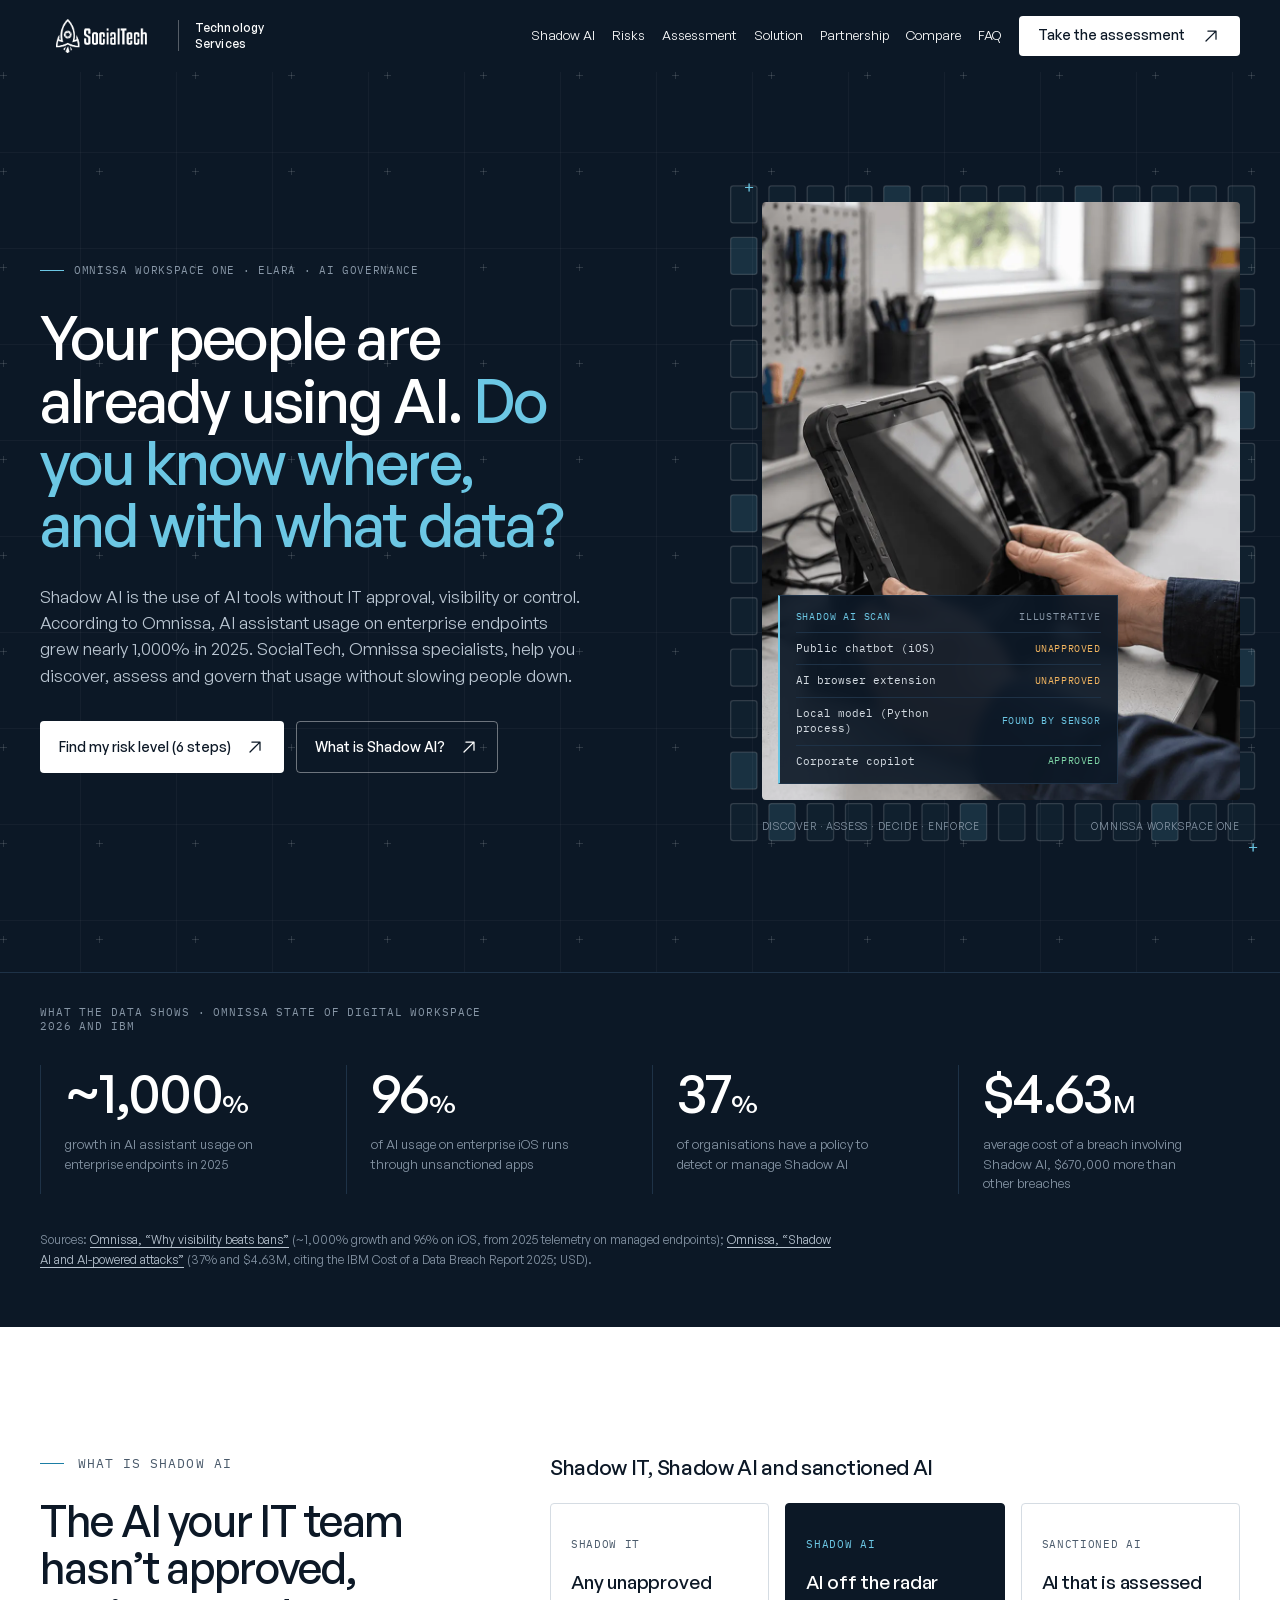
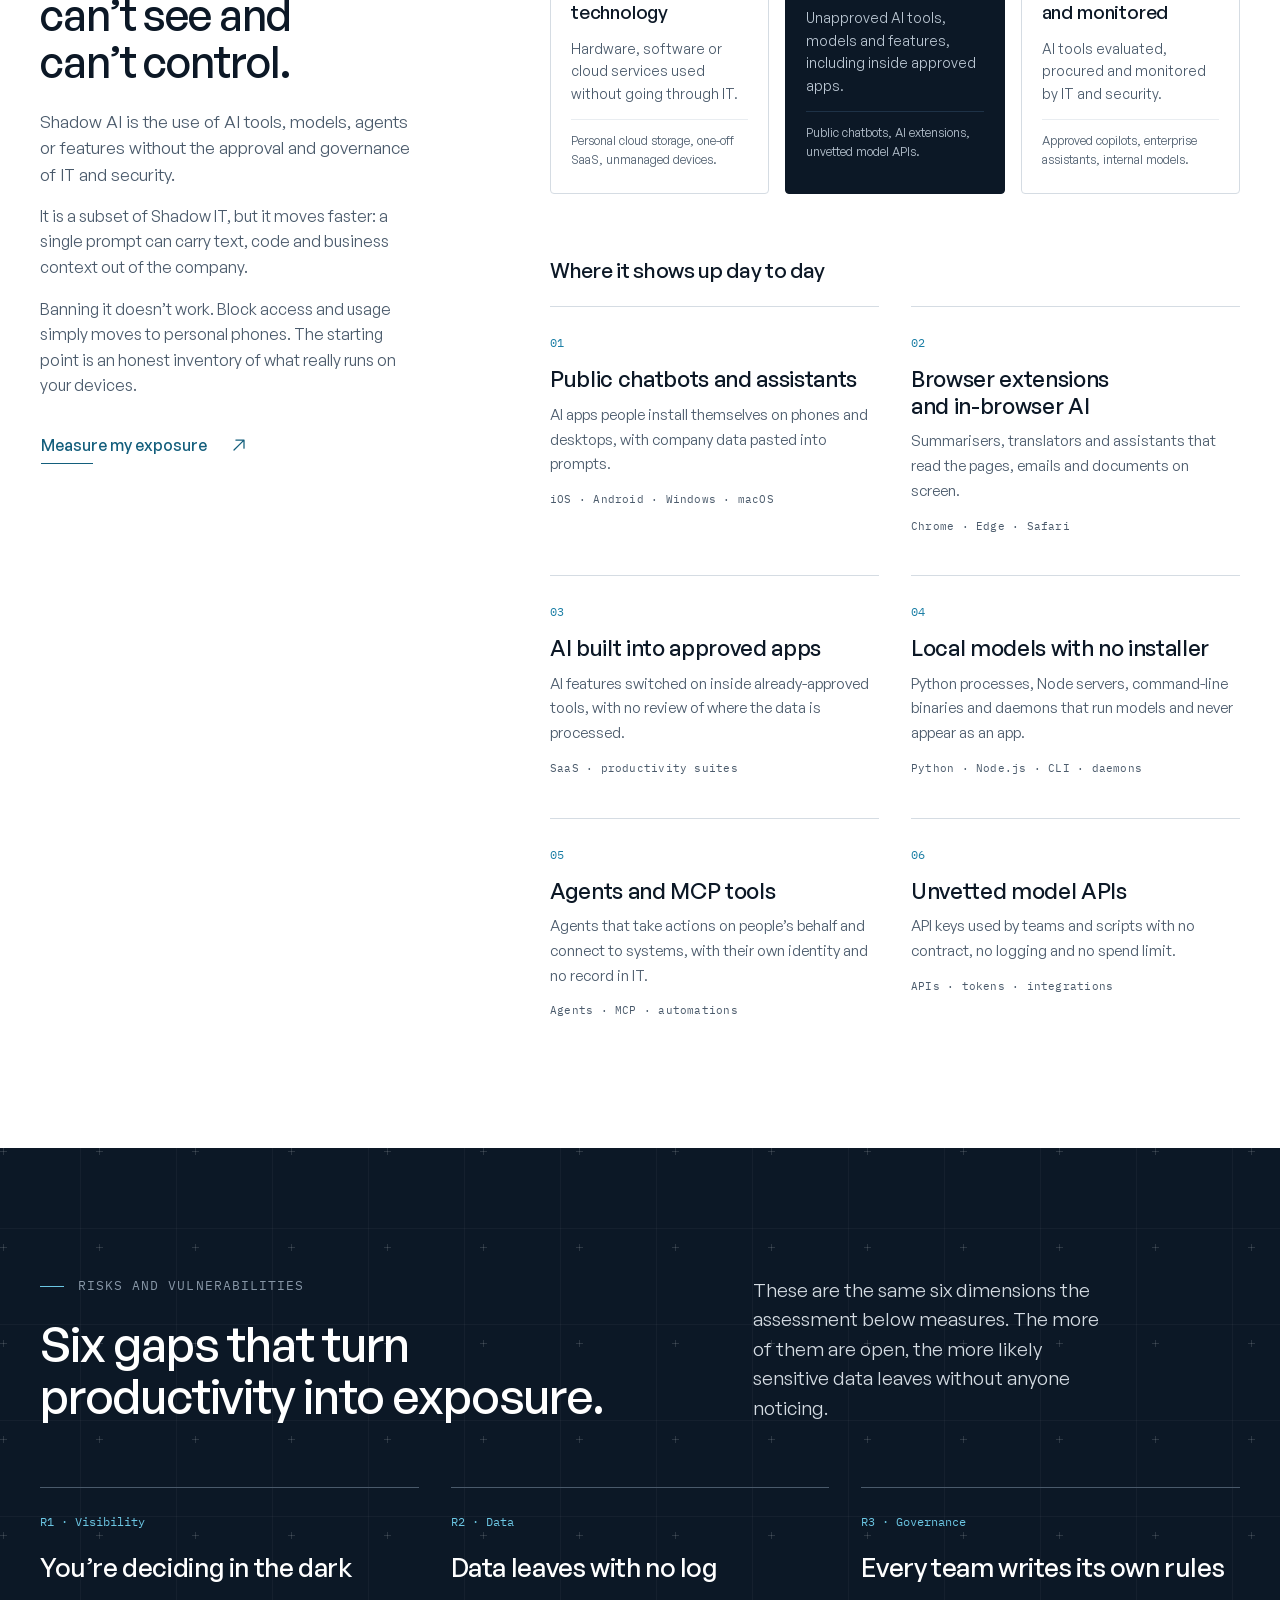
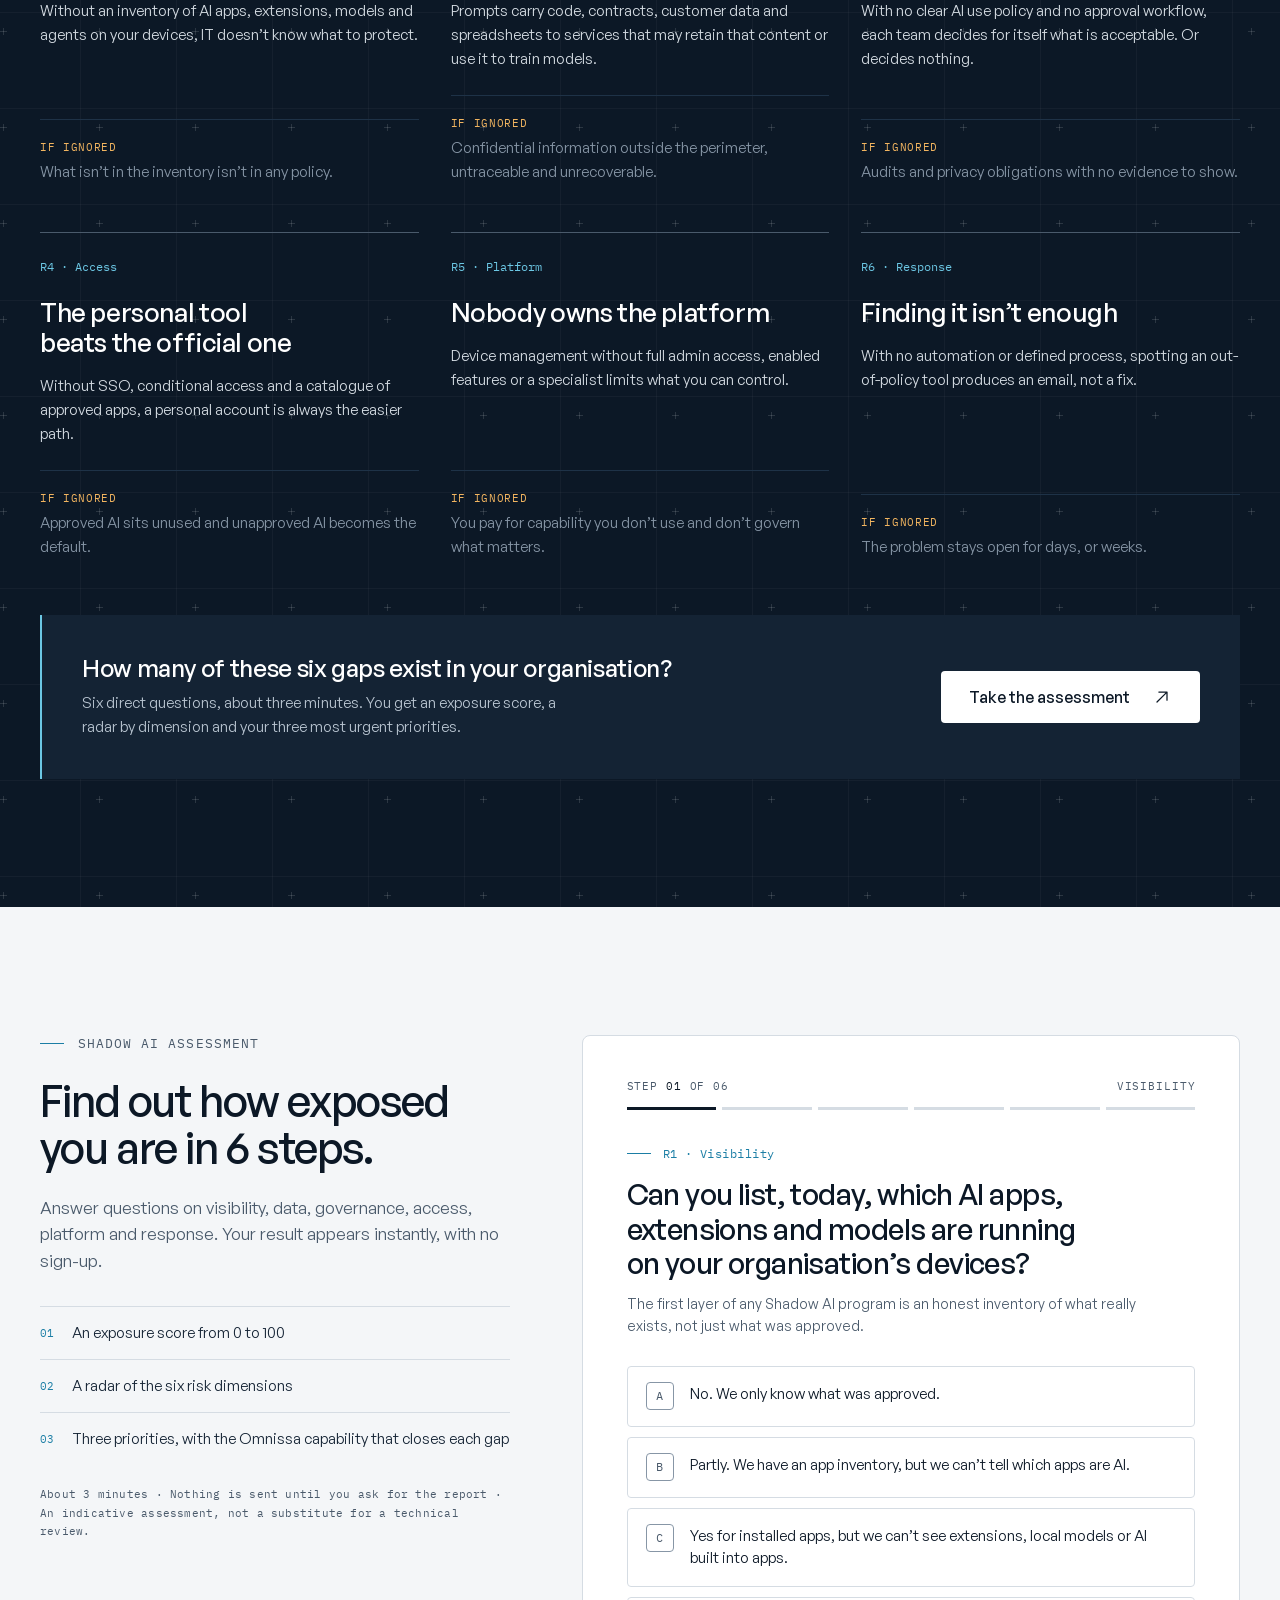
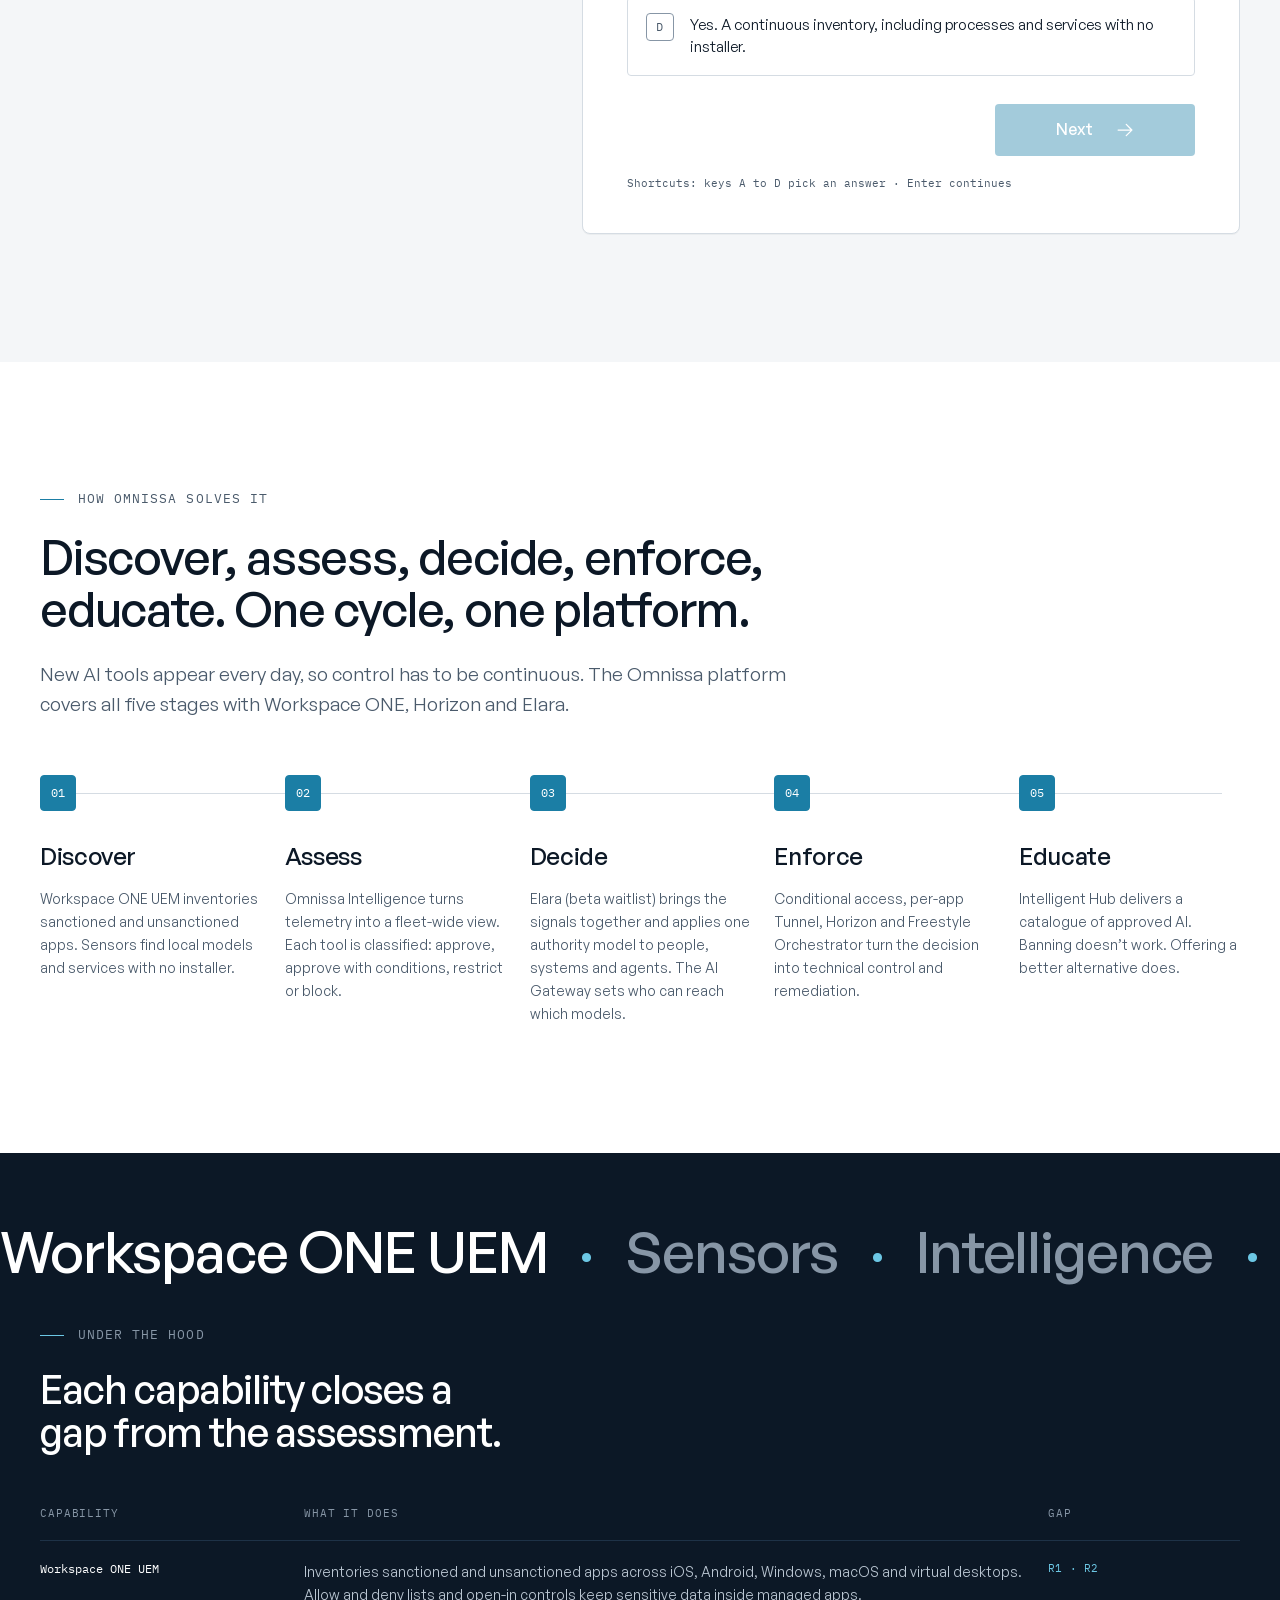
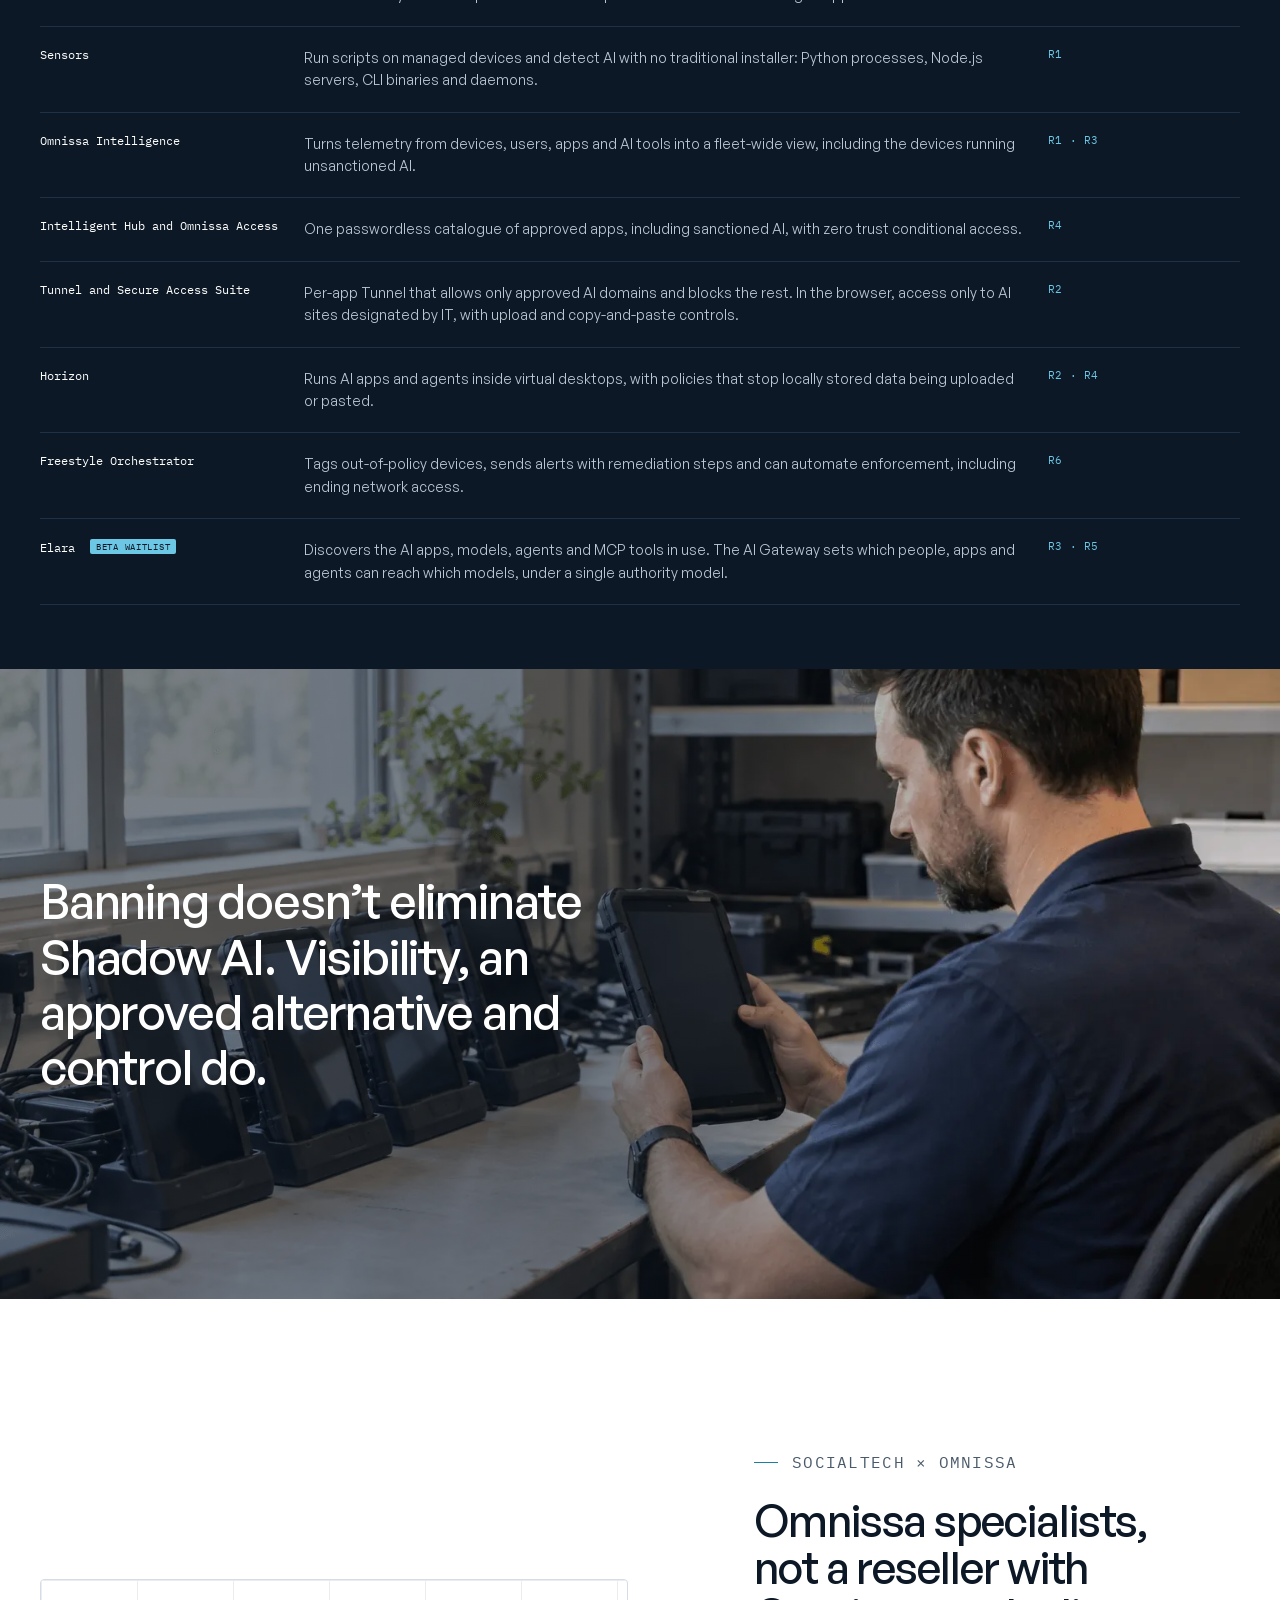
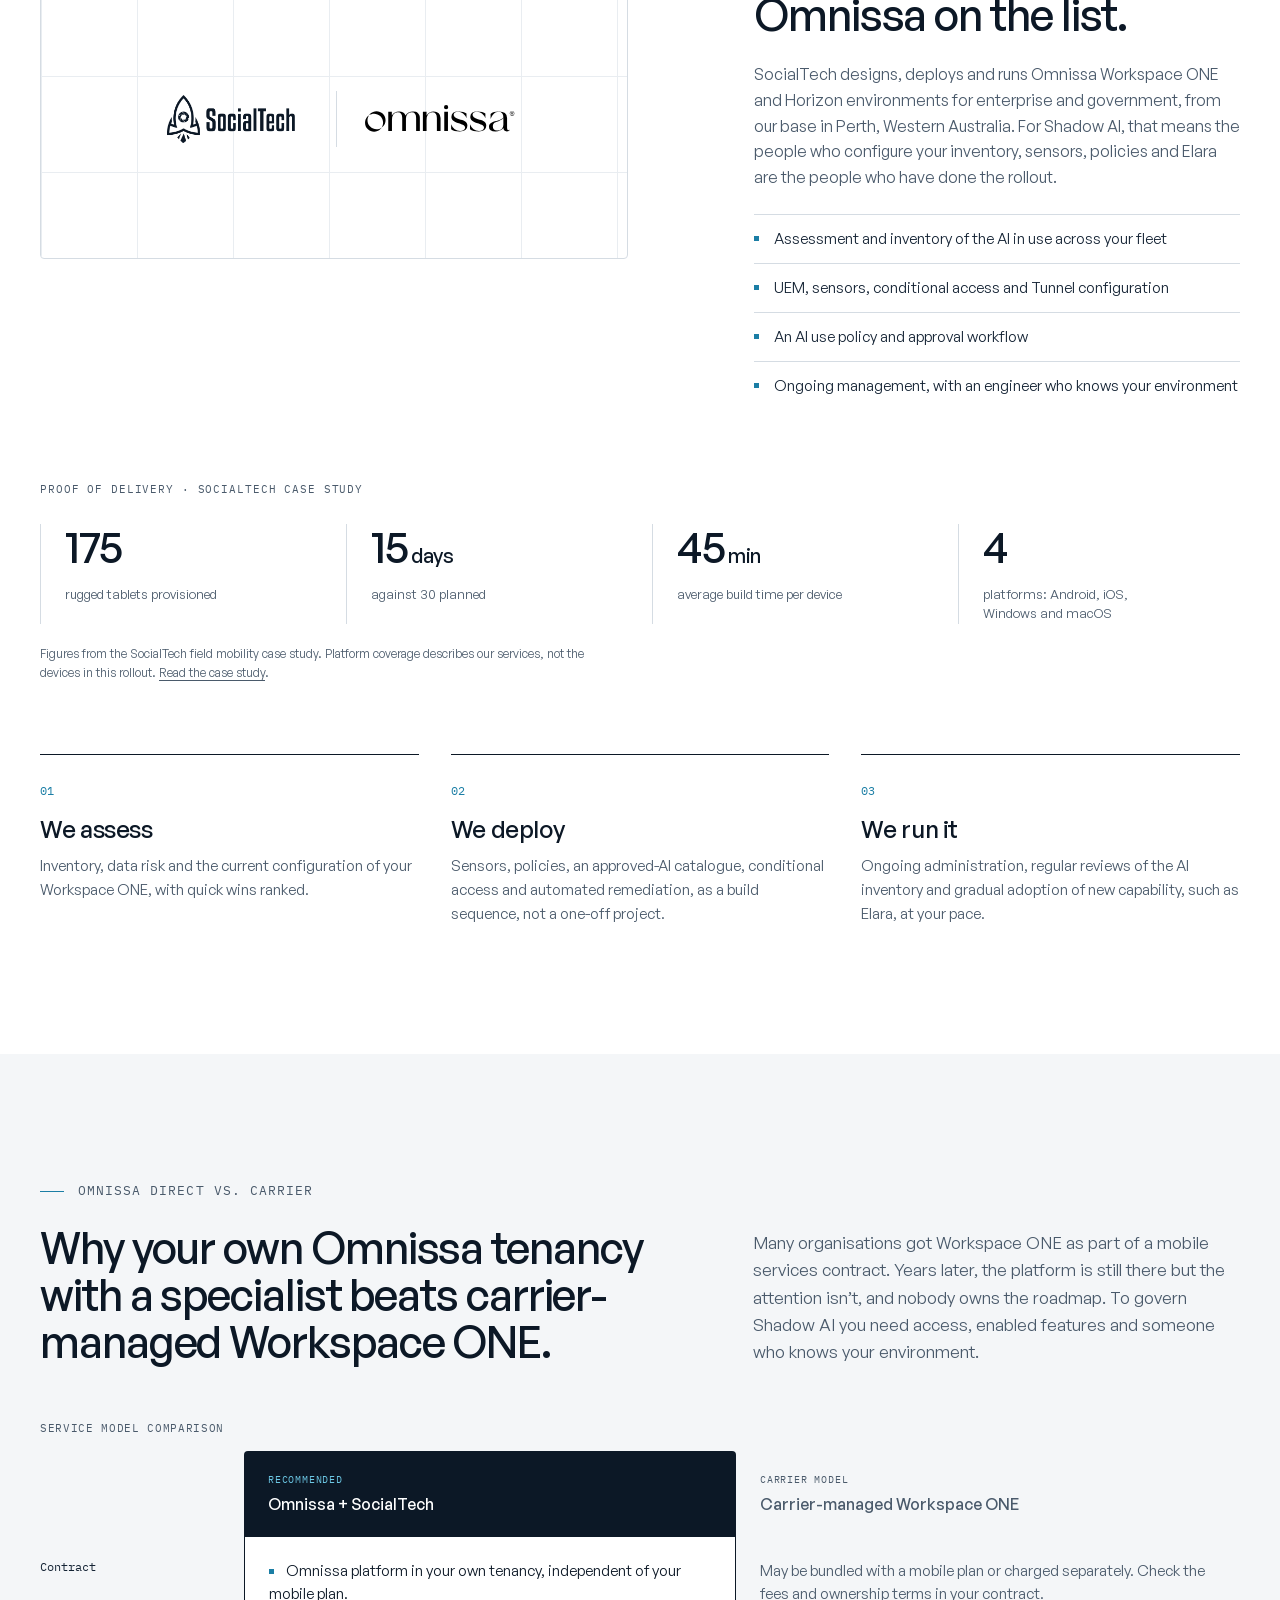
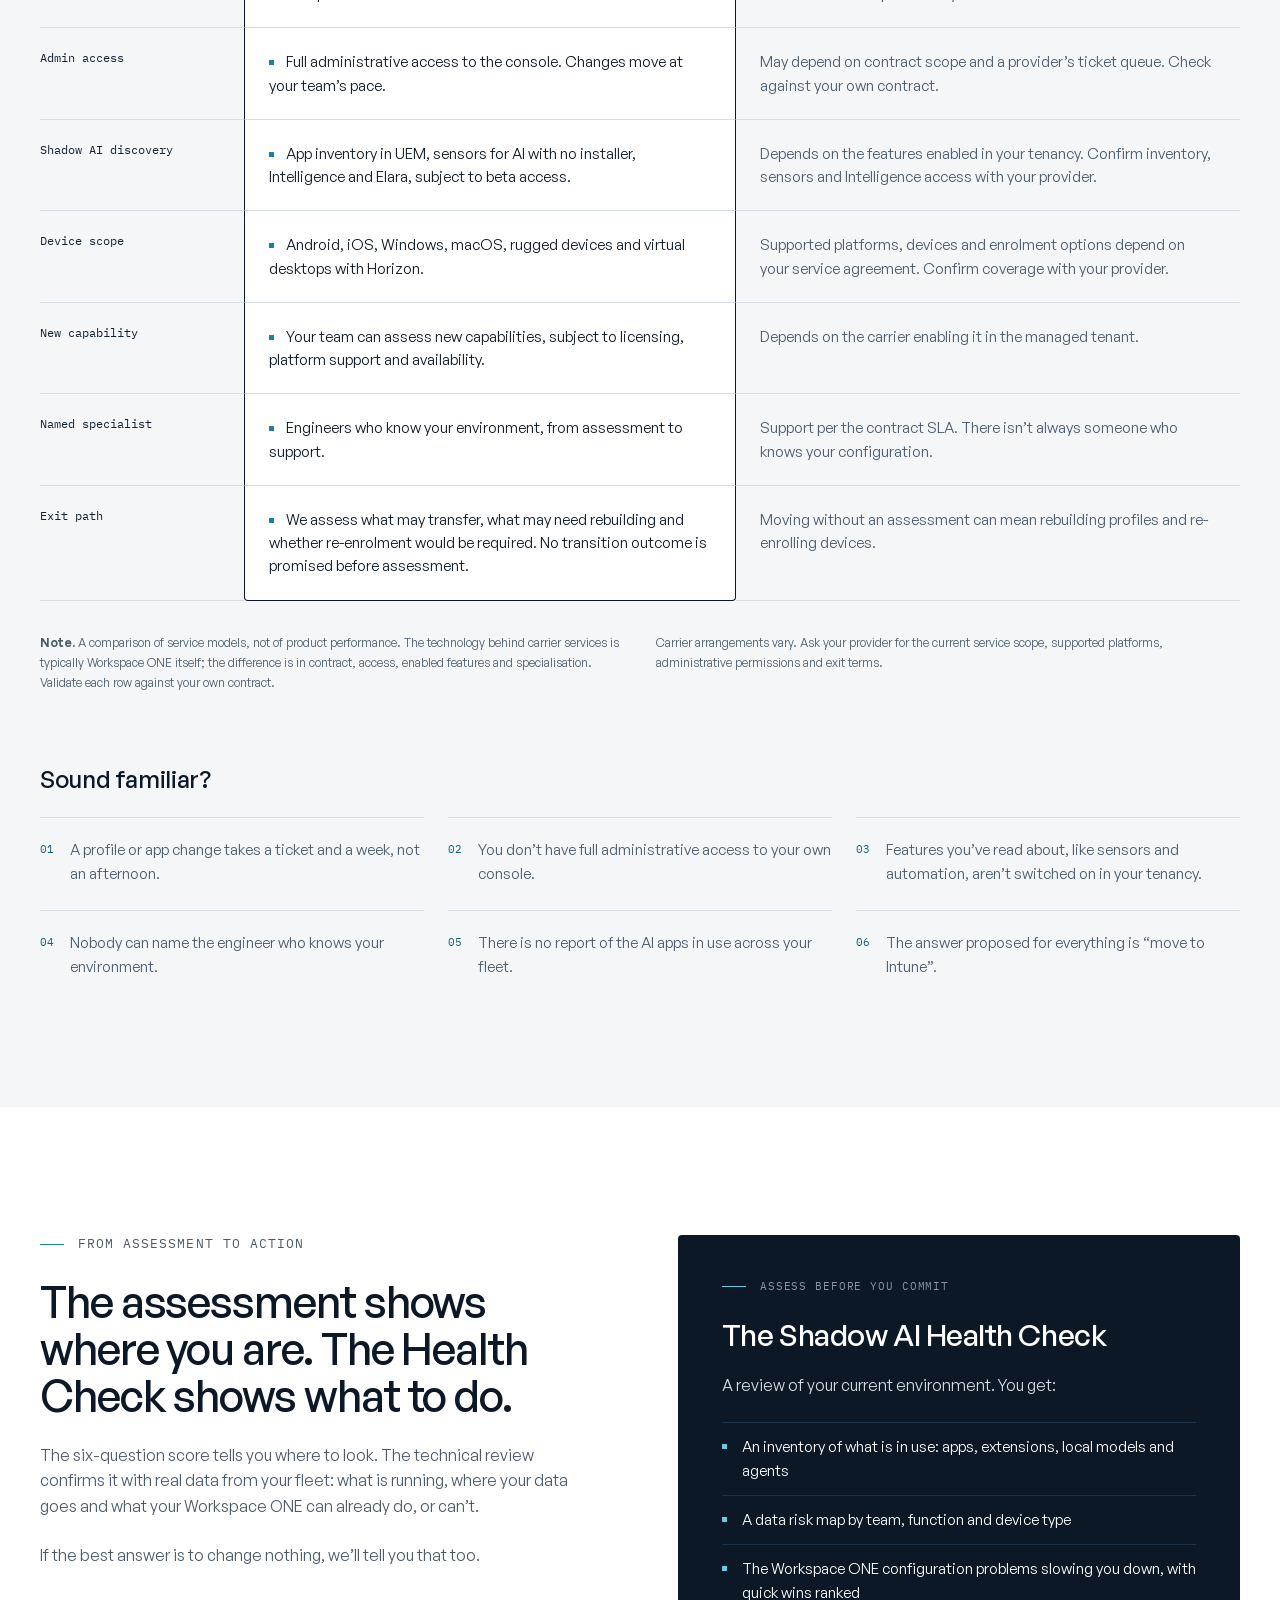
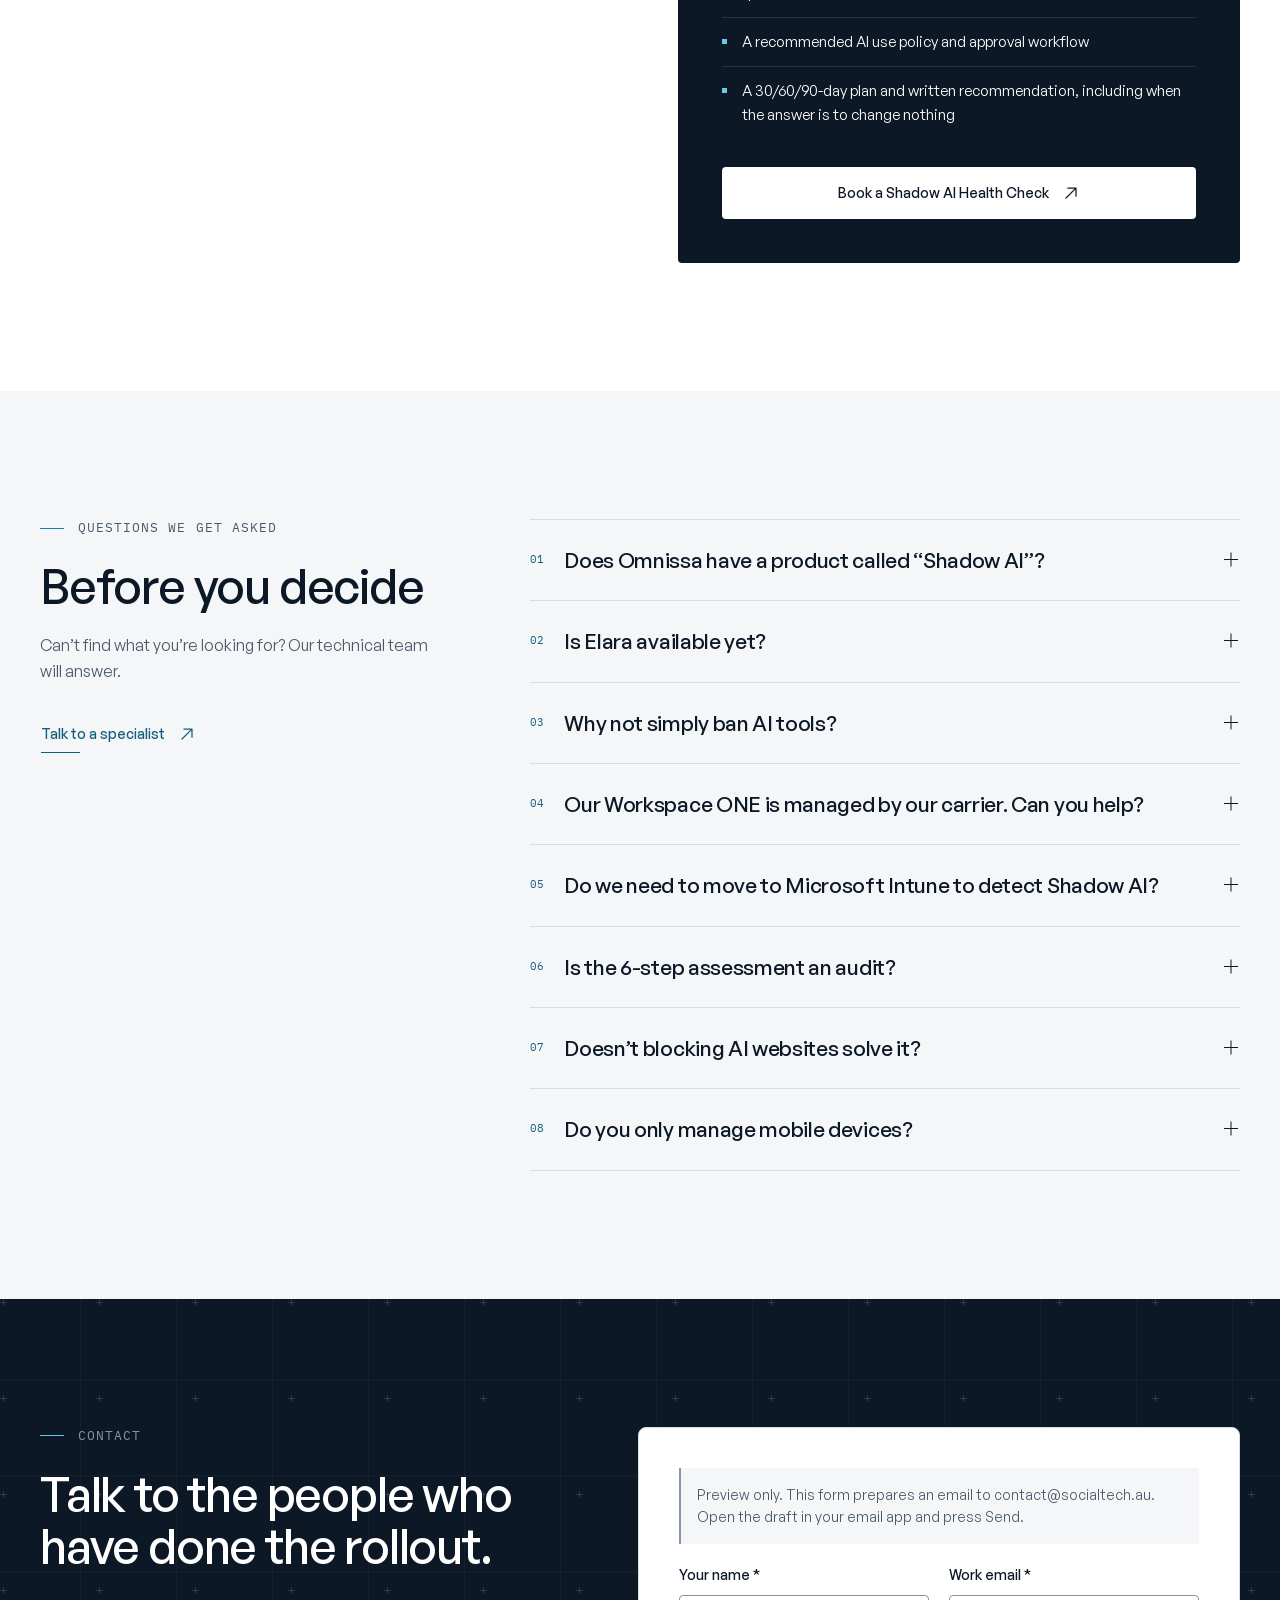
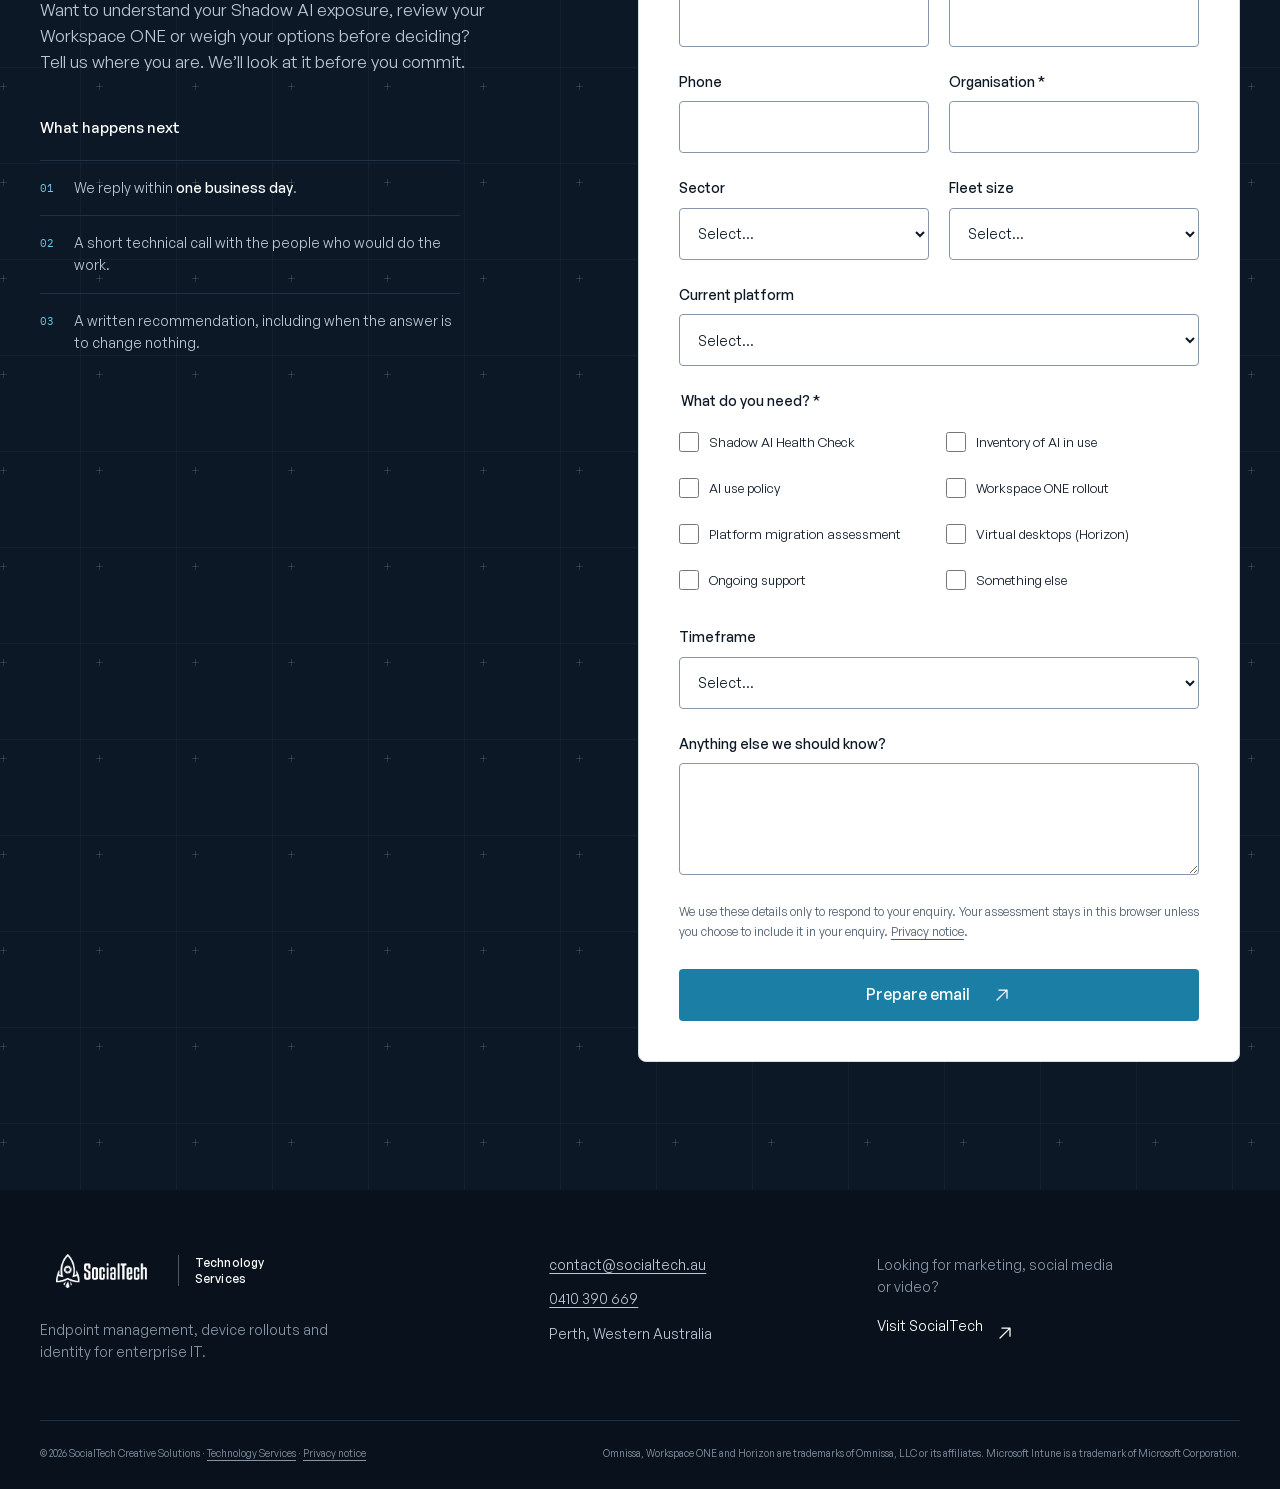
==== commit c58cb777: "Update Shadow AI form and privacy preview" ====
--- a/shadow-ai/index.html
+++ b/shadow-ai/index.html
@@ -966,49 +966,50 @@
     <div class="form-panel">
       <div class="form-success" id="form-success" role="status" tabindex="-1">
         <span class="icon"><svg aria-hidden="true" focusable="false"><use href="#i-check"/></svg></span>
-        <h3 id="form-success-title">Your email draft is ready.</h3>
+        <h3 id="form-success-title">Your enquiry has been submitted.</h3>
         <p id="form-success-text"></p>
-        <a class="button button--primary" id="email-draft" href="mailto:contact@socialtech.au">Open email draft</a>
+        <a class="button button--primary" id="email-draft" href="mailto:contact@socialtech.au" hidden>Open email draft</a>
         <a class="button button--secondary" href="#assessment" style="color:var(--color-ink-900)"><span>Back to the assessment</span></a>
       </div>
 
       <noscript><p>Please email <a href="mailto:contact@socialtech.au">contact@socialtech.au</a> to discuss your requirements. The assessment runs in your browser and needs JavaScript.</p></noscript>
-      <form id="contact-form" hidden novalidate>
-        <div class="form-setup-note" id="form-setup-note">This form prepares an email to contact@socialtech.au. Open the draft in your email app and press Send to submit your enquiry.</div>
+      <form id="contact-form" action="enquiry.php" method="post" hidden novalidate>
+        <input type="hidden" name="submission_id" value="">
+        <div class="form-setup-note" id="form-setup-note">Your enquiry is sent directly to our technical team.</div>
         <div class="result-chip" id="result-chip"><span class="mono">Result attached</span><span id="result-chip-text"></span></div>
         <div class="form-error" id="form-error" role="alert" hidden>Your enquiry was not sent. Please try again, or email us at <a href="mailto:contact@socialtech.au">contact@socialtech.au</a>.</div>
         <div class="form-grid">
-          <div class="field"><label for="f-name">Your name *</label><input id="f-name" name="name" autocomplete="name" required><p class="field-error" hidden></p></div>
-          <div class="field"><label for="f-email">Work email *</label><input id="f-email" name="email" type="email" autocomplete="email" inputmode="email" required><p class="field-error" hidden></p></div>
-          <div class="field"><label for="f-phone">Phone</label><input id="f-phone" name="phone" type="tel" autocomplete="tel"></div>
-          <div class="field"><label for="f-org">Organisation *</label><input id="f-org" name="organisation" autocomplete="organization" required><p class="field-error" hidden></p></div>
+          <div class="field"><label for="f-name">Your name *</label><input id="f-name" name="name" maxlength="254" autocomplete="name" required><p class="field-error" hidden></p></div>
+          <div class="field"><label for="f-email">Work email *</label><input id="f-email" name="email" maxlength="254" type="email" autocomplete="email" inputmode="email" required><p class="field-error" hidden></p></div>
+          <div class="field"><label for="f-phone">Phone</label><input id="f-phone" name="phone" maxlength="254" type="tel" autocomplete="tel"></div>
+          <div class="field"><label for="f-org">Organisation *</label><input id="f-org" name="organisation" maxlength="254" autocomplete="organization" required><p class="field-error" hidden></p></div>
           <div class="field"><label for="f-sector">Sector</label>
             <select id="f-sector" name="sector"><option value="">Select…</option><option>Utilities</option><option>Government</option><option>Resources and mining</option><option>Healthcare</option><option>Logistics and transport</option><option>Construction</option><option>Education</option><option>Partner or service provider</option><option>Other</option></select></div>
           <div class="field"><label for="f-fleet">Fleet size</label>
-            <select id="f-fleet" name="fleet"><option value="">Select…</option><option>Under 50 devices</option><option>50 to 250</option><option>250 to 1,000</option><option>1,000 to 5,000</option><option>More than 5,000</option></select></div>
+            <select id="f-fleet" name="fleet_size"><option value="">Select…</option><option>Under 50 devices</option><option>50 to 250</option><option>250 to 1,000</option><option>1,000 to 5,000</option><option>More than 5,000</option></select></div>
           <div class="field field--full"><label for="f-platform">Current platform</label>
-            <select id="f-platform" name="platform"><option value="">Select…</option><option>Omnissa Workspace ONE (own tenancy)</option><option>Workspace ONE, managed by our carrier or reseller</option><option>Omnissa Horizon</option><option>Microsoft Intune</option><option>Other</option><option>None yet</option><option>Not sure</option></select></div>
+            <select id="f-platform" name="current_platform"><option value="">Select…</option><option>Omnissa Workspace ONE (own tenancy)</option><option>Workspace ONE, managed by our carrier or reseller</option><option>Omnissa Horizon</option><option>Microsoft Intune</option><option>Other</option><option>None yet</option><option>Not sure</option></select></div>
           <fieldset class="field field--full checkbox-group" id="needs-group"><legend>What do you need? *</legend>
             <div class="checkbox-options">
-              <label><input type="checkbox" name="need" value="Shadow AI Health Check" id="need-hc"> Shadow AI Health Check</label>
-              <label><input type="checkbox" name="need" value="Inventory of AI in use"> Inventory of AI in use</label>
-              <label><input type="checkbox" name="need" value="AI use policy"> AI use policy</label>
-              <label><input type="checkbox" name="need" value="Workspace ONE rollout"> Workspace ONE rollout</label>
-              <label><input type="checkbox" name="need" value="Platform migration assessment"> Platform migration assessment</label>
-              <label><input type="checkbox" name="need" value="Virtual desktops (Horizon)"> Virtual desktops (Horizon)</label>
-              <label><input type="checkbox" name="need" value="Ongoing support"> Ongoing support</label>
-              <label><input type="checkbox" name="need" value="Something else"> Something else</label>
+              <label><input type="checkbox" name="needs[]" value="Shadow AI Health Check" id="need-hc"> Shadow AI Health Check</label>
+              <label><input type="checkbox" name="needs[]" value="Inventory of AI in use"> Inventory of AI in use</label>
+              <label><input type="checkbox" name="needs[]" value="AI use policy"> AI use policy</label>
+              <label><input type="checkbox" name="needs[]" value="Workspace ONE rollout"> Workspace ONE rollout</label>
+              <label><input type="checkbox" name="needs[]" value="Platform migration assessment"> Platform migration assessment</label>
+              <label><input type="checkbox" name="needs[]" value="Virtual desktops (Horizon)"> Virtual desktops (Horizon)</label>
+              <label><input type="checkbox" name="needs[]" value="Ongoing support"> Ongoing support</label>
+              <label><input type="checkbox" name="needs[]" value="Something else"> Something else</label>
             </div>
             <p class="field-error" id="needs-error" hidden>Please choose at least one option.</p>
           </fieldset>
           <div class="field field--full"><label for="f-time">Timeframe</label>
             <select id="f-time" name="timeframe"><option value="">Select…</option><option>Within 3 months</option><option>3 to 6 months</option><option>6 to 12 months</option><option>Just exploring</option></select></div>
-          <div class="field field--full"><label for="f-msg">Anything else we should know?</label><textarea id="f-msg" name="message"></textarea></div>
+          <div class="field field--full"><label for="f-msg">Anything else we should know?</label><textarea id="f-msg" name="message" maxlength="11000"></textarea></div>
           <div class="field field--full attach-field" id="attach-field" hidden><label><input type="checkbox" id="f-attach" checked> Attach my assessment result to this enquiry</label></div>
-          <div class="honeypot" aria-hidden="true"><label>Company website <input name="website" tabindex="-1" autocomplete="off"></label></div>
+          <div class="honeypot" aria-hidden="true"><label>Company website <input name="company_website" tabindex="-1" autocomplete="off"></label></div>
         </div>
-        <p class="privacy-note">We use these details only to respond to your enquiry. Your assessment stays in this browser unless you choose to include it in your email. <a href="/tech/privacy/">Privacy notice</a>.</p>
-        <div class="form-submit"><button class="button button--primary" type="submit"><span>Prepare email</span><span class="icon"><svg aria-hidden="true" focusable="false"><use href="#i-arrow-ur"/></svg></span></button></div>
+        <p class="privacy-note">We use these details only to respond to your enquiry. Your assessment stays in this browser unless you choose to include it in your enquiry. <a href="/shadow-ai/privacy/">Privacy notice</a>.</p>
+        <div class="form-submit"><button class="button button--primary" type="submit"><span>Send enquiry</span><span class="icon"><svg aria-hidden="true" focusable="false"><use href="#i-arrow-ur"/></svg></span></button></div>
       </form>
     </div>
   </div>
@@ -1033,7 +1034,7 @@
       </div>
     </div>
     <div class="footer-bottom">
-      <span>© 2026 SocialTech Creative Solutions · <a href="/tech/">Technology Services</a> · <a href="/tech/privacy/">Privacy notice</a></span>
+      <span>© 2026 SocialTech Creative Solutions · <a href="/tech/">Technology Services</a> · <a href="/shadow-ai/privacy/">Privacy notice</a></span>
       <span>Omnissa, Workspace ONE and Horizon are trademarks of Omnissa, LLC or its affiliates. Microsoft Intune is a trademark of Microsoft Corporation.</span>
     </div>
   </div>
@@ -1043,7 +1044,7 @@
 
 <script>
 /* Shadow AI landing page ,  comportamento.
-   No dependencies. Assessment and form entries remain in the browser until the visitor sends their prepared email. */
+   No dependencies. Assessment answers are included only when the visitor chooses to attach them to a submitted enquiry. */
 (function () {
   'use strict';
   document.documentElement.classList.add('has-ui-js');
@@ -1051,7 +1052,7 @@
   /* ---------- Configuration -----------------------------------------------
      FORM_ENDPOINT: if set, the form sends a JSON POST to this URL.
      If empty, it opens the user's email app (mailto) with the details filled in. */
-  var FORM_ENDPOINT = '';
+  var FORM_ENDPOINT = location.hostname === 'socialtech.au' ? '/shadow-ai/enquiry.php' : '';
   var FORM_EMAIL = 'contact@socialtech.au';
 
   var $ = function (s, r) { return (r || document).querySelector(s); };
@@ -1509,56 +1510,91 @@
 
   renderStep(false);
 
-  /* ======================================================================
-     FORM
-     ====================================================================== */
+  /* Enquiry delivery. The production endpoint keeps the recipient server-side. */
   var form = $('#contact-form');
   form.hidden = false;
+  var submitButton = form.querySelector('button[type=submit]');
+  var submitLabel = submitButton.querySelector('span');
+  var sending = false, pendingSnapshot = '', pendingId = '';
+  if (!FORM_ENDPOINT) {
+    $('#form-setup-note').textContent = 'Preview only. This form prepares an email to contact@socialtech.au. Open the draft in your email app and press Send.';
+    submitLabel.textContent = 'Prepare email';
+  }
   function fieldErr(input, msg) {
     var p = input.parentElement.querySelector('.field-error');
     input.setAttribute('aria-invalid', msg ? 'true' : 'false');
     if (p) { p.textContent = msg || ''; p.hidden = !msg; }
   }
+  function showFormResult(title, message) {
+    form.hidden = true;
+    $('#form-success-title').textContent = title;
+    $('#form-success-text').textContent = message;
+    var result = $('#form-success'); result.classList.add('is-on'); result.focus();
+  }
+  $('#f-attach').addEventListener('change', function () {
+    $('#result-chip .mono').textContent = this.checked ? 'Result attached' : 'Result not attached';
+  });
   form.addEventListener('submit', function (e) {
     e.preventDefault();
+    if (sending) return;
     var f = form.elements, ok = true, first = null;
+    $('#form-error').hidden = true;
     function bad(input, msg) { fieldErr(input, msg); ok = false; if (!first) first = input; }
-    ['name', 'organisation'].forEach(function (k) { if (!f[k].value.trim()) bad(f[k], 'This field is required.'); else fieldErr(f[k], ''); });
-    var em = f.email.value.trim();
-    if (!em) bad(f.email, 'This field is required.'); else if (!/^[^\s@]+@[^\s@]+\.[^\s@]+$/.test(em)) bad(f.email, 'Please enter a valid email address.'); else fieldErr(f.email, '');
-    var needs = $$('input[name="need"]:checked', form).map(function (c) { return c.value; });
+    ['name', 'organisation'].forEach(function (k) {
+      if (!f[k].value.trim()) bad(f[k], 'This field is required.'); else fieldErr(f[k], '');
+    });
+    var email = f.email.value.trim();
+    if (!email) bad(f.email, 'This field is required.');
+    else if (!/^[^\s@]+@[^\s@]+\.[^\s@]+$/.test(email)) bad(f.email, 'Please enter a valid email address.');
+    else fieldErr(f.email, '');
+    var needs = $$('input[name="needs[]"]:checked', form).map(function (c) { return c.value; });
     $('#needs-error').hidden = needs.length > 0;
-    if (!needs.length) { ok = false; if (!first) first = $('input[name="need"]', form); }
-    if (f.website.value) return; /* honeypot */
+    $('#needs-group').setAttribute('aria-invalid', needs.length ? 'false' : 'true');
+    if (!needs.length) { ok = false; if (!first) first = $('input[name="needs[]"]', form); }
+    if (f.company_website.value) return;
     if (!ok) { if (first) first.focus(); return; }
-
     var data = {
-      name: f.name.value.trim(), email: em, phone: f.phone.value.trim(), organisation: f.organisation.value.trim(),
-      sector: f.sector.value, fleet: f.fleet.value, platform: f.platform.value, timeframe: f.timeframe.value,
-      needs: needs, message: f.message.value.trim(), source: 'shadow-ai-landing'
+      name: f.name.value.trim(), email: email, phone: f.phone.value.trim(), organisation: f.organisation.value.trim(),
+      sector: f.sector.value, fleet_size: f.fleet_size.value, current_platform: f.current_platform.value,
+      timeframe: f.timeframe.value, needs: needs, message: f.message.value.trim(), company_website: f.company_website.value
     };
-    if (quiz.result && $('#f-attach').checked) data.quiz = { index: quiz.result.index, level: quiz.result.level.badge, scores: quiz.result.scores };
-
-    function success(msg) {
-      form.hidden = true;
-      var s = $('#form-success'); s.classList.add('is-on'); $('#form-success-text').textContent = msg; s.focus();
+    if (quiz.result && $('#f-attach').checked) data.quiz = { scores: quiz.result.scores };
+    if (!FORM_ENDPOINT) {
+      var body = ['Name: ' + data.name, 'Email: ' + data.email, 'Phone: ' + data.phone, 'Organisation: ' + data.organisation,
+        'Sector: ' + data.sector, 'Fleet size: ' + data.fleet_size, 'Current platform: ' + data.current_platform,
+        'Timeframe: ' + data.timeframe, 'Needs: ' + needs.join(', '), '', data.message];
+      if (data.quiz) body.push('', summaryText());
+      $('#email-draft').href = 'mailto:' + FORM_EMAIL + '?subject=' + encodeURIComponent('Shadow AI enquiry (' + data.organisation + ')') + '&body=' + encodeURIComponent(body.join('\n'));
+      $('#email-draft').hidden = false;
+      showFormResult('Your email draft is ready.', 'Open the draft in your email app, then press Send. Nothing has been sent from this preview.');
+      form.hidden = false;
+      return;
     }
-    if (FORM_ENDPOINT) {
-      var btn = form.querySelector('button[type=submit]'); btn.disabled = true;
-      fetch(FORM_ENDPOINT, { method: 'POST', headers: { 'Content-Type': 'application/json' }, body: JSON.stringify(data) })
-        .then(function (r) { if (!r.ok) throw 0; success('Your enquiry is with our technical team. We will reply within one business day.'); })
-        .catch(function () { $('#form-error').hidden = false; btn.disabled = false; });
-    } else {
-      var body = ['Name: ' + data.name, 'Email: ' + data.email, 'Phone: ' + data.phone, 'Organisation: ' + data.organisation,
-        'Sector: ' + data.sector, 'Fleet size: ' + data.fleet, 'Current platform: ' + data.platform, 'Timeframe: ' + data.timeframe,
-        'Needs: ' + needs.join(', '), '', data.message, ''];
-      if (data.quiz) body.push('---', summaryText());
-      var url = 'mailto:' + FORM_EMAIL + '?subject=' + encodeURIComponent('Shadow AI enquiry (' + data.organisation + ')') + '&body=' + encodeURIComponent(body.join('\n'));
-      $('#email-draft').href = url;
-      success('Open the draft in your email app, then press Send. Nothing has been sent from this page.');
-      form.hidden = false;
+    var snapshot = JSON.stringify(data);
+    if (snapshot !== pendingSnapshot) {
+      pendingId = crypto.randomUUID();
+      pendingSnapshot = snapshot;
     }
+    data.submission_id = pendingId;
+    f.submission_id.value = pendingId;
+    sending = true; submitButton.disabled = true; submitLabel.textContent = 'Sending…';
+    form.setAttribute('aria-busy', 'true');
+    fetch(FORM_ENDPOINT, {
+      method: 'POST', credentials: 'same-origin',
+      headers: { 'Content-Type': 'application/json', 'Accept': 'application/json' }, body: JSON.stringify(data)
+    }).then(function (response) {
+      return response.json().then(function (result) {
+        if (!response.ok || result.success !== true) throw new Error('Enquiry was not accepted');
+        showFormResult('Your enquiry has been submitted.', 'Thank you. Our technical team will reply within one business day.');
+      });
+    }).catch(function () {
+      $('#form-error').hidden = false;
+    }).finally(function () {
+      sending = false; submitButton.disabled = false; submitLabel.textContent = 'Send enquiry';
+      form.removeAttribute('aria-busy');
+    });
   });
+
 })();
 
 </script>
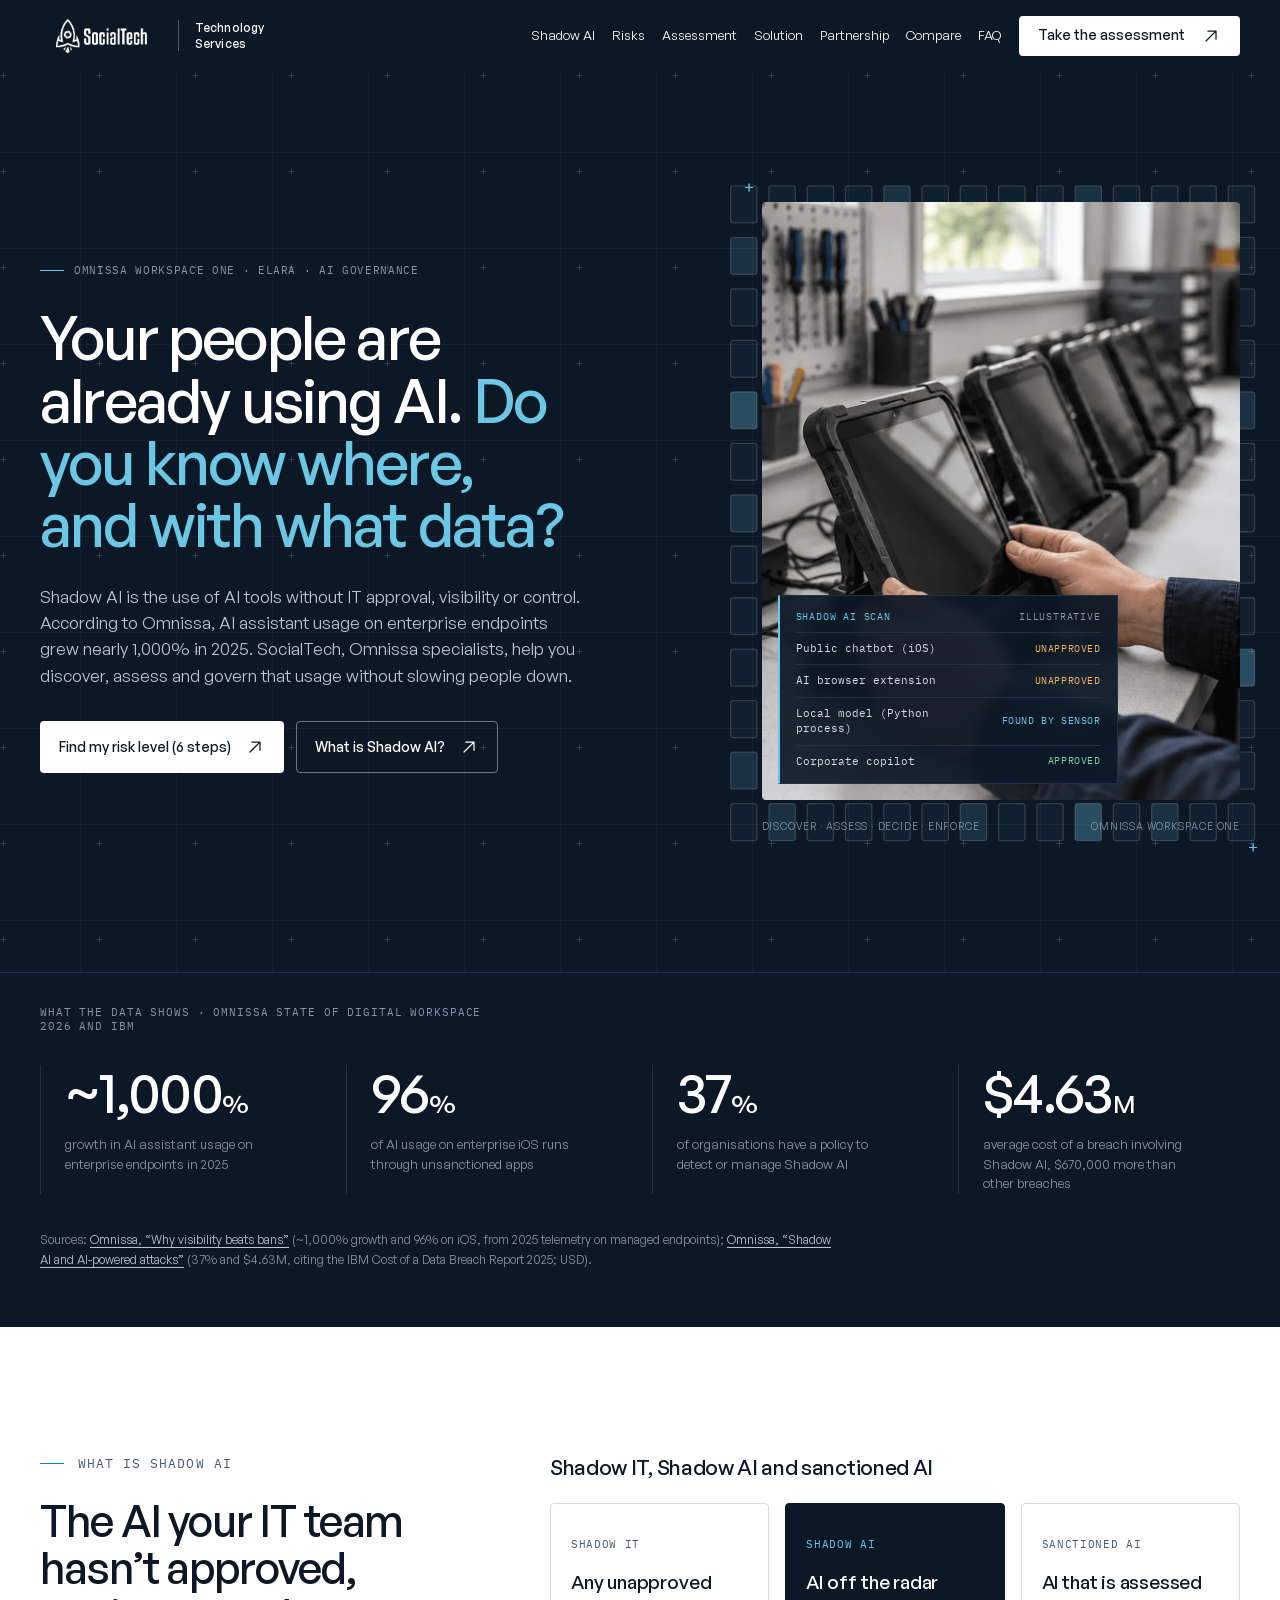
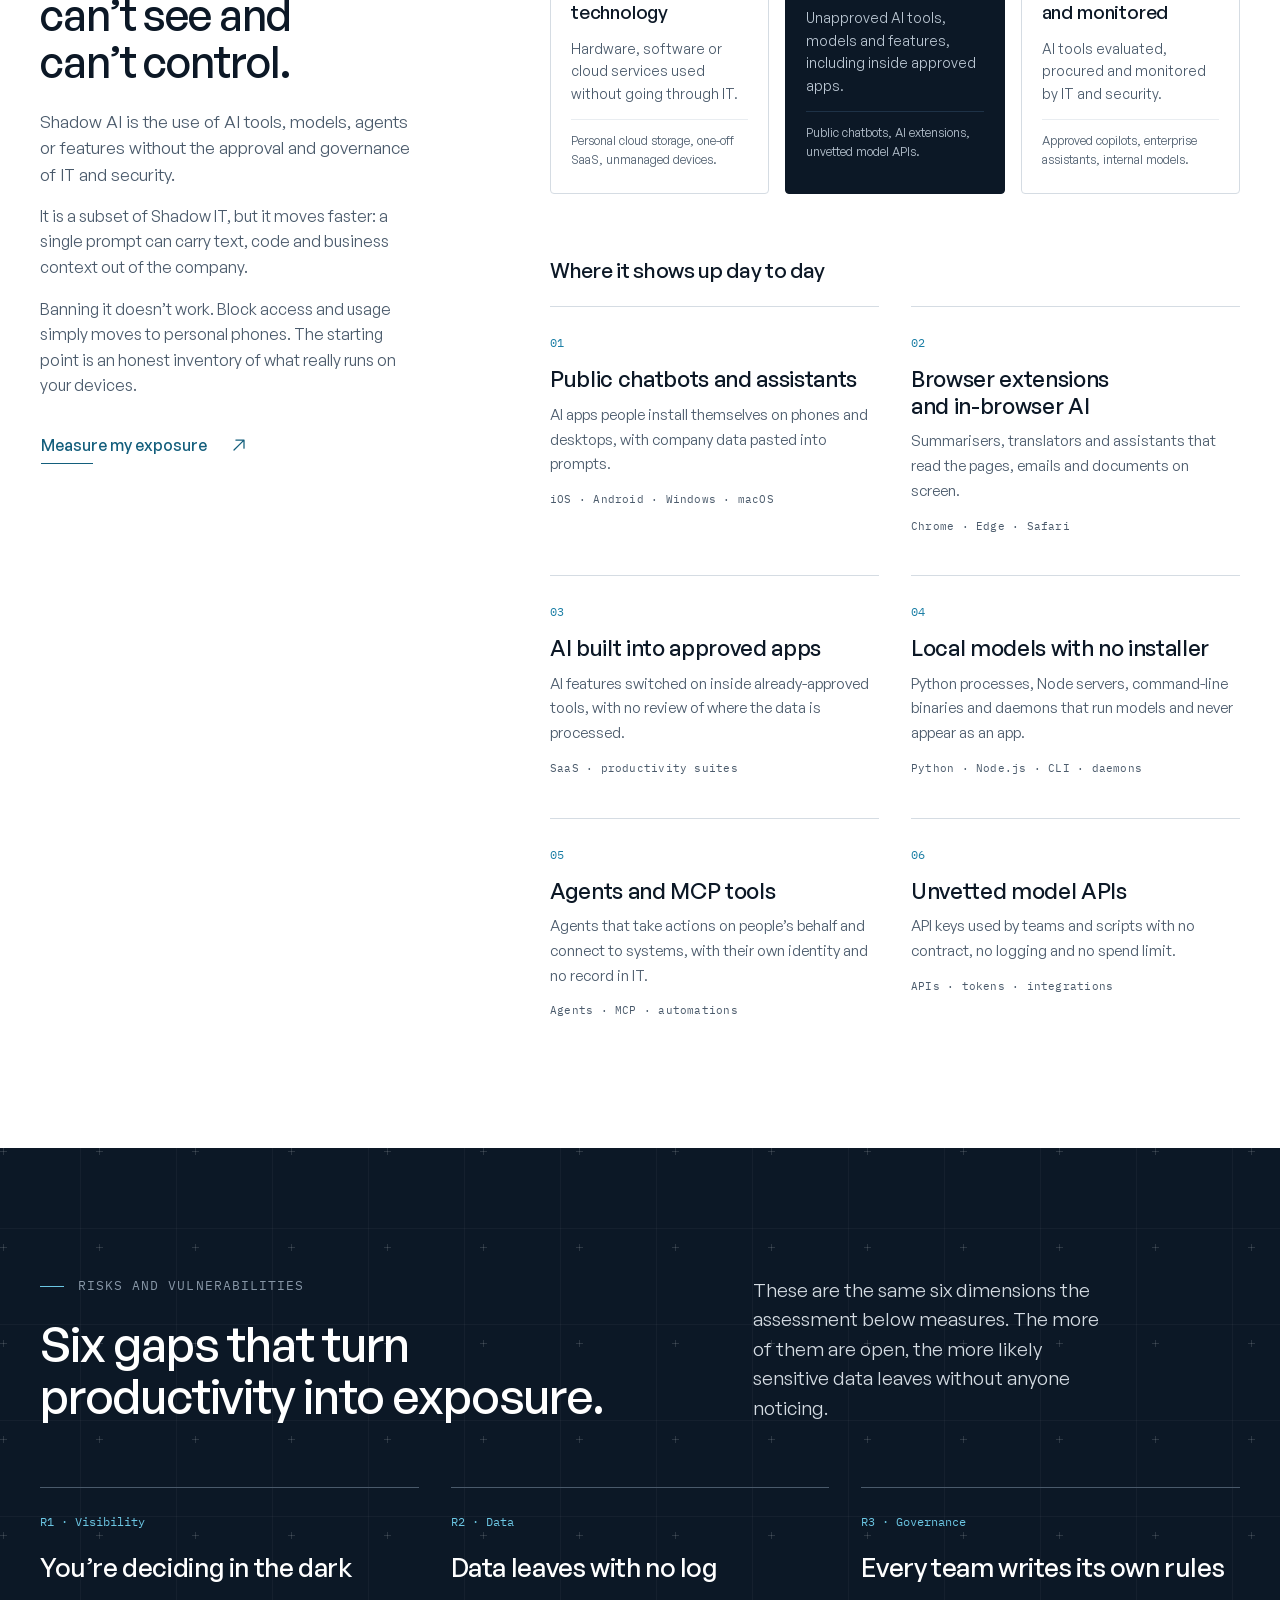
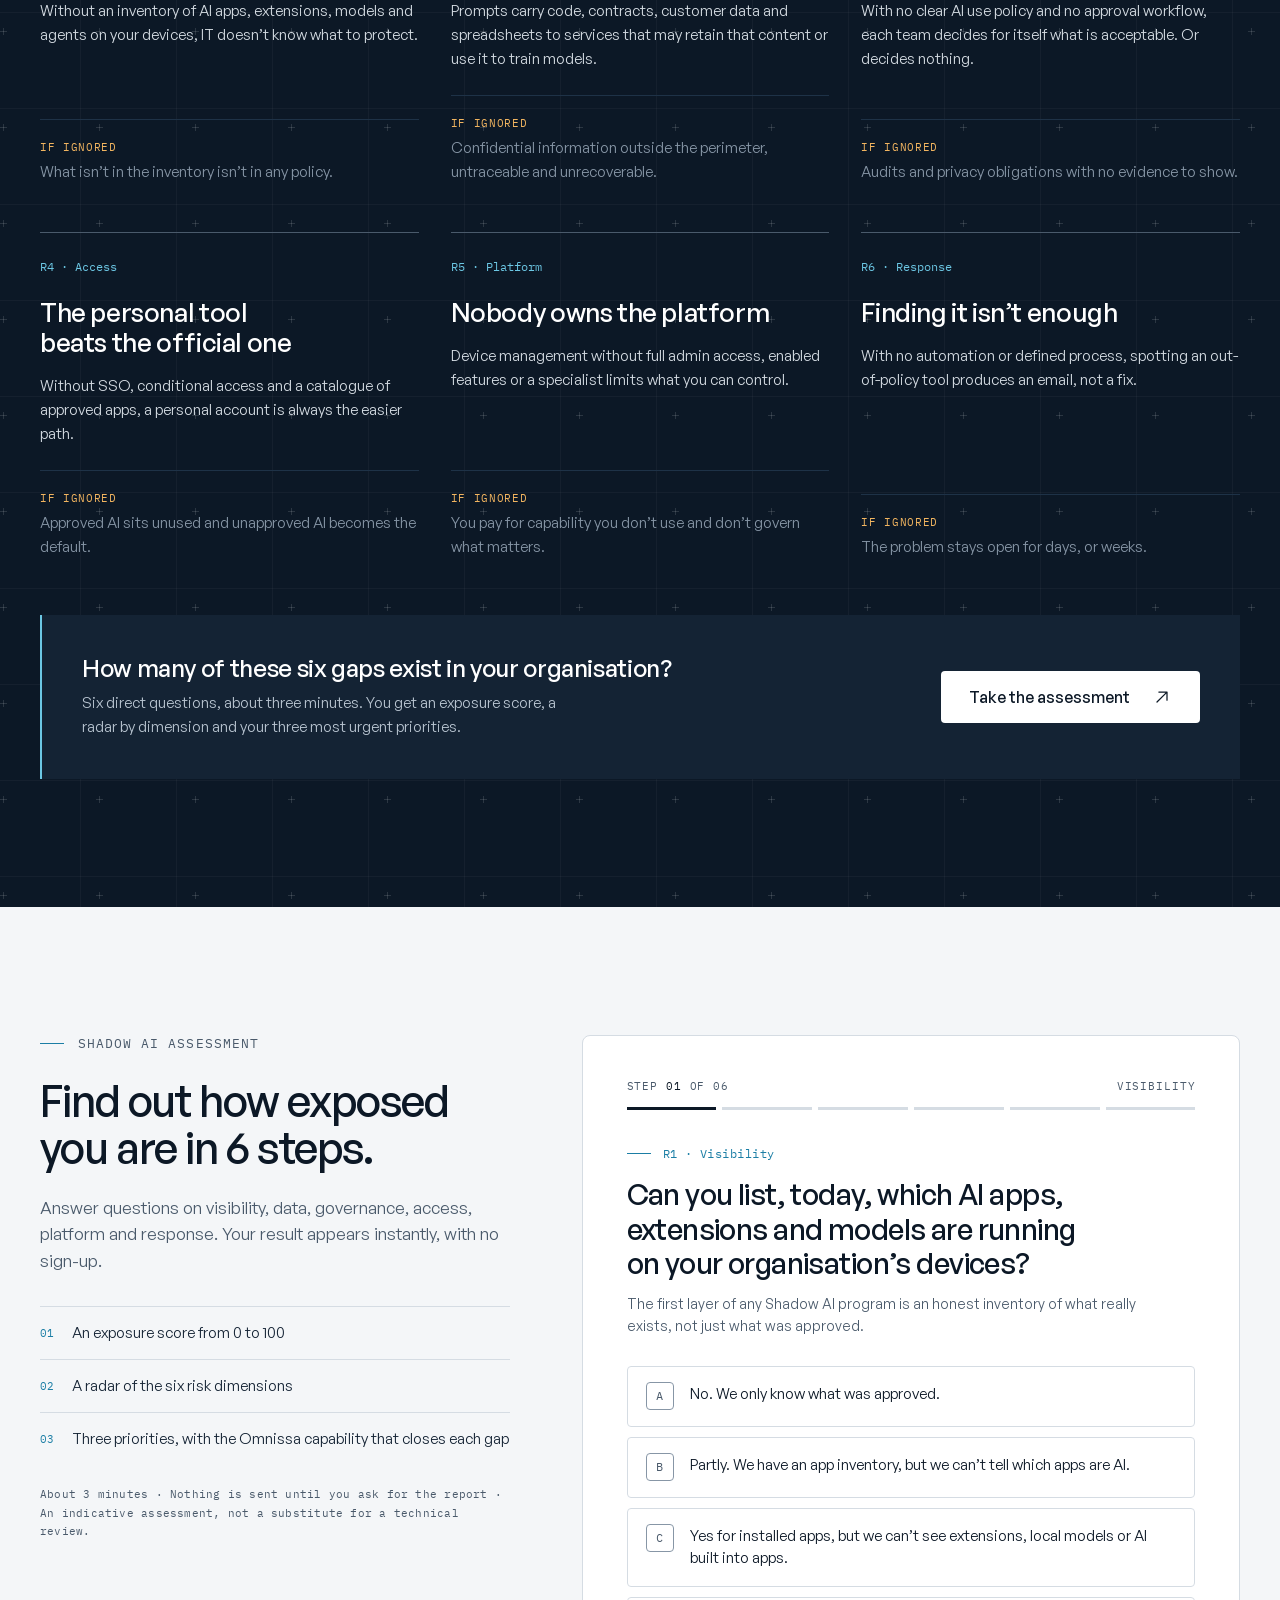
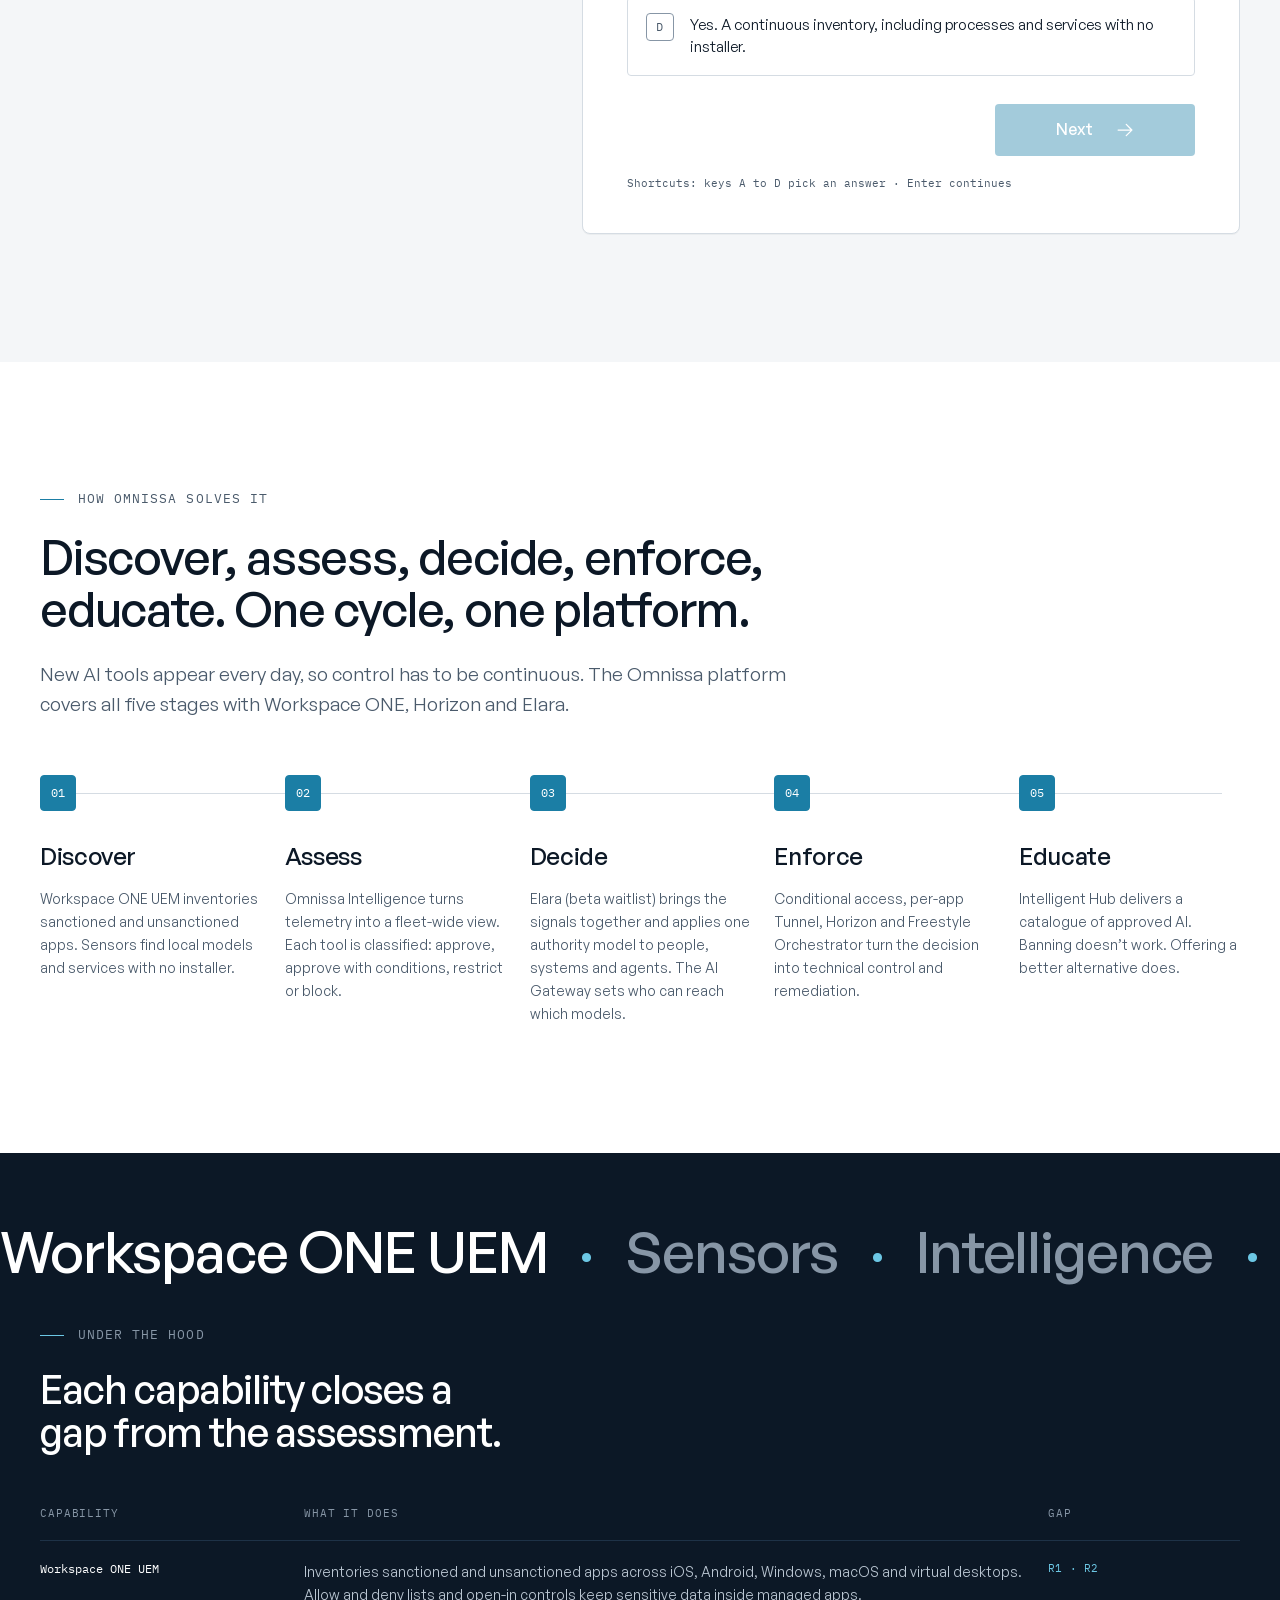
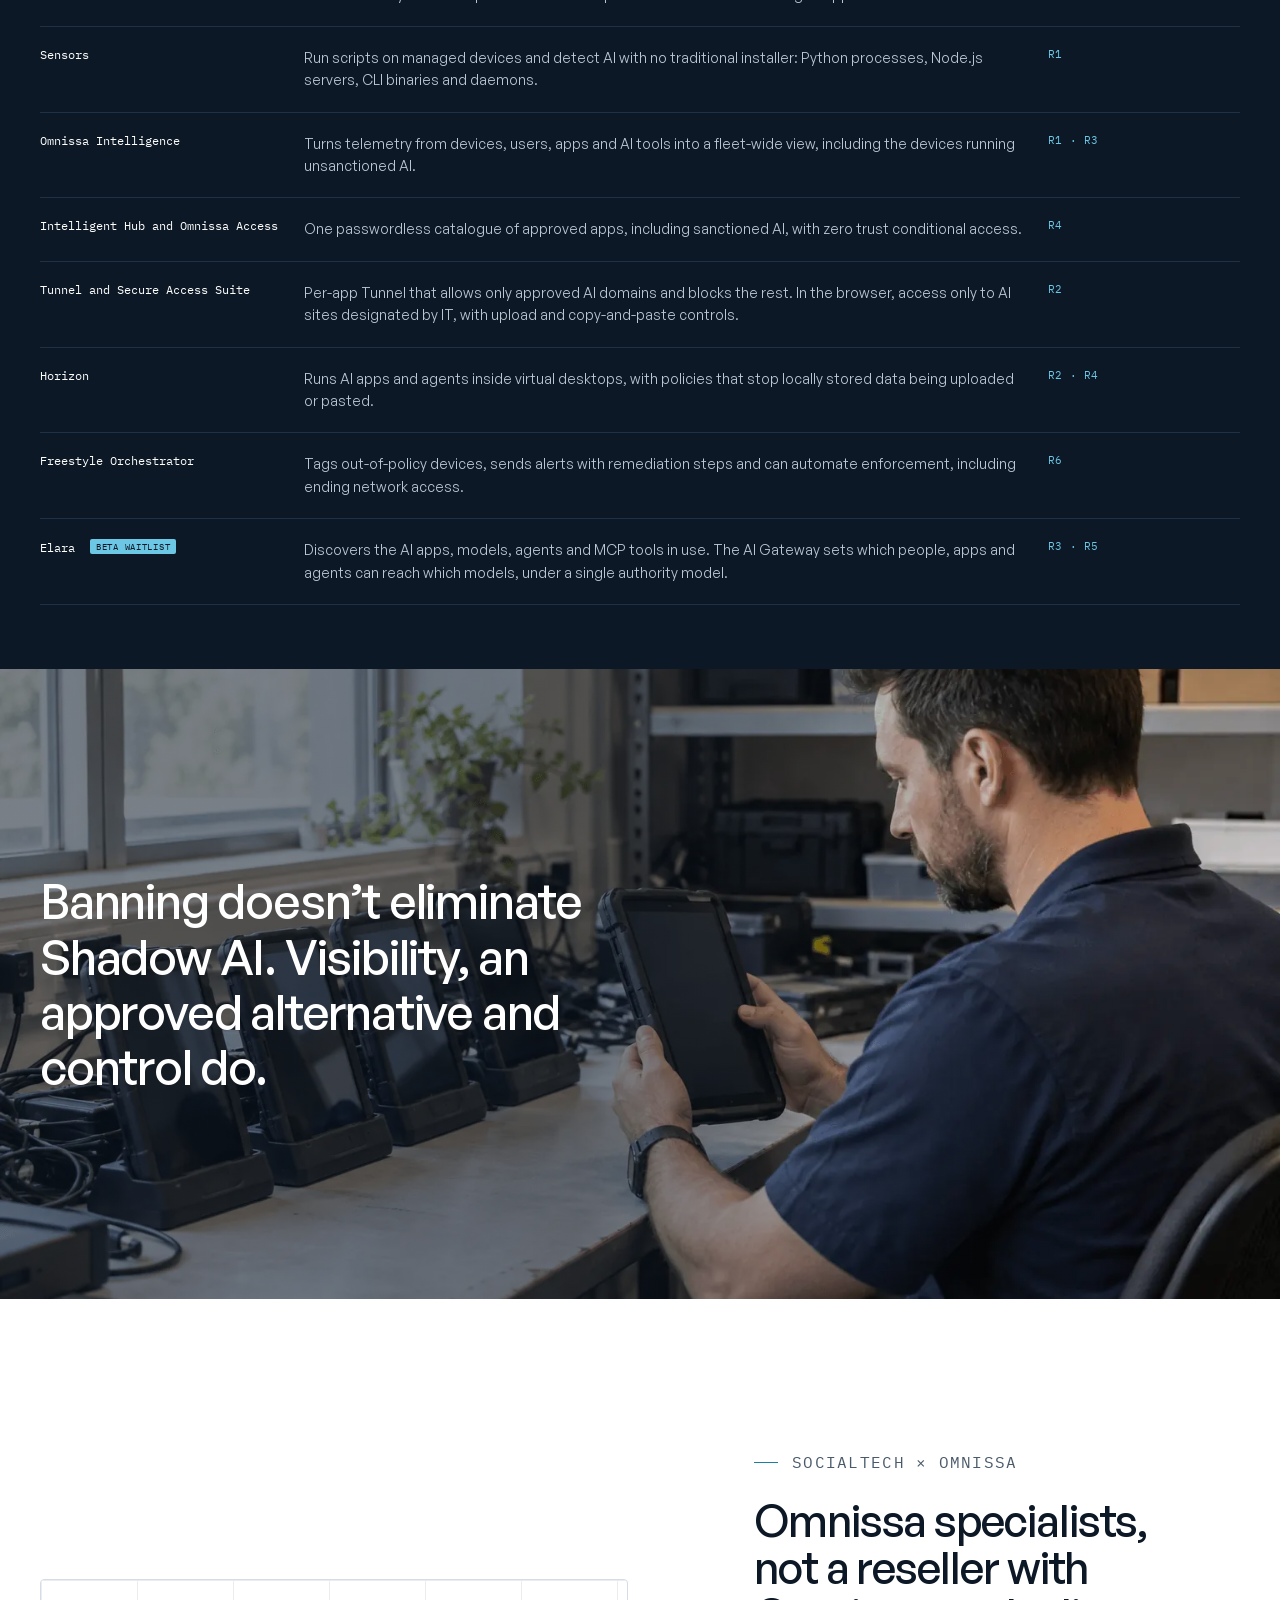
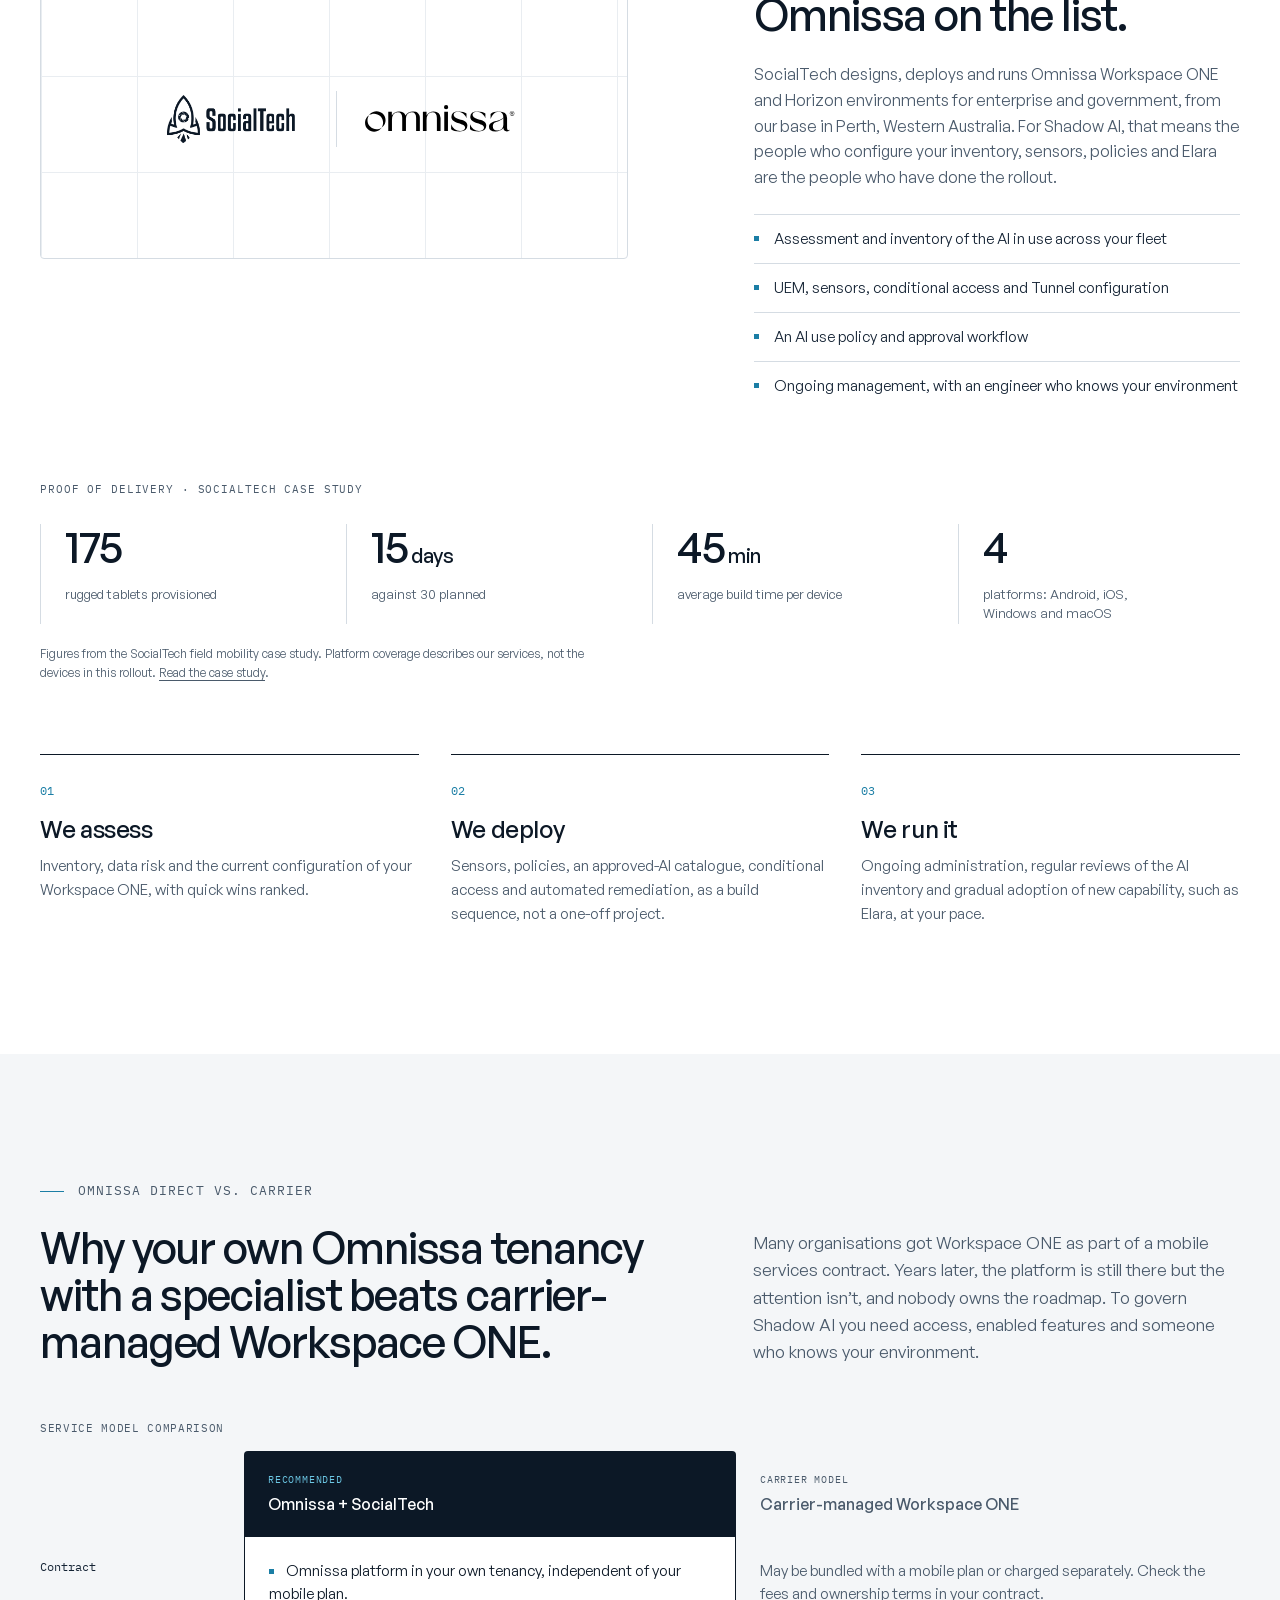
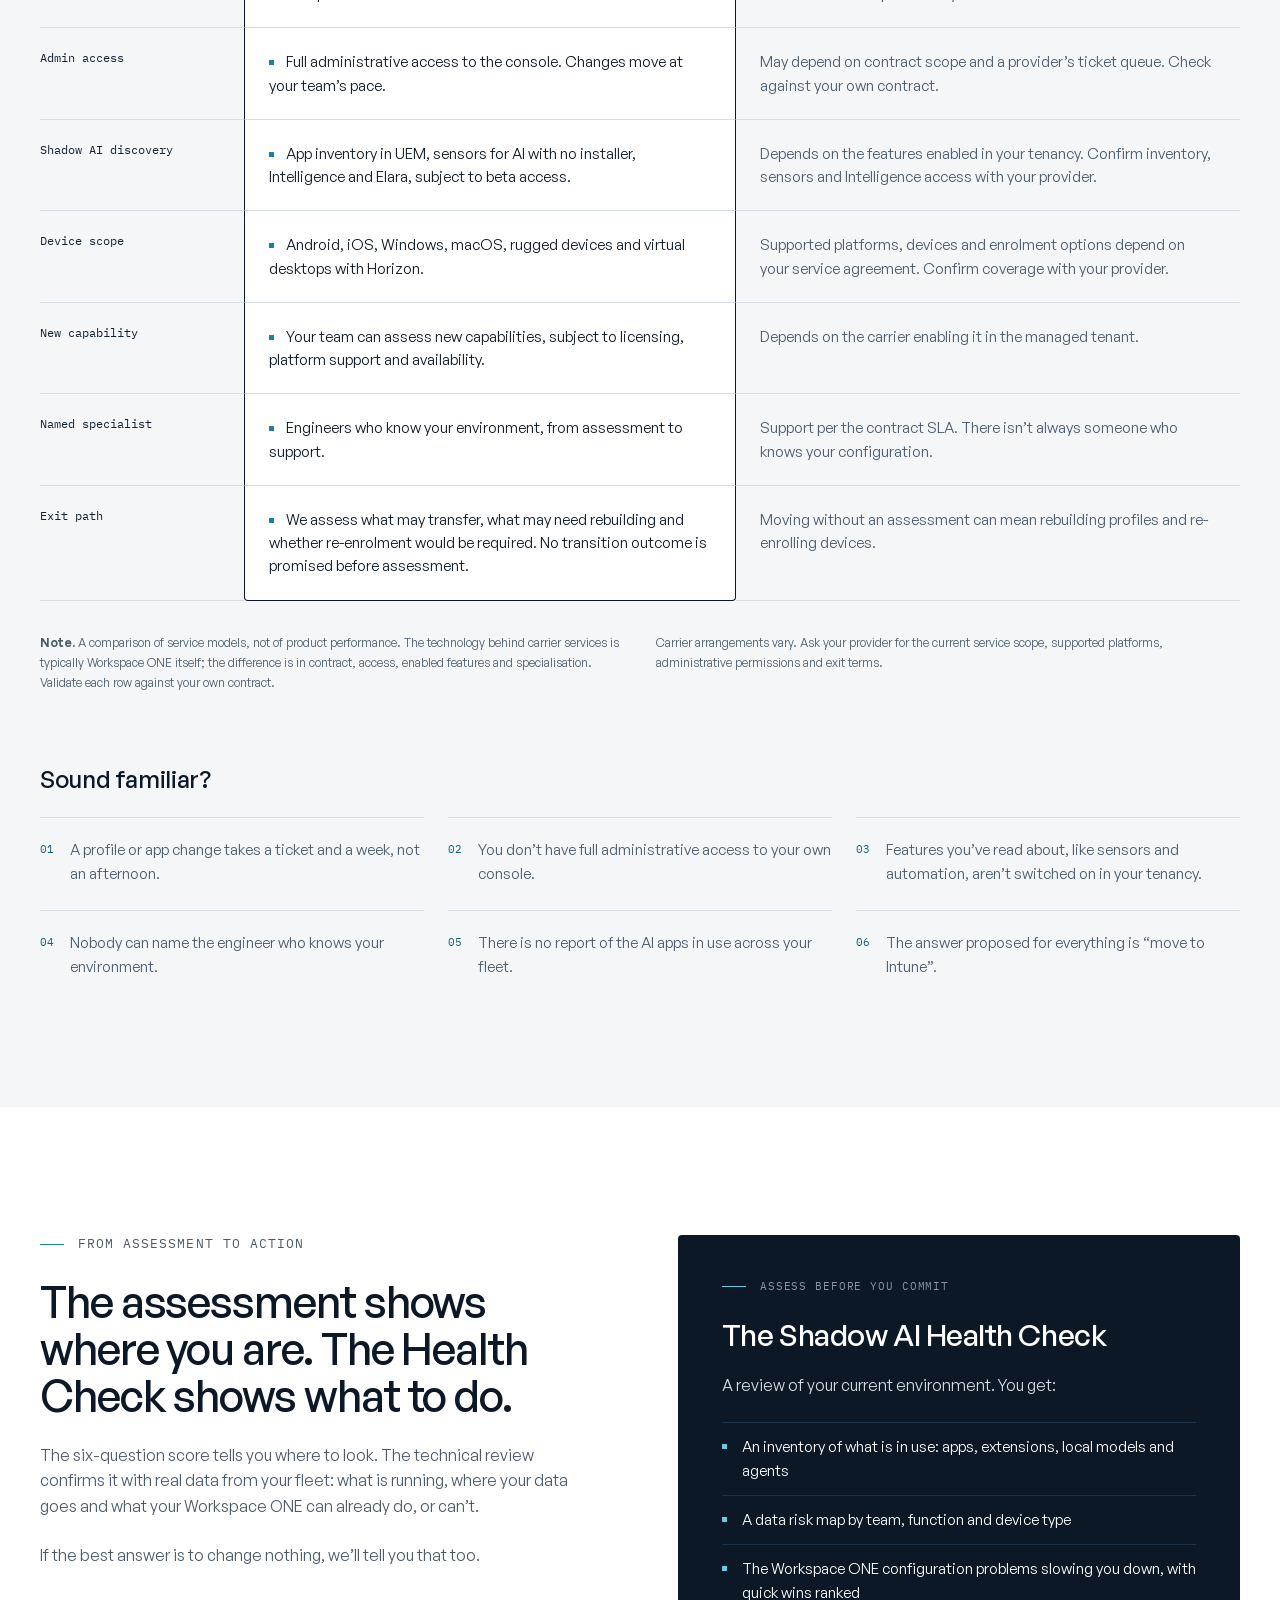
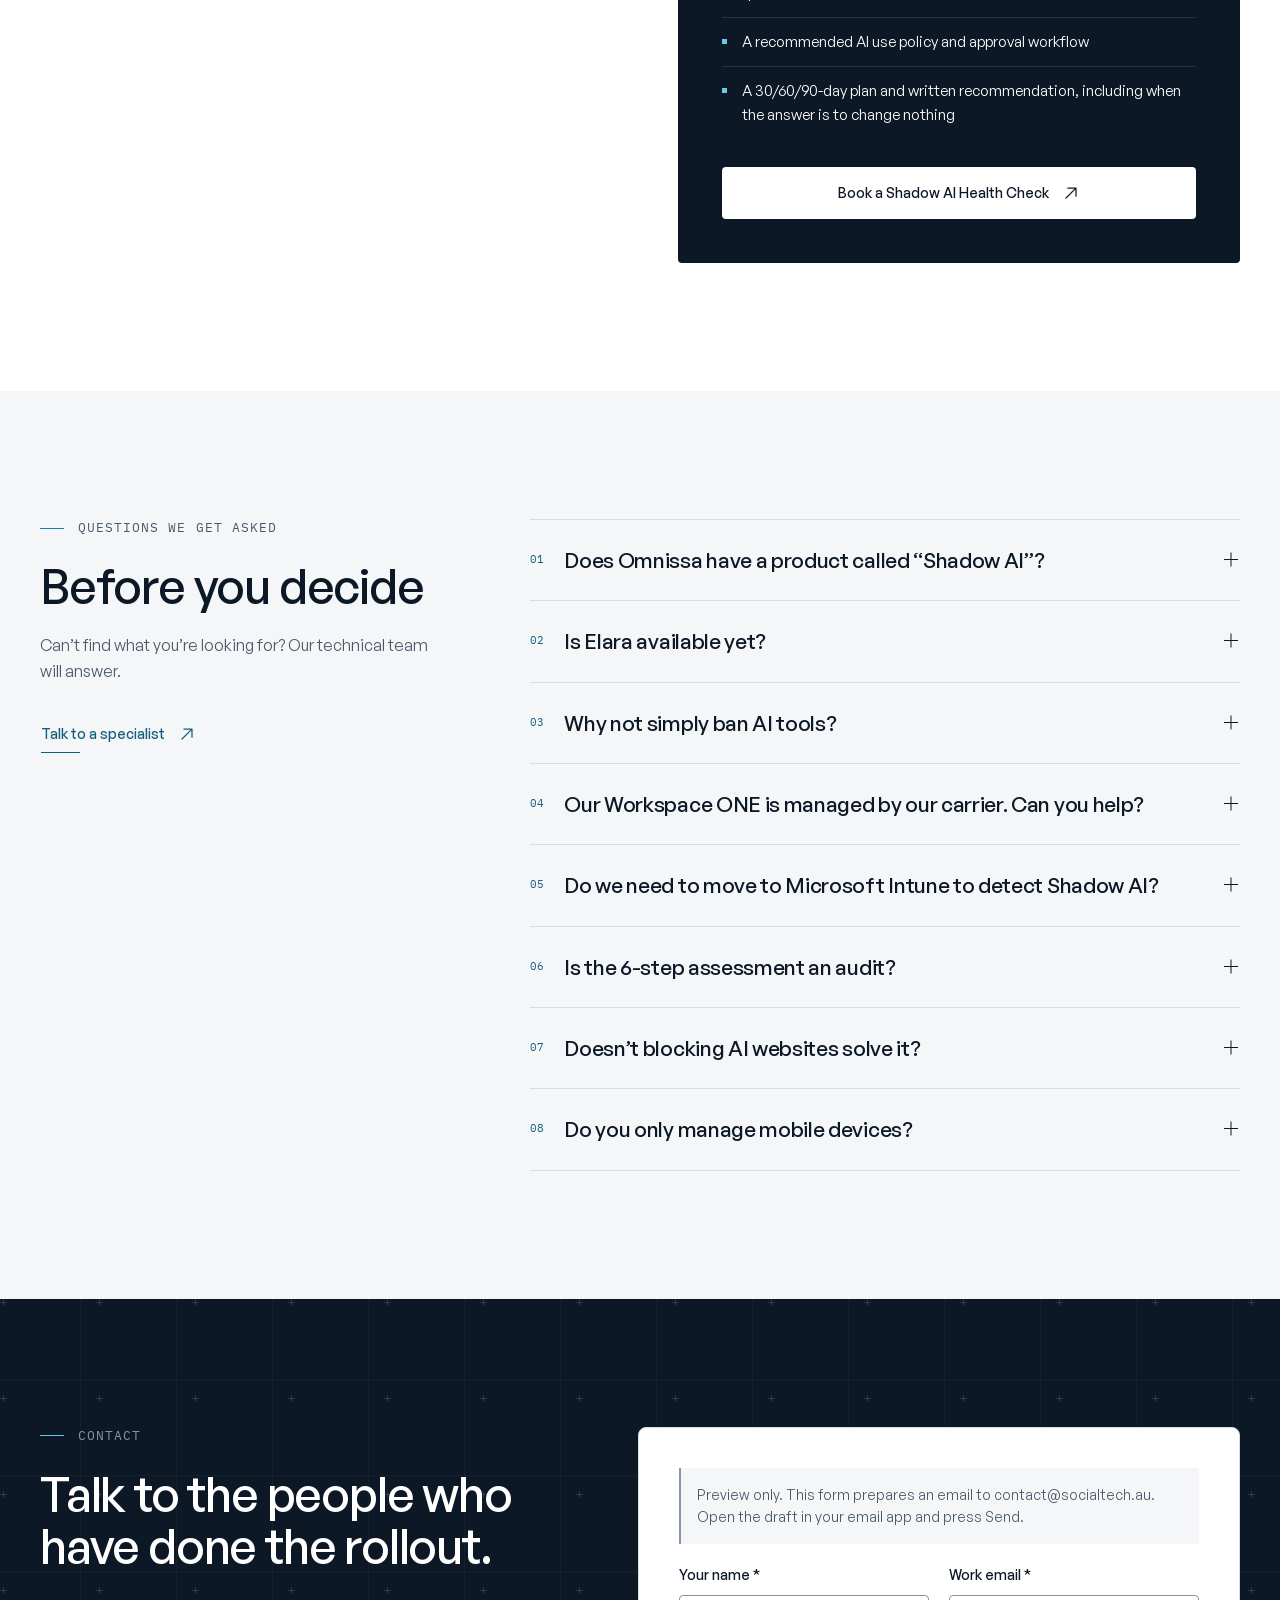
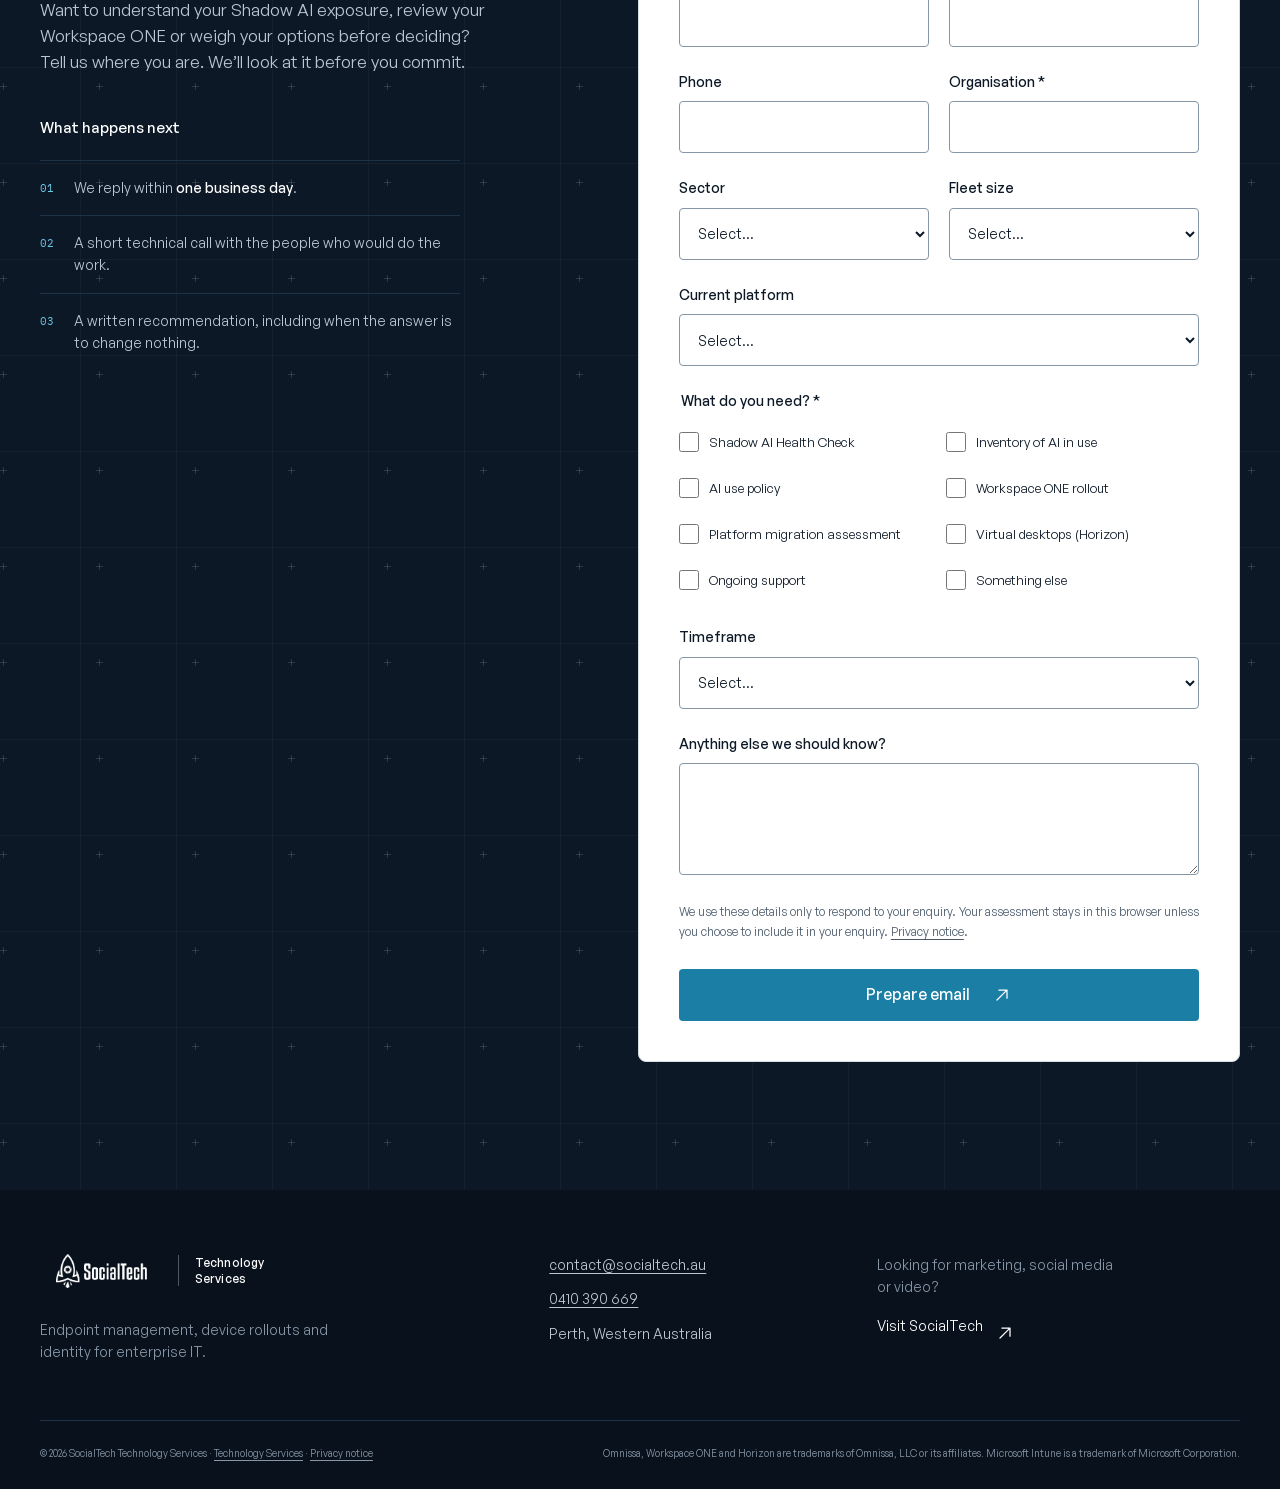
==== commit 6833081a: "Publish customer-ready pages, final privacy contacts and safe static preview" ====
--- a/shadow-ai/index.html
+++ b/shadow-ai/index.html
@@ -5,7 +5,7 @@
 <meta name="viewport" content="width=device-width, initial-scale=1, viewport-fit=cover">
 <title>Shadow AI: find out how exposed you are | SocialTech Technology Services</title>
 <meta name="description" content="Your people are already using AI without IT knowing. Learn what Shadow AI is, take the 6-step assessment, and see how Omnissa Workspace ONE and Elara, with SocialTech, bring visibility and control.">
-<meta name="robots" content="noindex,follow,max-image-preview:large">
+<meta name="robots" content="noindex,nofollow">
 <meta name="theme-color" content="#0C1826">
 <link rel="canonical" href="https://socialtech.au/shadow-ai/">
 <link rel="icon" type="image/png" href="assets/favicon.png">
@@ -466,7 +466,7 @@
   <symbol id="i-check" viewBox="0 0 256 256"><path d="M229.66,77.66l-128,128a8,8,0,0,1-11.32,0l-56-56a8,8,0,0,1,11.32-11.32L96,188.69,218.34,66.34a8,8,0,0,1,11.32,11.32Z"/></symbol>
 </svg>
 
-<aside class="draft-banner" aria-label="Draft status">Review notes. Shadow AI Health Check scope and Elara availability require confirmation. <a href="#" id="review-link">View review notes</a></aside>
+
 <a href="#main" class="skip-link">Skip to content</a>
 <div class="page-progress" aria-hidden="true"></div>
 
@@ -789,7 +789,7 @@
         <tr><th scope="row">Elara <span class="beta">Beta waitlist</span></th><td>Discovers the AI apps, models, agents and MCP tools in use. The AI Gateway sets which people, apps and agents can reach which models, under a single authority model.</td><td class="dim">R3 · R5</td></tr>
       </tbody>
     </table>
-    <span class="review-note" data-review="P30" hidden>P30: Elara was announced on 29 September 2026. Omnissa currently lists a beta waitlist. Confirm regional and commercial availability with Omnissa before promising timelines.</span>
+    
   </div>
 </section>
 
@@ -874,7 +874,7 @@
       </tbody>
     </table>
 
-    <span class="review-note" data-review="P25" hidden>P25: Carrier-neutral wording follows Felipe’s confirmation. Transition outcomes remain subject to assessment.</span>
+    
 
     <div class="compare-notes">
       <p><strong>Note.</strong> A comparison of service models, not of product performance. The technology behind carrier services is typically Workspace ONE itself; the difference is in contract, access, enabled features and specialisation. Validate each row against your own contract.</p>
@@ -918,7 +918,7 @@
           <li>A recommended AI use policy and approval workflow</li>
           <li>A 30/60/90-day plan and written recommendation, including when the answer is to change nothing</li>
         </ul>
-        <span class="review-note" data-review="P21" hidden>P21: Confirm fixed-price offer, currency and GST, delivery days, start conditions and scope limits. Price and deadline remain outside the normal page.</span>
+        
         <a class="button button--primary" href="#contact" data-cta="health-check"><span>Book a Shadow AI Health Check</span><span class="icon"><svg aria-hidden="true" focusable="false"><use href="#i-arrow-ur"/></svg></span></a>
       </article>
     </div>
@@ -973,7 +973,7 @@
       </div>
 
       <noscript><p>Please email <a href="mailto:contact@socialtech.au">contact@socialtech.au</a> to discuss your requirements. The assessment runs in your browser and needs JavaScript.</p></noscript>
-      <form id="contact-form" action="enquiry.php" method="post" hidden novalidate>
+      <form id="contact-form" hidden>
         <input type="hidden" name="submission_id" value="">
         <div class="form-setup-note" id="form-setup-note">Your enquiry is sent directly to our technical team.</div>
         <div class="result-chip" id="result-chip"><span class="mono">Result attached</span><span id="result-chip-text"></span></div>
@@ -1008,7 +1008,7 @@
           <div class="field field--full attach-field" id="attach-field" hidden><label><input type="checkbox" id="f-attach" checked> Attach my assessment result to this enquiry</label></div>
           <div class="honeypot" aria-hidden="true"><label>Company website <input name="company_website" tabindex="-1" autocomplete="off"></label></div>
         </div>
-        <p class="privacy-note">We use these details only to respond to your enquiry. Your assessment stays in this browser unless you choose to include it in your enquiry. <a href="/shadow-ai/privacy/">Privacy notice</a>.</p>
+        <p class="privacy-note">We use these details only to respond to your enquiry. Your assessment stays in this browser unless you choose to include it in your enquiry. <a href="/socialtech-tech-preview/shadow-ai/privacy/">Privacy notice</a>.</p>
         <div class="form-submit"><button class="button button--primary" type="submit"><span>Send enquiry</span><span class="icon"><svg aria-hidden="true" focusable="false"><use href="#i-arrow-ur"/></svg></span></button></div>
       </form>
     </div>
@@ -1034,7 +1034,7 @@
       </div>
     </div>
     <div class="footer-bottom">
-      <span>© 2026 SocialTech Creative Solutions · <a href="/tech/">Technology Services</a> · <a href="/shadow-ai/privacy/">Privacy notice</a></span>
+      <span>© 2026 SocialTech Technology Services · <a href="/socialtech-tech-preview/tech/">Technology Services</a> · <a href="/socialtech-tech-preview/shadow-ai/privacy/">Privacy notice</a></span>
       <span>Omnissa, Workspace ONE and Horizon are trademarks of Omnissa, LLC or its affiliates. Microsoft Intune is a trademark of Microsoft Corporation.</span>
     </div>
   </div>
@@ -1513,6 +1513,7 @@
   /* Enquiry delivery. The production endpoint keeps the recipient server-side. */
   var form = $('#contact-form');
   form.hidden = false;
+  form.noValidate = true;
   var submitButton = form.querySelector('button[type=submit]');
   var submitLabel = submitButton.querySelector('span');
   var sending = false, pendingSnapshot = '', pendingId = '';
